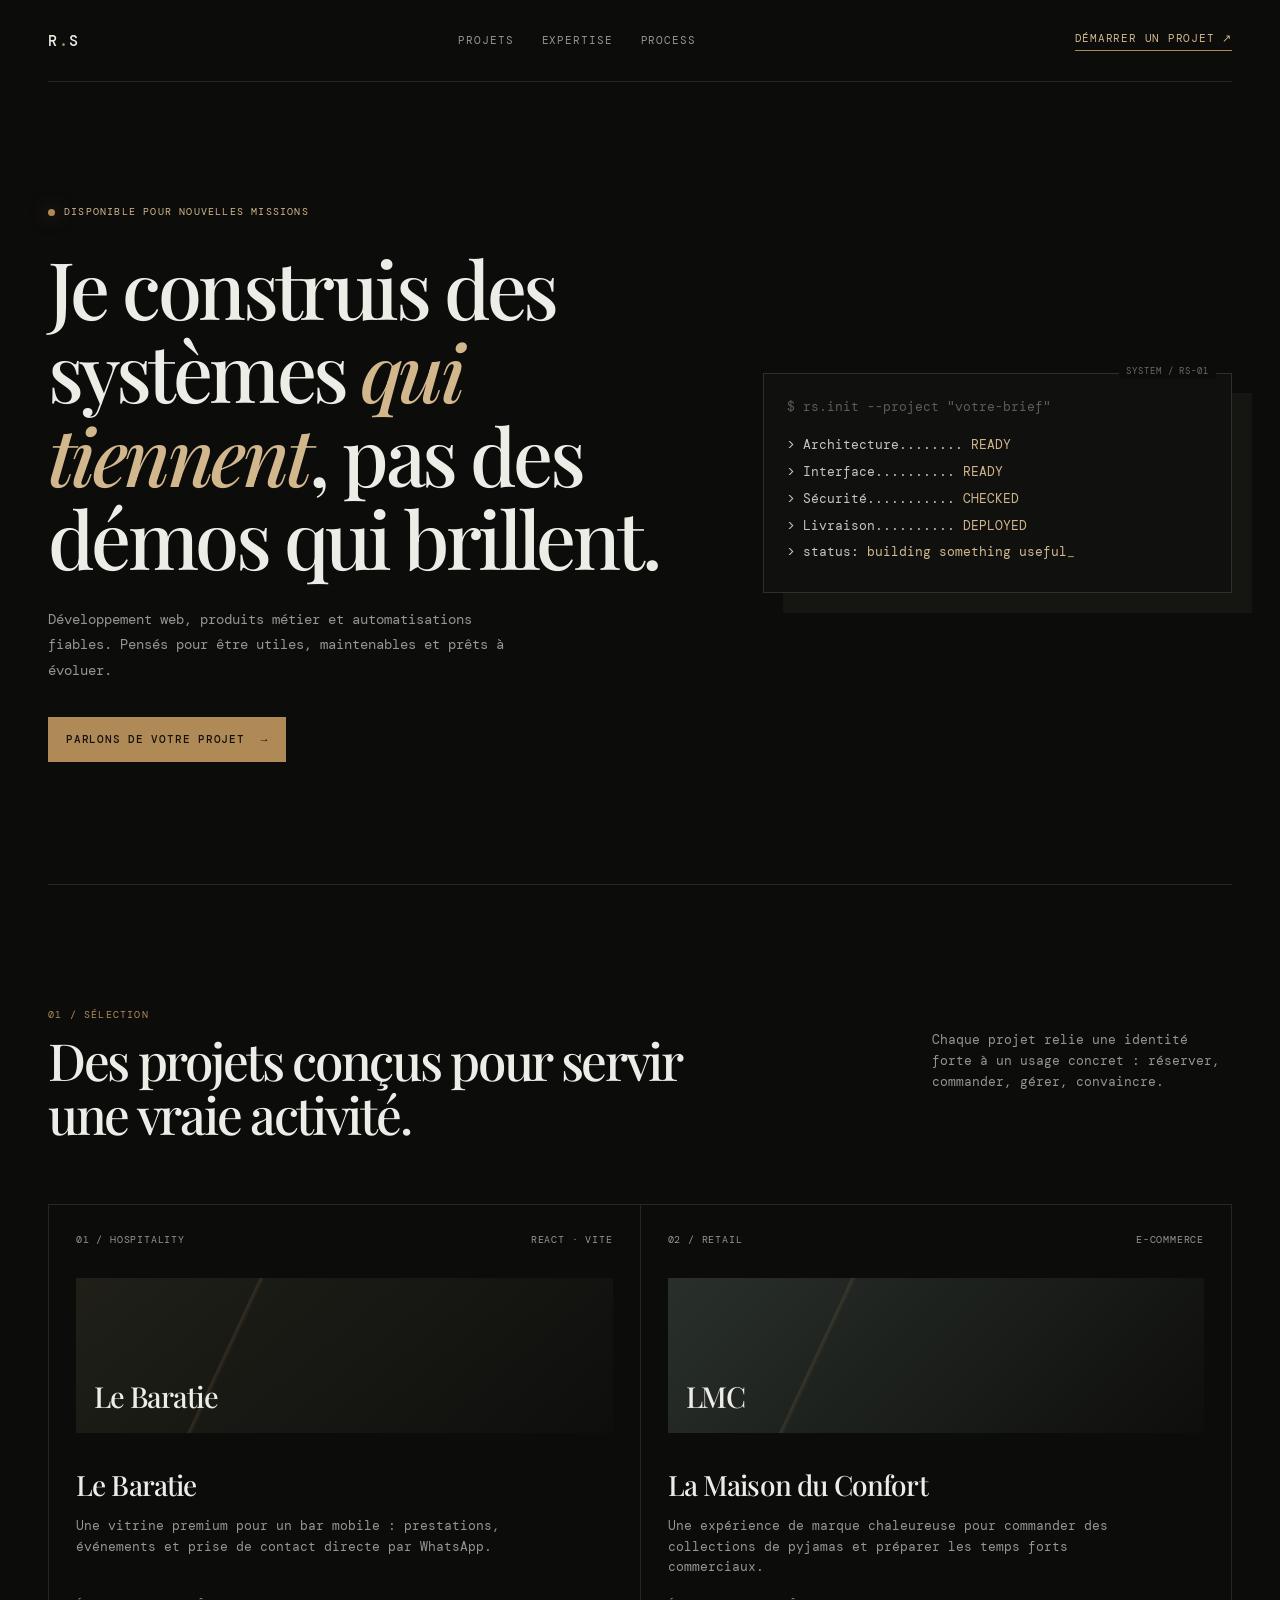
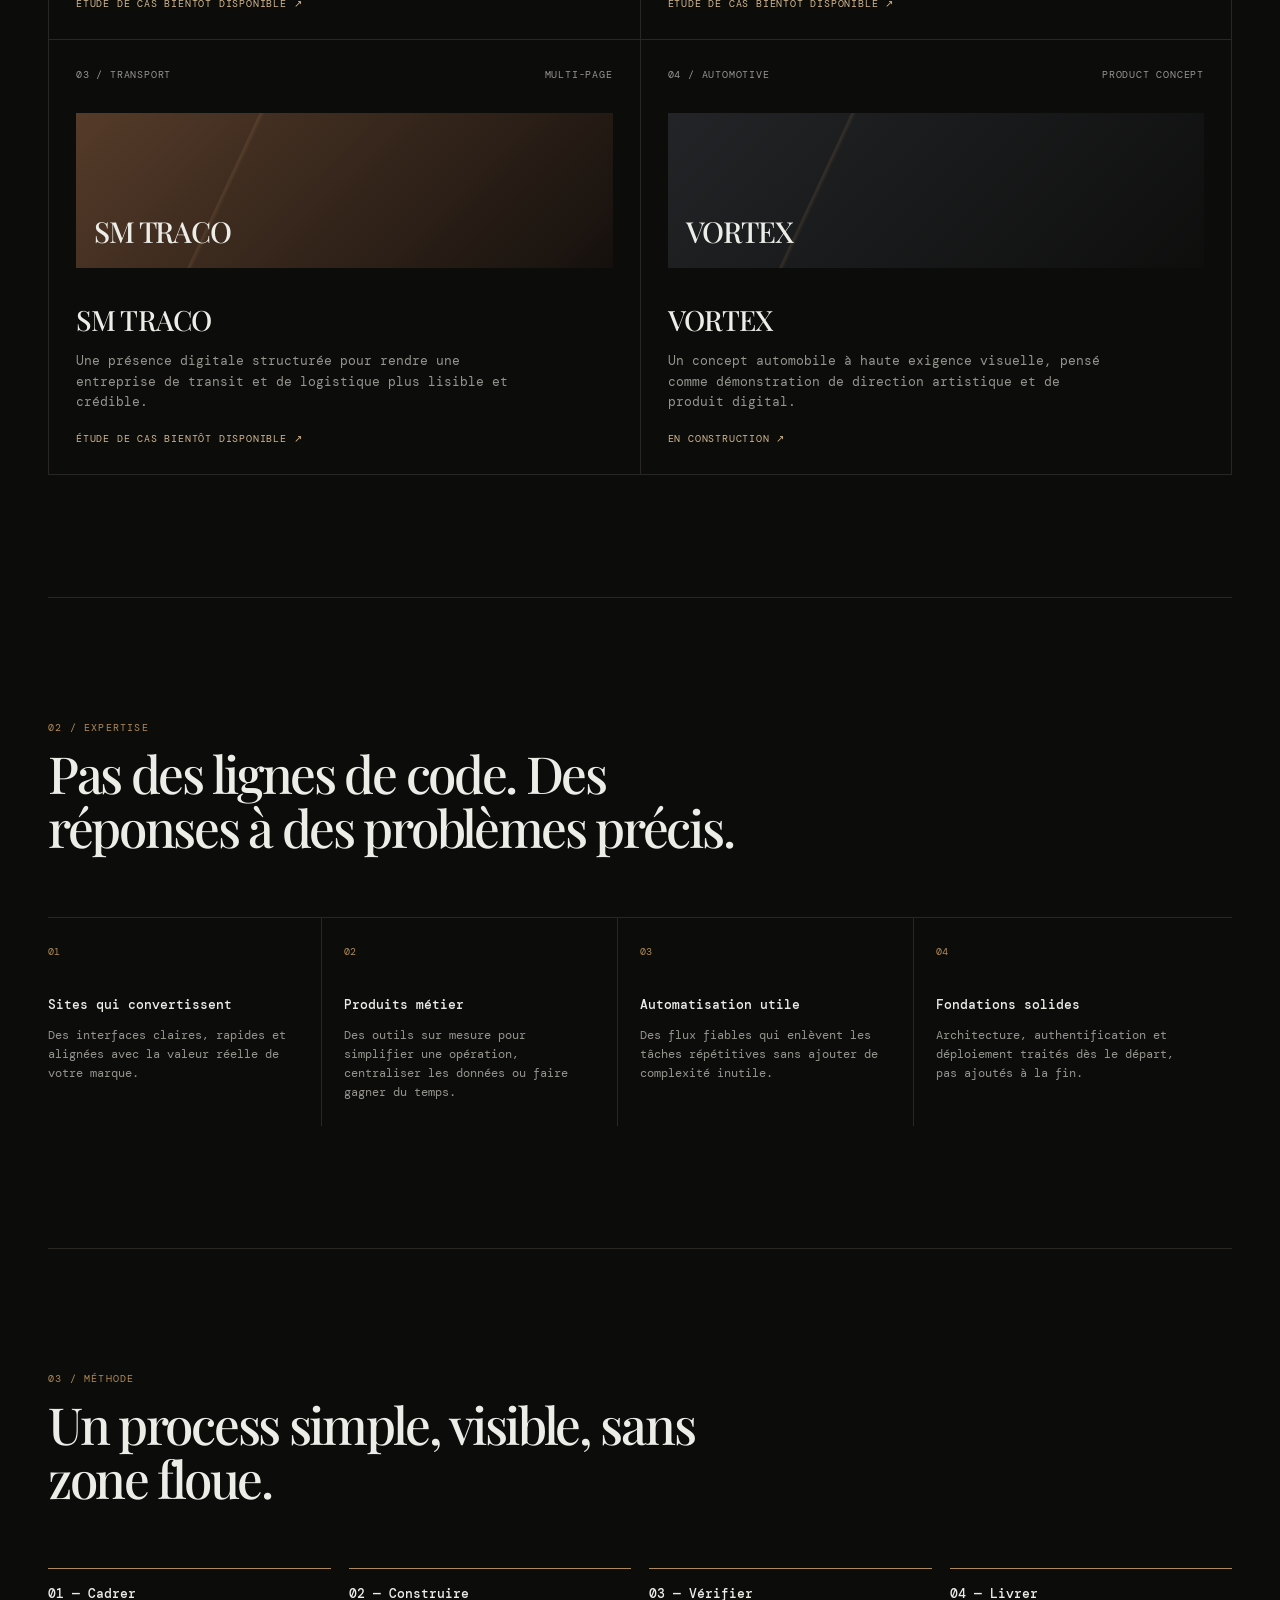
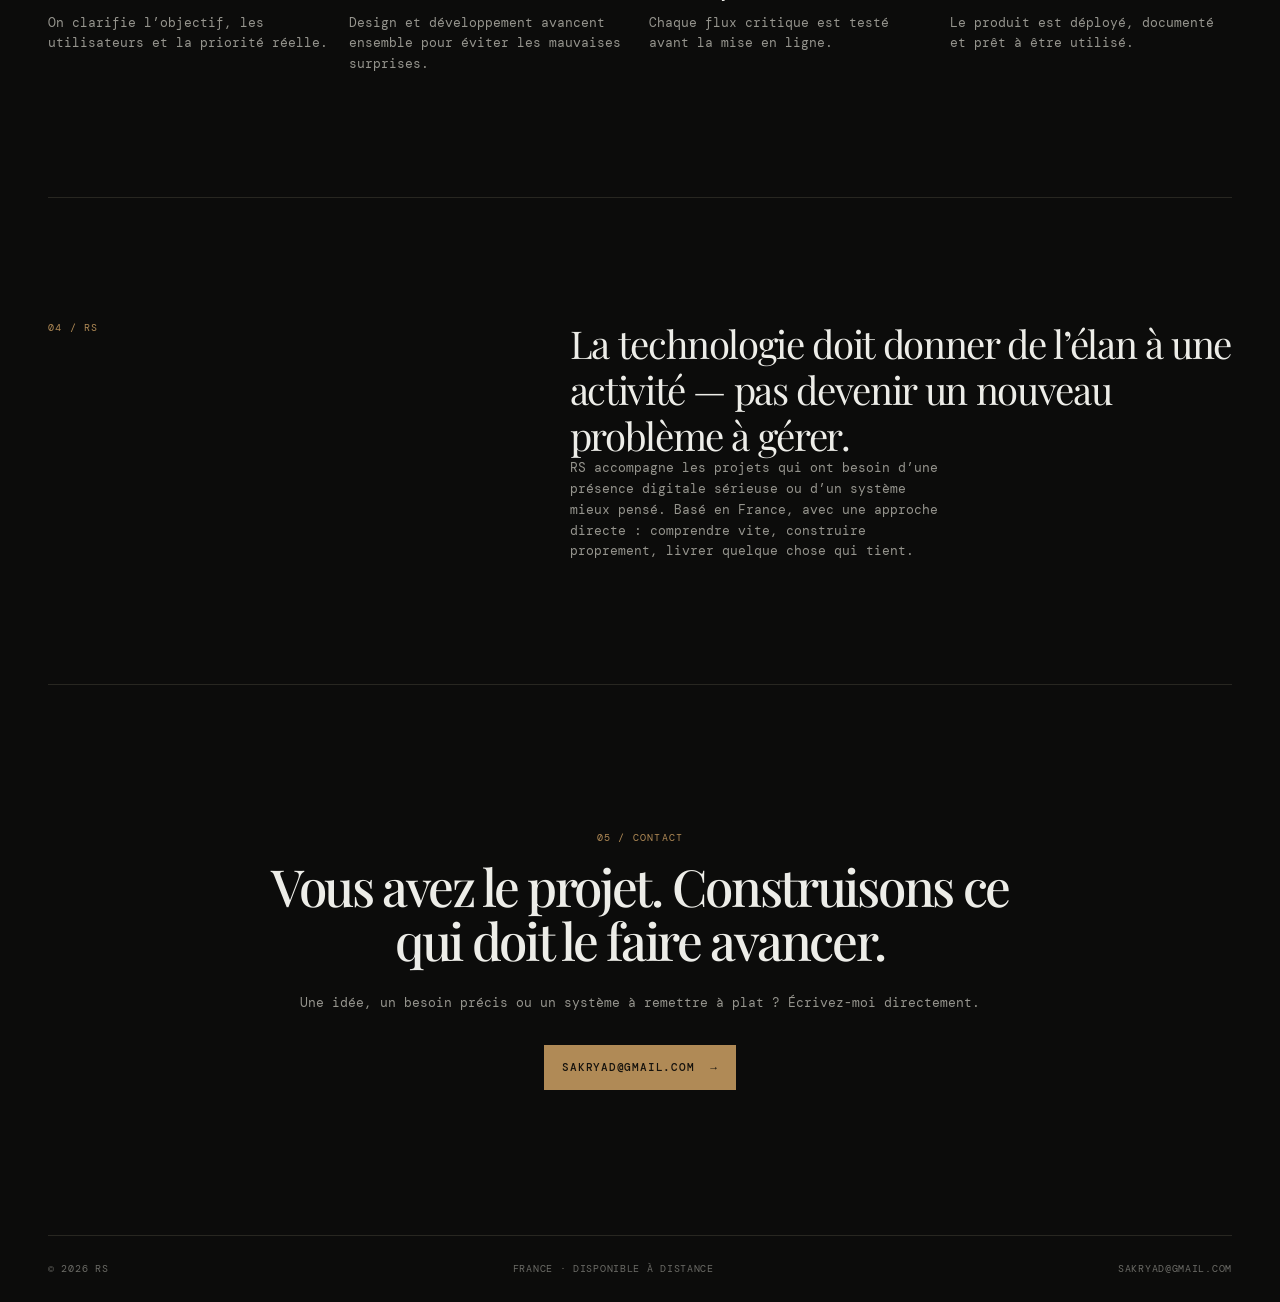
==== index.html @ 6ca7fba0 "feat: launch RS portfolio landing page" ====
<!doctype html>
<html lang="fr">
<head>
  <meta charset="UTF-8" />
  <meta name="viewport" content="width=device-width, initial-scale=1.0" />
  <meta name="description" content="RS — développement web, systèmes et automatisation." />
  <title>RS — Digital systems, built to hold</title>
  <link rel="preconnect" href="https://fonts.googleapis.com" />
  <link rel="preconnect" href="https://fonts.gstatic.com" crossorigin />
  <link href="https://fonts.googleapis.com/css2?family=DM+Mono:wght@400;500&family=Playfair+Display:ital,wght@0,500;0,600;1,500;1,600&display=swap" rel="stylesheet" />
  <style>
    :root { --bg:#0c0c0b; --surface:#121210; --line:#282721; --ink:#edede8; --muted:#96958e; --soft:#6b6b66; --accent:#b08a56; --accent-light:#d2b78d; }
    * { box-sizing:border-box; margin:0; }
    html { scroll-behavior:smooth; }
    body { background:var(--bg); color:var(--ink); font-family:"DM Mono",monospace; font-size:13px; line-height:1.6; }
    a { color:inherit; text-decoration:none; }
    .shell { max-width:1260px; margin:auto; padding:0 38px; }
    .nav { height:82px; display:flex; align-items:center; justify-content:space-between; border-bottom:1px solid var(--line); }
    .brand { letter-spacing:.1em; font-size:15px; font-weight:500; } .brand span { color:var(--accent); }
    .nav-links { display:flex; gap:28px; color:var(--muted); font-size:11px; text-transform:uppercase; letter-spacing:.08em; }
    .nav-links a:hover { color:var(--ink); }
    .small-cta { color:var(--accent-light); border-bottom:1px solid var(--accent); padding-bottom:2px; font-size:11px; text-transform:uppercase; letter-spacing:.07em; }
    .hero { min-height:650px; display:grid; grid-template-columns:1.15fr .85fr; align-items:center; gap:80px; border-bottom:1px solid var(--line); }
    .eyebrow { color:var(--accent-light); text-transform:uppercase; letter-spacing:.12em; font-size:10px; display:flex; gap:9px; align-items:center; margin-bottom:26px; }
    .dot { width:7px; height:7px; background:var(--accent); border-radius:50%; box-shadow:0 0 18px #b08a5688; }
    h1,h2 { font-family:"Playfair Display",serif; font-weight:500; letter-spacing:-.045em; line-height:1.05; }
    h1 { font-size:clamp(48px,6.2vw,86px); max-width:800px; }
    h1 em { color:var(--accent-light); }
    .lead { color:var(--muted); max-width:490px; margin:28px 0 34px; font-size:14px; line-height:1.8; }
    .button { display:inline-flex; align-items:center; gap:16px; padding:14px 18px; background:var(--accent); color:#15120d; font-size:11px; text-transform:uppercase; letter-spacing:.07em; font-weight:500; transition:.2s; }
    .button:hover { background:var(--accent-light); transform:translateY(-2px); }
    .terminal { background:#10100f; border:1px solid #302f29; padding:23px; position:relative; box-shadow:20px 20px 0 #151512; }
    .terminal:before { content:"SYSTEM / RS-01"; position:absolute; top:-10px; right:15px; color:var(--soft); background:var(--bg); padding:0 7px; font-size:9px; letter-spacing:.1em; }
    .terminal-head { color:#5d5c55; margin-bottom:17px; } .terminal p { margin:6px 0; color:#c7c6be; } .terminal .ok { color:var(--accent-light); } .cursor { animation:blink 1s steps(2) infinite; color:var(--accent); } @keyframes blink { 50%{opacity:0} }
    section { padding:122px 0; border-bottom:1px solid var(--line); }
    .section-top { display:flex; justify-content:space-between; gap:30px; margin-bottom:62px; }
    .kicker { color:var(--accent); text-transform:uppercase; letter-spacing:.12em; font-size:10px; }
    h2 { font-size:clamp(38px,4vw,58px); max-width:700px; margin-top:11px; }
    .section-note { color:var(--muted); max-width:300px; margin-top:23px; }
    .projects { display:grid; grid-template-columns:repeat(2,1fr); border-top:1px solid var(--line); border-left:1px solid var(--line); }
    .project { min-height:420px; padding:27px; border-right:1px solid var(--line); border-bottom:1px solid var(--line); display:flex; flex-direction:column; justify-content:space-between; transition:background .25s; }
    .project:hover { background:#11110f; }
    .project-meta { display:flex; justify-content:space-between; font-size:10px; color:var(--muted); text-transform:uppercase; letter-spacing:.08em; }
    .visual { height:155px; margin:30px 0; position:relative; overflow:hidden; background:linear-gradient(140deg,#202019,#0e0e0d); }
    .visual:after { content:""; position:absolute; inset:0; background:linear-gradient(115deg,transparent 30%,#b08a562b 30.3%,transparent 31%); }
    .visual b { position:absolute; left:18px; bottom:14px; z-index:1; font-family:"Playfair Display",serif; font-size:29px; font-weight:500; letter-spacing:-.04em; }
    .visual.v2 { background:linear-gradient(135deg,#29302b,#0e0e0d); } .visual.v3 { background:linear-gradient(135deg,#553b29,#15100d); } .visual.v4 { background:linear-gradient(135deg,#222427,#0e0e0d); }
    .project h3 { font-family:"Playfair Display",serif; font-size:28px; font-weight:500; letter-spacing:-.03em; } .project p { color:var(--muted); max-width:440px; margin:8px 0 18px; }
    .link { font-size:10px; color:var(--accent-light); letter-spacing:.08em; text-transform:uppercase; }
    .capabilities { display:grid; grid-template-columns:repeat(4,1fr); border-top:1px solid var(--line); }
    .cap { padding:26px 22px 24px 0; margin-right:22px; border-right:1px solid var(--line); } .cap:last-child { border:0; }
    .cap-num { color:var(--accent); font-size:10px; } .cap h3 { font-size:13px; font-weight:500; margin:35px 0 10px; } .cap p { color:var(--muted); font-size:12px; }
    .process { display:grid; grid-template-columns:repeat(4,1fr); gap:18px; margin-top:25px; } .step { padding-top:15px; border-top:1px solid var(--accent); color:var(--muted); } .step b { display:block; color:var(--ink); margin-bottom:8px; font-weight:500; }
    .about { display:grid; grid-template-columns:.8fr 1.2fr; gap:80px; } .about p { font-family:"Playfair Display",serif; font-size:clamp(26px,3vw,42px); line-height:1.2; letter-spacing:-.035em; }
    .about aside { color:var(--muted); align-self:end; max-width:370px; }
    .contact { text-align:center; padding:145px 20px; } .contact h2 { margin:14px auto 25px; max-width:800px; } .contact p { color:var(--muted); margin-bottom:31px; }
    footer { display:flex; justify-content:space-between; padding:25px 0; color:var(--soft); font-size:10px; text-transform:uppercase; letter-spacing:.07em; }
    @media (max-width:760px) { .shell { padding:0 20px; } .nav-links { display:none; } .hero,.about { grid-template-columns:1fr; gap:45px; padding:85px 0; min-height:auto; } section { padding:78px 0; } .section-top { display:block; margin-bottom:40px; } .projects,.capabilities,.process { grid-template-columns:1fr; } .project { min-height:360px; } .cap { border-right:0; border-bottom:1px solid var(--line); margin:0; padding:25px 0; } footer { gap:12px; flex-wrap:wrap; } }
  </style>
</head>
<body>
  <div class="shell">
    <nav class="nav"><a class="brand" href="#top">R<span>.</span>S</a><div class="nav-links"><a href="#work">Projets</a><a href="#services">Expertise</a><a href="#process">Process</a></div><a class="small-cta" href="mailto:sakryad@gmail.com">Démarrer un projet ↗</a></nav>
    <main id="top">
      <section class="hero">
        <div><div class="eyebrow"><i class="dot"></i> Disponible pour nouvelles missions</div><h1>Je construis des systèmes <em>qui tiennent</em>, pas des démos qui brillent.</h1><p class="lead">Développement web, produits métier et automatisations fiables. Pensés pour être utiles, maintenables et prêts à évoluer.</p><a class="button" href="mailto:sakryad@gmail.com">Parlons de votre projet <span>→</span></a></div>
        <div class="terminal"><div class="terminal-head">$ rs.init --project "votre-brief"</div><p>&gt; Architecture........ <span class="ok">READY</span></p><p>&gt; Interface.......... <span class="ok">READY</span></p><p>&gt; Sécurité........... <span class="ok">CHECKED</span></p><p>&gt; Livraison.......... <span class="ok">DEPLOYED</span></p><p>&gt; status: <span class="ok">building something useful</span><span class="cursor">_</span></p></div>
      </section>
      <section id="work"><div class="section-top"><div><div class="kicker">01 / Sélection</div><h2>Des projets conçus pour servir une vraie activité.</h2></div><p class="section-note">Chaque projet relie une identité forte à un usage concret : réserver, commander, gérer, convaincre.</p></div>
        <div class="projects">
          <article class="project"><div><div class="project-meta"><span>01 / Hospitality</span><span>React · Vite</span></div><div class="visual"><b>Le Baratie</b></div><h3>Le Baratie</h3><p>Une vitrine premium pour un bar mobile : prestations, événements et prise de contact directe par WhatsApp.</p></div><span class="link">Étude de cas bientôt disponible ↗</span></article>
          <article class="project"><div><div class="project-meta"><span>02 / Retail</span><span>E-commerce</span></div><div class="visual v2"><b>LMC</b></div><h3>La Maison du Confort</h3><p>Une expérience de marque chaleureuse pour commander des collections de pyjamas et préparer les temps forts commerciaux.</p></div><span class="link">Étude de cas bientôt disponible ↗</span></article>
          <article class="project"><div><div class="project-meta"><span>03 / Transport</span><span>Multi-page</span></div><div class="visual v3"><b>SM TRACO</b></div><h3>SM TRACO</h3><p>Une présence digitale structurée pour rendre une entreprise de transit et de logistique plus lisible et crédible.</p></div><span class="link">Étude de cas bientôt disponible ↗</span></article>
          <article class="project"><div><div class="project-meta"><span>04 / Automotive</span><span>Product concept</span></div><div class="visual v4"><b>VORTEX</b></div><h3>VORTEX</h3><p>Un concept automobile à haute exigence visuelle, pensé comme démonstration de direction artistique et de produit digital.</p></div><span class="link">En construction ↗</span></article>
        </div>
      </section>
      <section id="services"><div class="section-top"><div><div class="kicker">02 / Expertise</div><h2>Pas des lignes de code. Des réponses à des problèmes précis.</h2></div></div><div class="capabilities"><div class="cap"><div class="cap-num">01</div><h3>Sites qui convertissent</h3><p>Des interfaces claires, rapides et alignées avec la valeur réelle de votre marque.</p></div><div class="cap"><div class="cap-num">02</div><h3>Produits métier</h3><p>Des outils sur mesure pour simplifier une opération, centraliser les données ou faire gagner du temps.</p></div><div class="cap"><div class="cap-num">03</div><h3>Automatisation utile</h3><p>Des flux fiables qui enlèvent les tâches répétitives sans ajouter de complexité inutile.</p></div><div class="cap"><div class="cap-num">04</div><h3>Fondations solides</h3><p>Architecture, authentification et déploiement traités dès le départ, pas ajoutés à la fin.</p></div></div></section>
      <section id="process"><div class="section-top"><div><div class="kicker">03 / Méthode</div><h2>Un process simple, visible, sans zone floue.</h2></div></div><div class="process"><div class="step"><b>01 — Cadrer</b>On clarifie l’objectif, les utilisateurs et la priorité réelle.</div><div class="step"><b>02 — Construire</b>Design et développement avancent ensemble pour éviter les mauvaises surprises.</div><div class="step"><b>03 — Vérifier</b>Chaque flux critique est testé avant la mise en ligne.</div><div class="step"><b>04 — Livrer</b>Le produit est déployé, documenté et prêt à être utilisé.</div></div></section>
      <section class="about"><div><div class="kicker">04 / RS</div></div><div><p>La technologie doit donner de l’élan à une activité — pas devenir un nouveau problème à gérer.</p><aside>RS accompagne les projets qui ont besoin d’une présence digitale sérieuse ou d’un système mieux pensé. Basé en France, avec une approche directe : comprendre vite, construire proprement, livrer quelque chose qui tient.</aside></div></section>
      <section class="contact" id="contact"><div class="kicker">05 / Contact</div><h2>Vous avez le projet. Construisons ce qui doit le faire avancer.</h2><p>Une idée, un besoin précis ou un système à remettre à plat ? Écrivez-moi directement.</p><a class="button" href="mailto:sakryad@gmail.com?subject=Projet%20RS">sakryad@gmail.com <span>→</span></a></section>
    </main>
    <footer><span>© 2026 RS</span><span>France · Disponible à distance</span><a href="mailto:sakryad@gmail.com">sakryad@gmail.com</a></footer>
  </div>
</body>
</html>
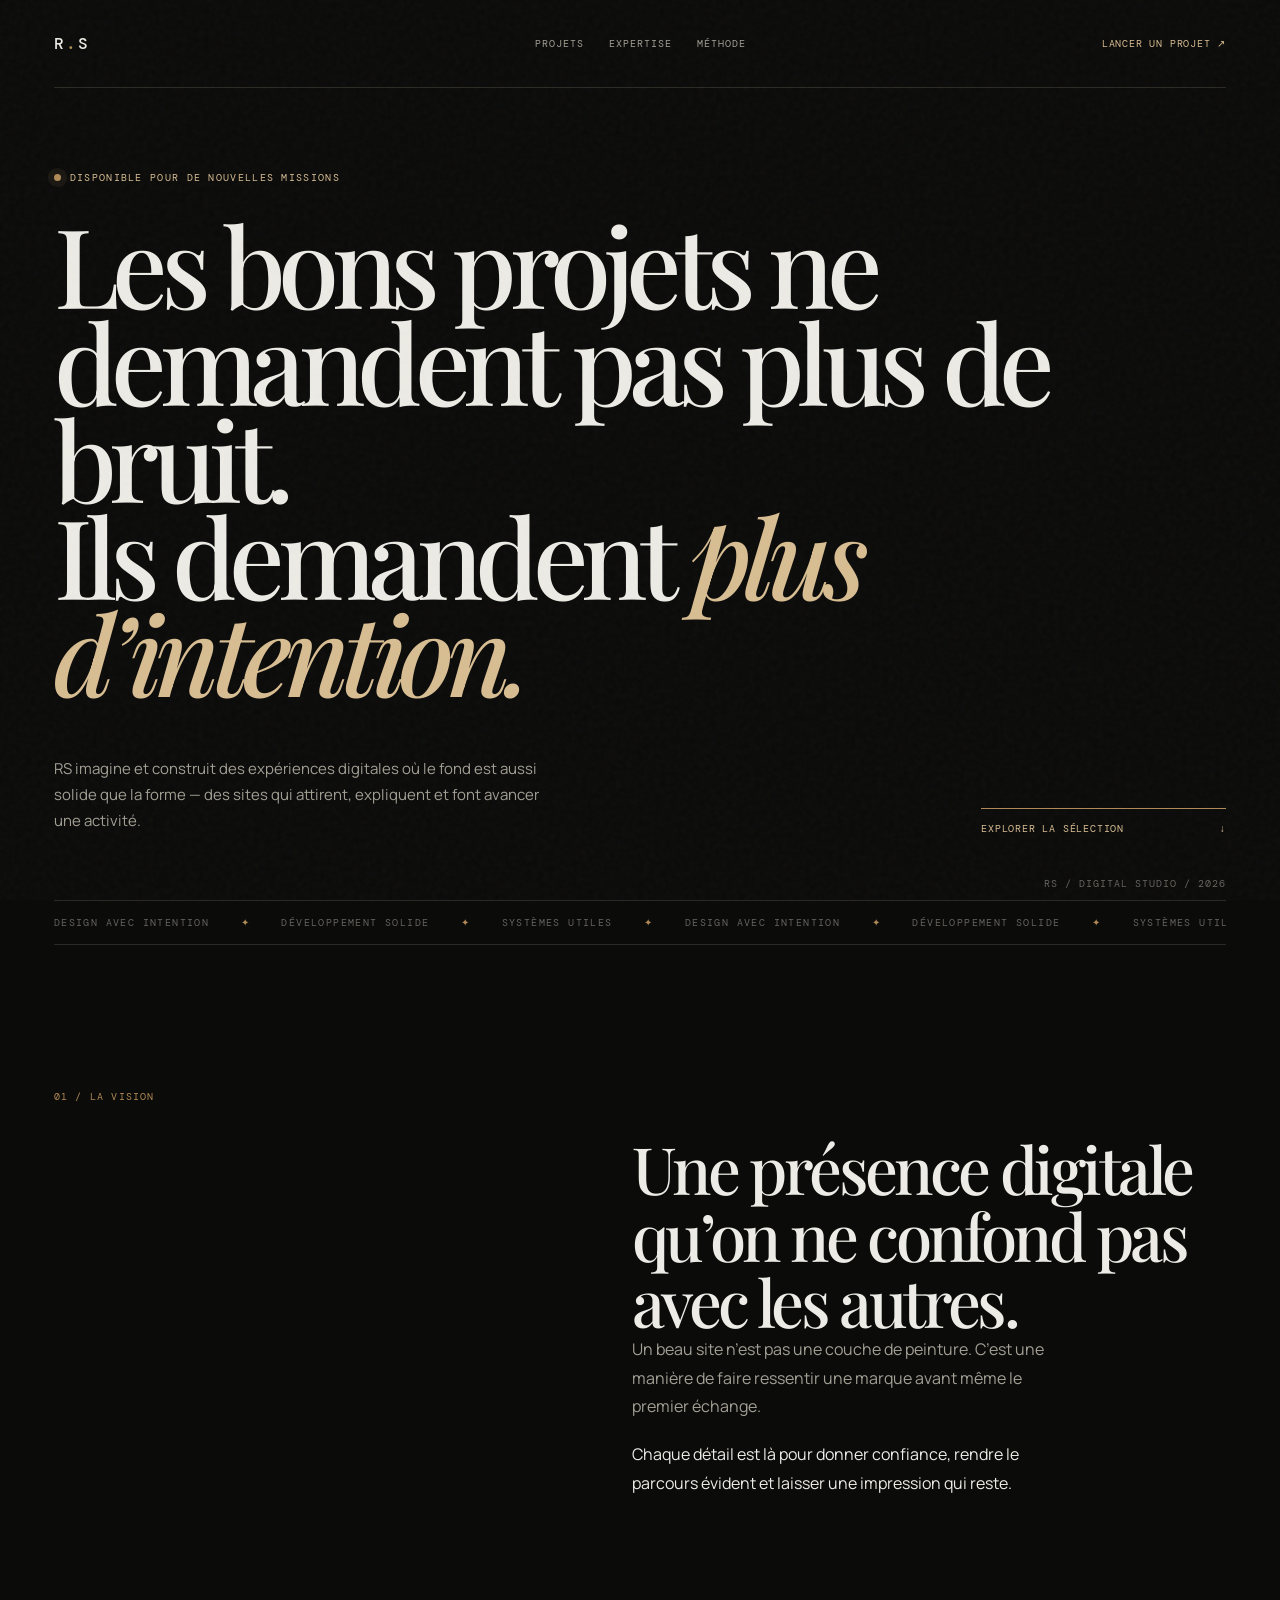
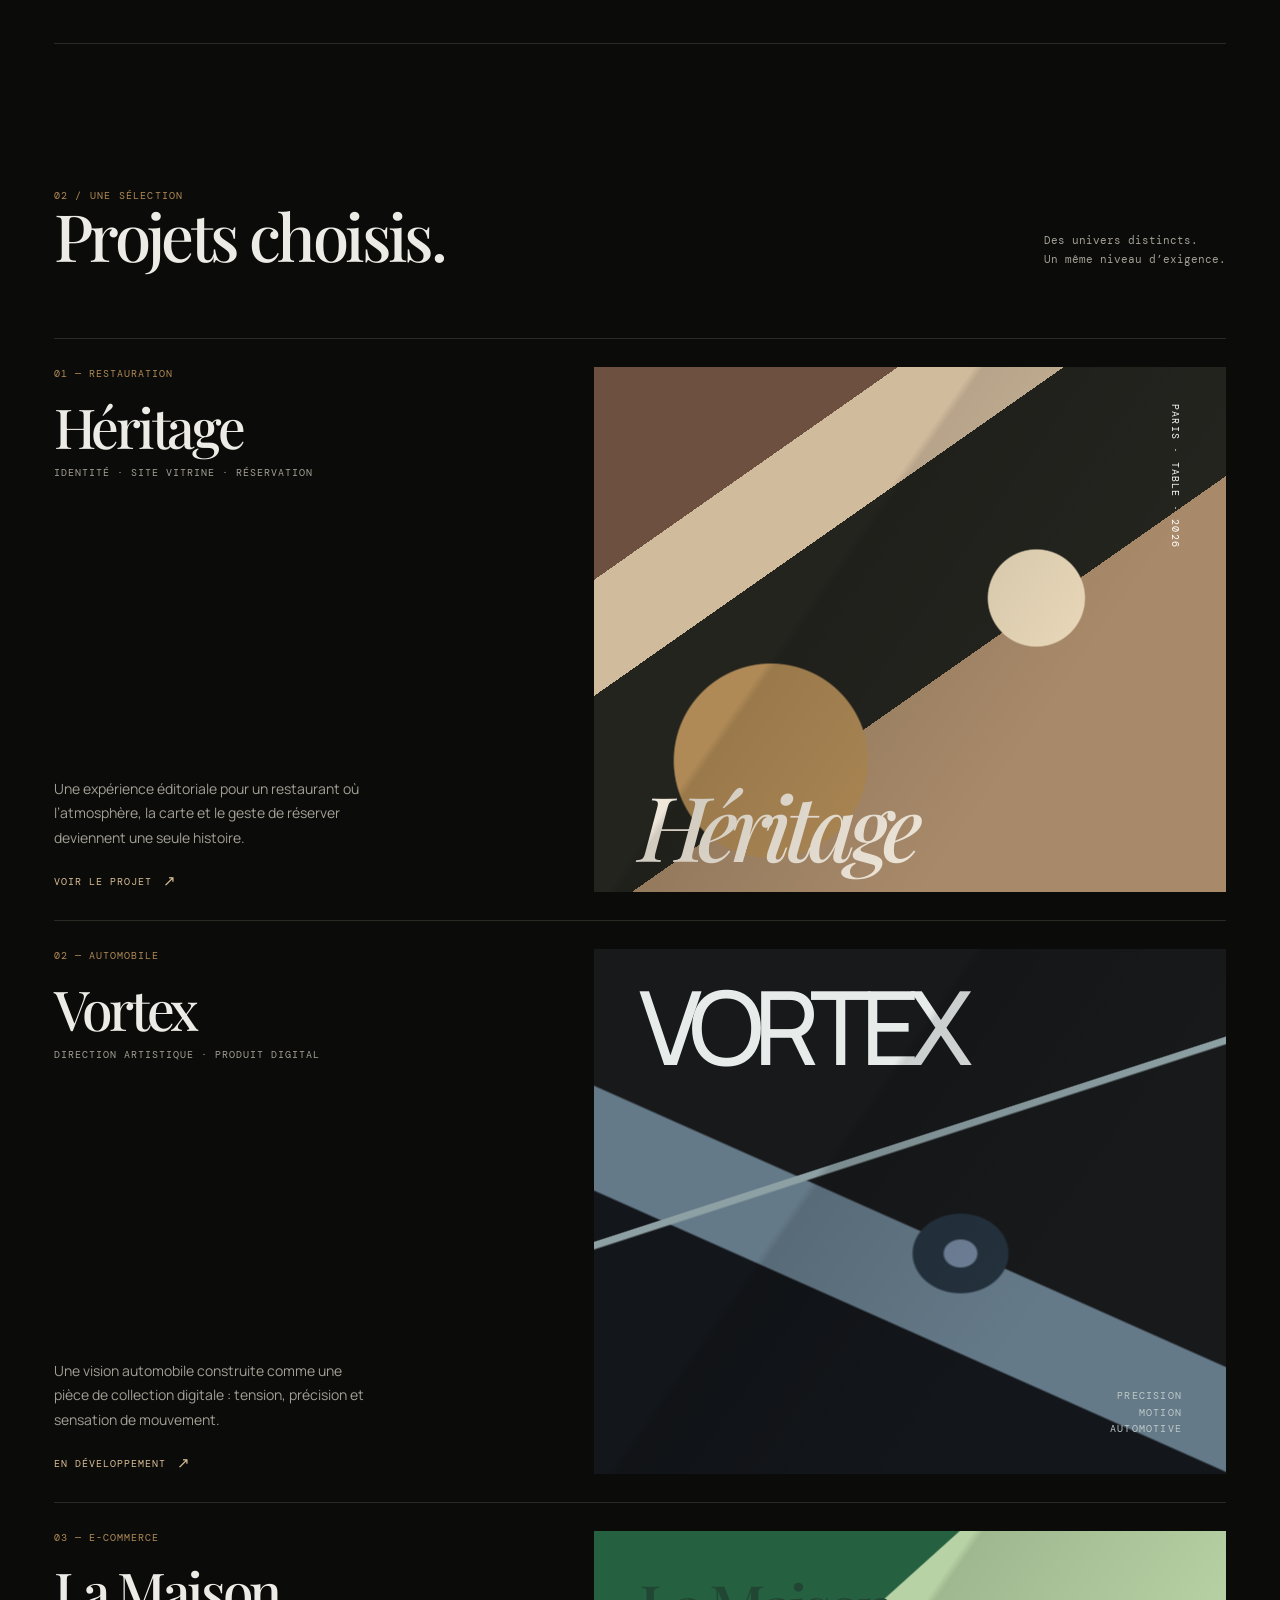
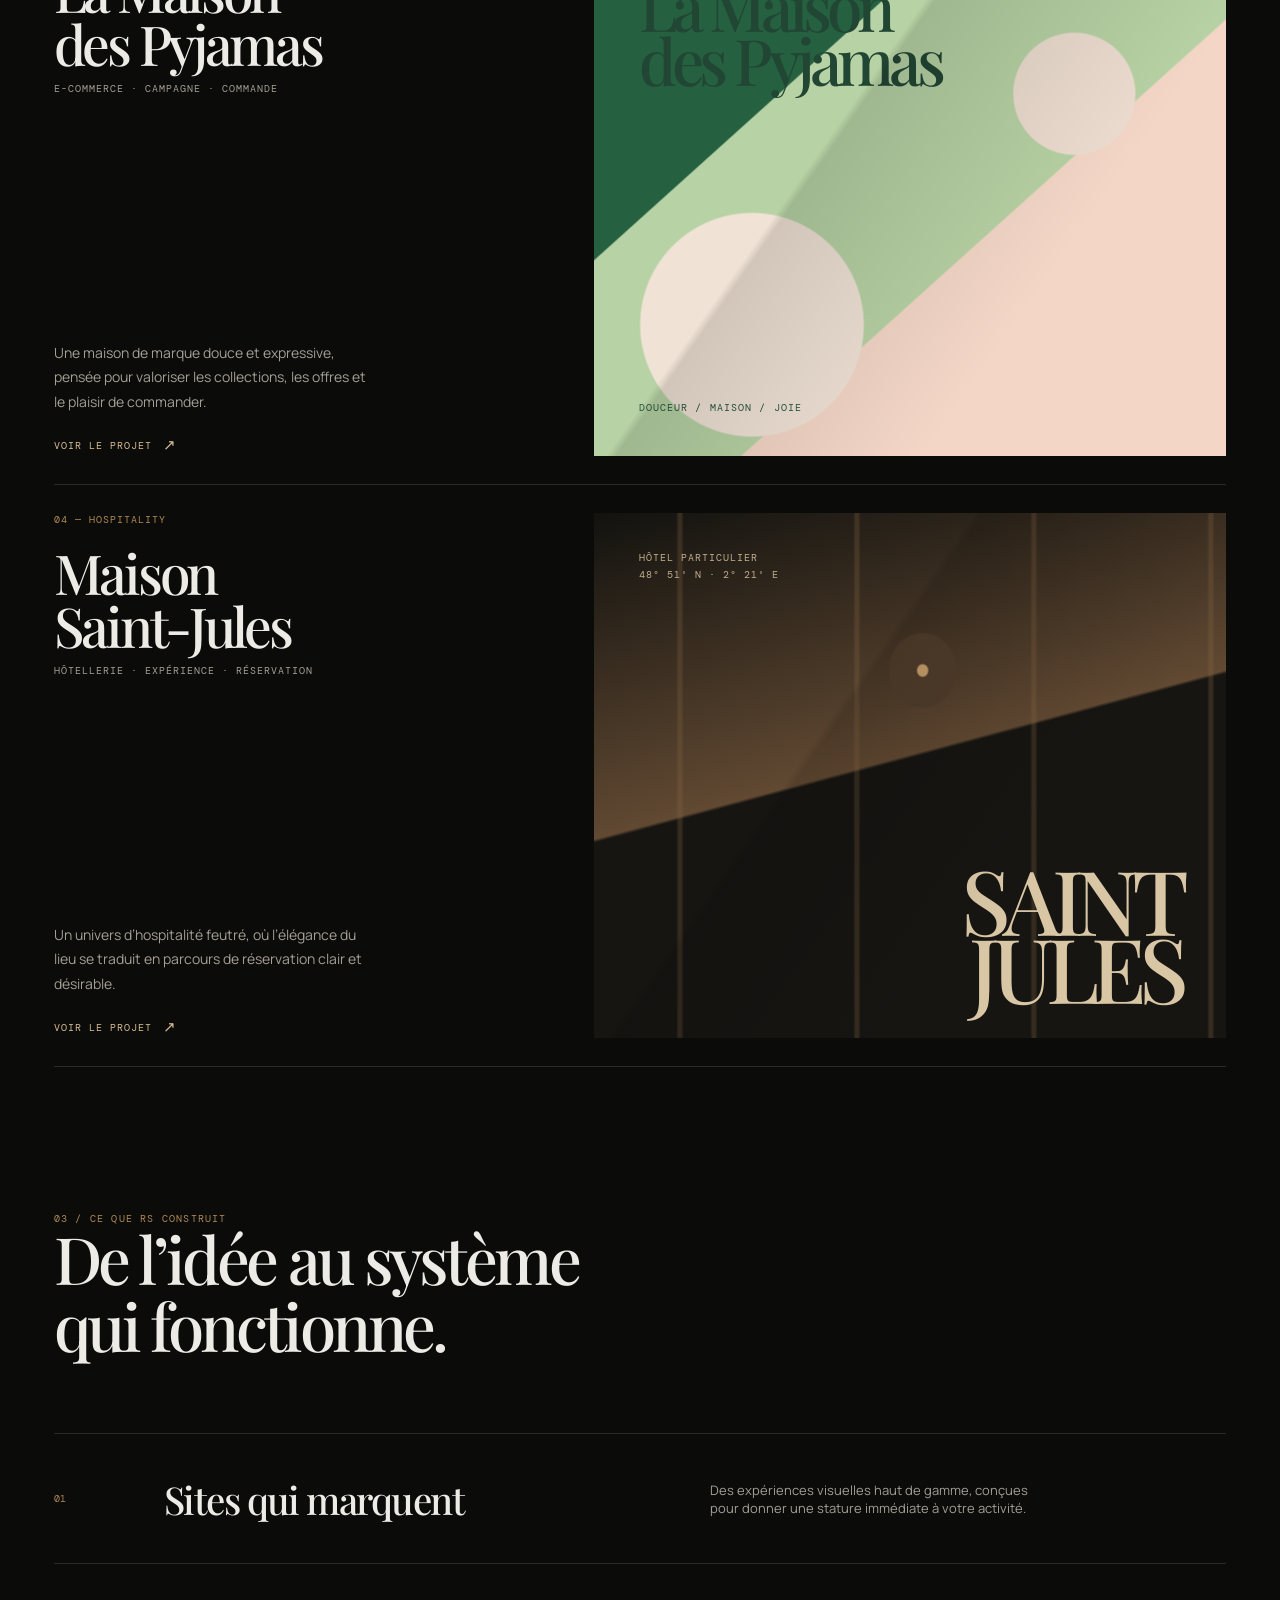
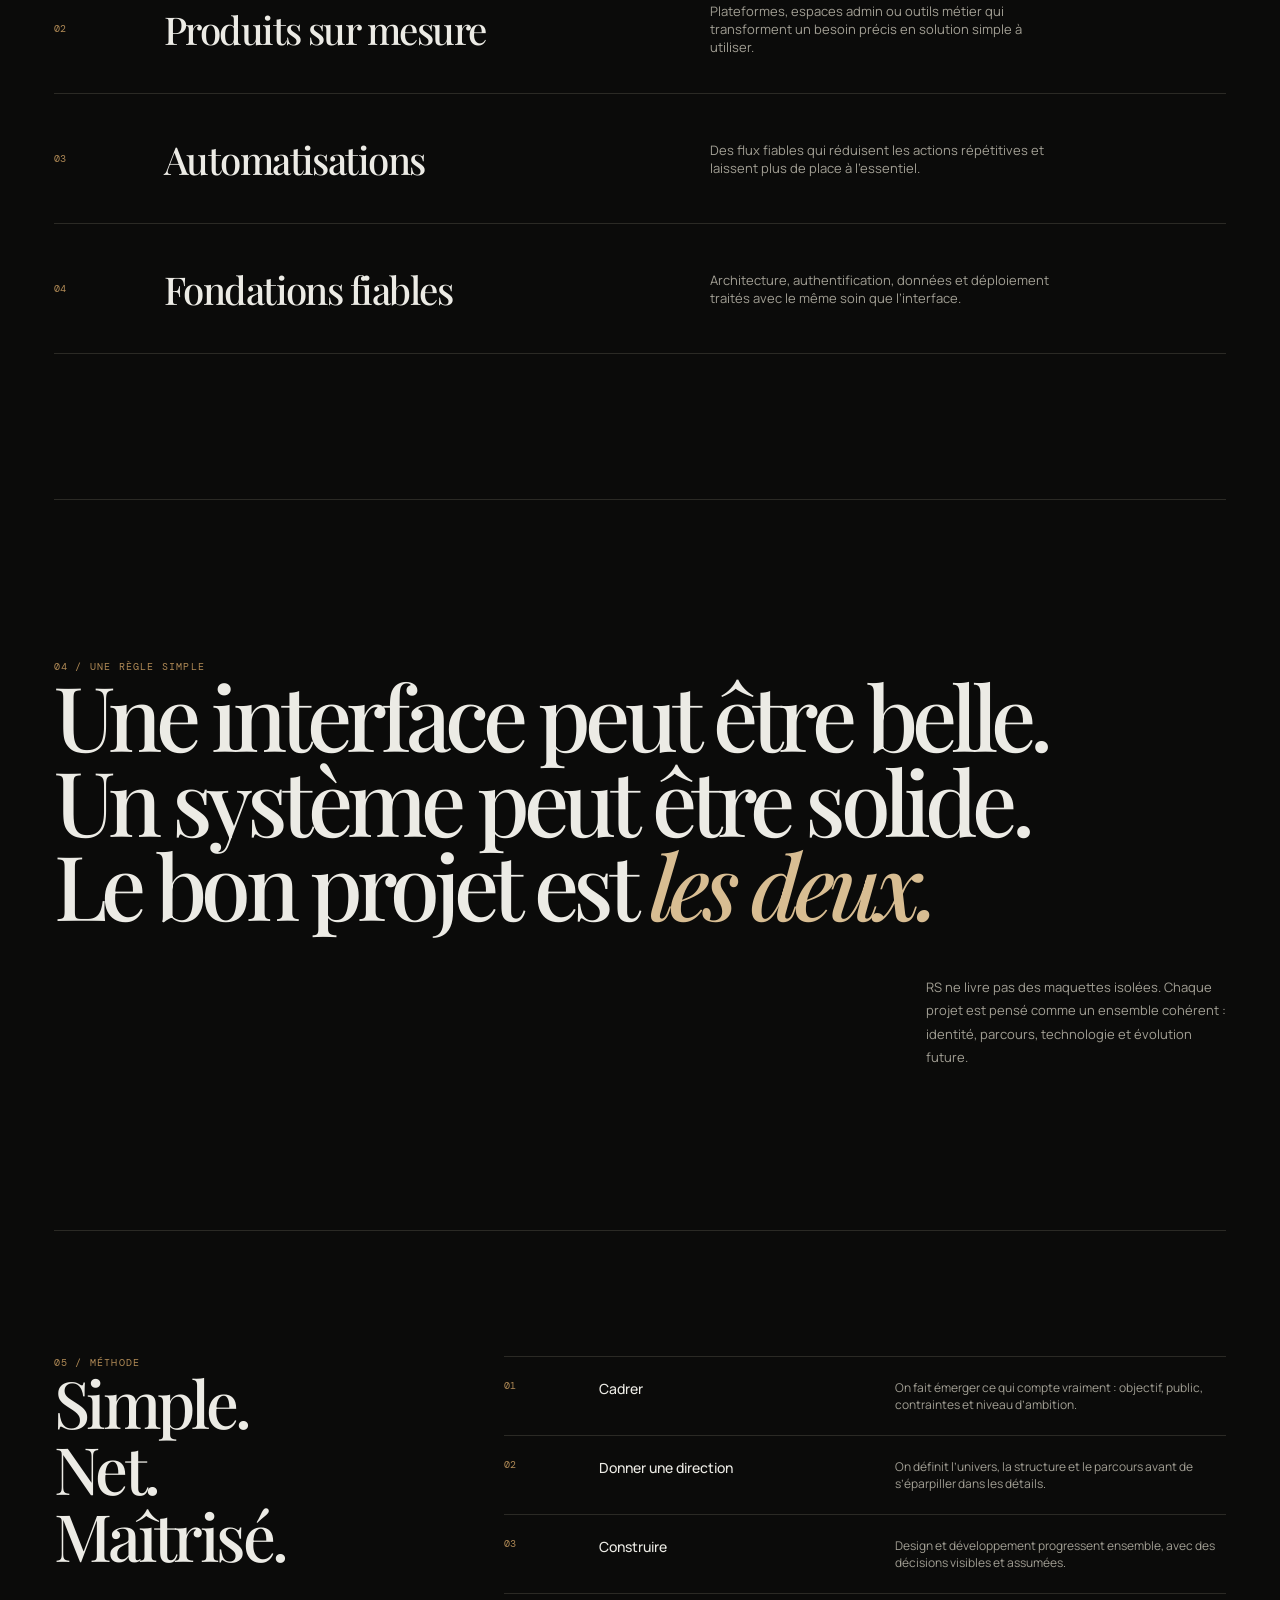
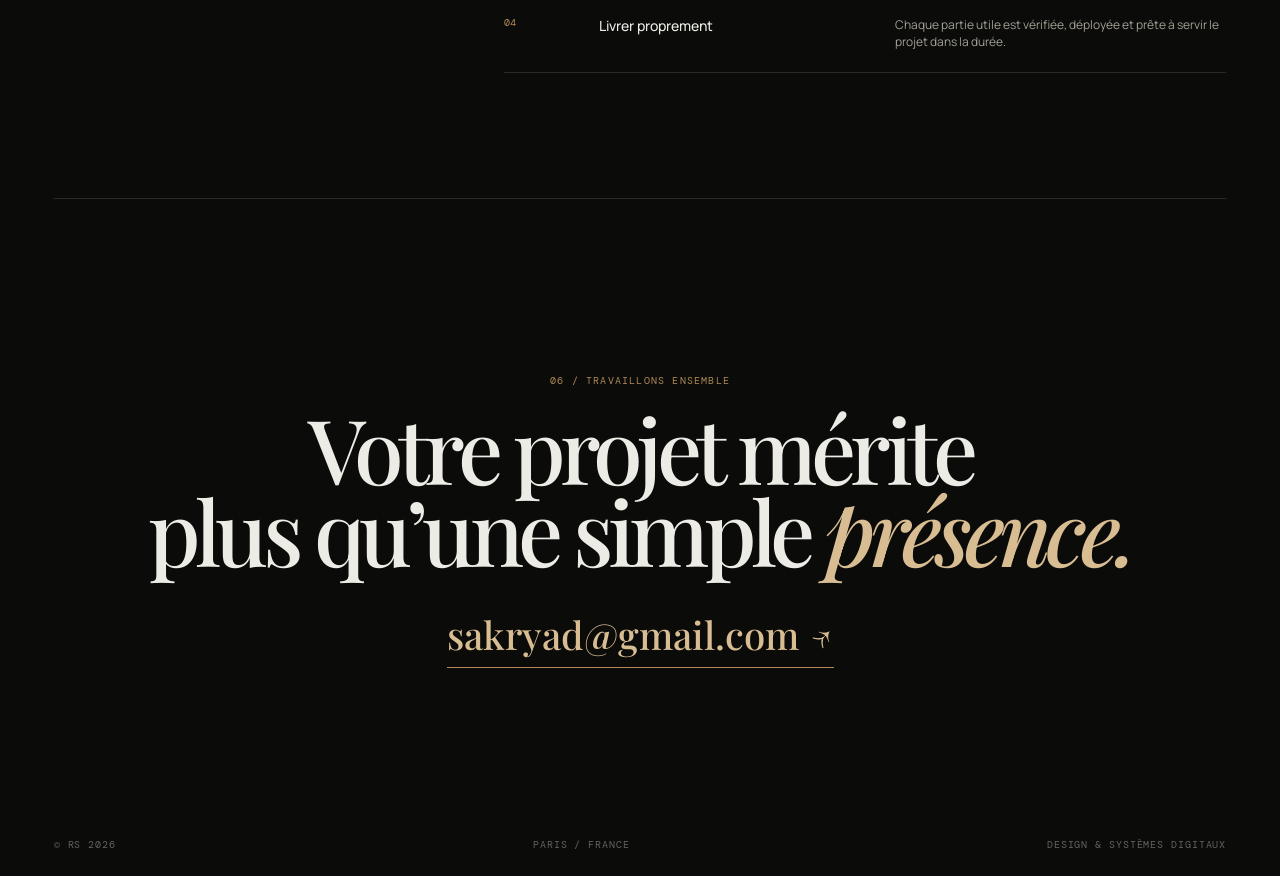
==== commit 9377b8fd: "feat: elevate RS portfolio art direction and project showcase" ====
--- a/index.html
+++ b/index.html
@@ -3,83 +3,46 @@
 <head>
   <meta charset="UTF-8" />
   <meta name="viewport" content="width=device-width, initial-scale=1.0" />
-  <meta name="description" content="RS — développement web, systèmes et automatisation." />
-  <title>RS — Digital systems, built to hold</title>
+  <meta name="description" content="RS — Digital systems, designed to be remembered." />
+  <title>RS — Digital systems, built with intent</title>
   <link rel="preconnect" href="https://fonts.googleapis.com" />
   <link rel="preconnect" href="https://fonts.gstatic.com" crossorigin />
-  <link href="https://fonts.googleapis.com/css2?family=DM+Mono:wght@400;500&family=Playfair+Display:ital,wght@0,500;0,600;1,500;1,600&display=swap" rel="stylesheet" />
+  <link href="https://fonts.googleapis.com/css2?family=DM+Mono:wght@400;500&family=Manrope:wght@400;500;600&family=Playfair+Display:ital,wght@0,500;0,600;1,500;1,600&display=swap" rel="stylesheet" />
   <style>
-    :root { --bg:#0c0c0b; --surface:#121210; --line:#282721; --ink:#edede8; --muted:#96958e; --soft:#6b6b66; --accent:#b08a56; --accent-light:#d2b78d; }
-    * { box-sizing:border-box; margin:0; }
-    html { scroll-behavior:smooth; }
-    body { background:var(--bg); color:var(--ink); font-family:"DM Mono",monospace; font-size:13px; line-height:1.6; }
-    a { color:inherit; text-decoration:none; }
-    .shell { max-width:1260px; margin:auto; padding:0 38px; }
-    .nav { height:82px; display:flex; align-items:center; justify-content:space-between; border-bottom:1px solid var(--line); }
-    .brand { letter-spacing:.1em; font-size:15px; font-weight:500; } .brand span { color:var(--accent); }
-    .nav-links { display:flex; gap:28px; color:var(--muted); font-size:11px; text-transform:uppercase; letter-spacing:.08em; }
-    .nav-links a:hover { color:var(--ink); }
-    .small-cta { color:var(--accent-light); border-bottom:1px solid var(--accent); padding-bottom:2px; font-size:11px; text-transform:uppercase; letter-spacing:.07em; }
-    .hero { min-height:650px; display:grid; grid-template-columns:1.15fr .85fr; align-items:center; gap:80px; border-bottom:1px solid var(--line); }
-    .eyebrow { color:var(--accent-light); text-transform:uppercase; letter-spacing:.12em; font-size:10px; display:flex; gap:9px; align-items:center; margin-bottom:26px; }
-    .dot { width:7px; height:7px; background:var(--accent); border-radius:50%; box-shadow:0 0 18px #b08a5688; }
-    h1,h2 { font-family:"Playfair Display",serif; font-weight:500; letter-spacing:-.045em; line-height:1.05; }
-    h1 { font-size:clamp(48px,6.2vw,86px); max-width:800px; }
-    h1 em { color:var(--accent-light); }
-    .lead { color:var(--muted); max-width:490px; margin:28px 0 34px; font-size:14px; line-height:1.8; }
-    .button { display:inline-flex; align-items:center; gap:16px; padding:14px 18px; background:var(--accent); color:#15120d; font-size:11px; text-transform:uppercase; letter-spacing:.07em; font-weight:500; transition:.2s; }
-    .button:hover { background:var(--accent-light); transform:translateY(-2px); }
-    .terminal { background:#10100f; border:1px solid #302f29; padding:23px; position:relative; box-shadow:20px 20px 0 #151512; }
-    .terminal:before { content:"SYSTEM / RS-01"; position:absolute; top:-10px; right:15px; color:var(--soft); background:var(--bg); padding:0 7px; font-size:9px; letter-spacing:.1em; }
-    .terminal-head { color:#5d5c55; margin-bottom:17px; } .terminal p { margin:6px 0; color:#c7c6be; } .terminal .ok { color:var(--accent-light); } .cursor { animation:blink 1s steps(2) infinite; color:var(--accent); } @keyframes blink { 50%{opacity:0} }
-    section { padding:122px 0; border-bottom:1px solid var(--line); }
-    .section-top { display:flex; justify-content:space-between; gap:30px; margin-bottom:62px; }
-    .kicker { color:var(--accent); text-transform:uppercase; letter-spacing:.12em; font-size:10px; }
-    h2 { font-size:clamp(38px,4vw,58px); max-width:700px; margin-top:11px; }
-    .section-note { color:var(--muted); max-width:300px; margin-top:23px; }
-    .projects { display:grid; grid-template-columns:repeat(2,1fr); border-top:1px solid var(--line); border-left:1px solid var(--line); }
-    .project { min-height:420px; padding:27px; border-right:1px solid var(--line); border-bottom:1px solid var(--line); display:flex; flex-direction:column; justify-content:space-between; transition:background .25s; }
-    .project:hover { background:#11110f; }
-    .project-meta { display:flex; justify-content:space-between; font-size:10px; color:var(--muted); text-transform:uppercase; letter-spacing:.08em; }
-    .visual { height:155px; margin:30px 0; position:relative; overflow:hidden; background:linear-gradient(140deg,#202019,#0e0e0d); }
-    .visual:after { content:""; position:absolute; inset:0; background:linear-gradient(115deg,transparent 30%,#b08a562b 30.3%,transparent 31%); }
-    .visual b { position:absolute; left:18px; bottom:14px; z-index:1; font-family:"Playfair Display",serif; font-size:29px; font-weight:500; letter-spacing:-.04em; }
-    .visual.v2 { background:linear-gradient(135deg,#29302b,#0e0e0d); } .visual.v3 { background:linear-gradient(135deg,#553b29,#15100d); } .visual.v4 { background:linear-gradient(135deg,#222427,#0e0e0d); }
-    .project h3 { font-family:"Playfair Display",serif; font-size:28px; font-weight:500; letter-spacing:-.03em; } .project p { color:var(--muted); max-width:440px; margin:8px 0 18px; }
-    .link { font-size:10px; color:var(--accent-light); letter-spacing:.08em; text-transform:uppercase; }
-    .capabilities { display:grid; grid-template-columns:repeat(4,1fr); border-top:1px solid var(--line); }
-    .cap { padding:26px 22px 24px 0; margin-right:22px; border-right:1px solid var(--line); } .cap:last-child { border:0; }
-    .cap-num { color:var(--accent); font-size:10px; } .cap h3 { font-size:13px; font-weight:500; margin:35px 0 10px; } .cap p { color:var(--muted); font-size:12px; }
-    .process { display:grid; grid-template-columns:repeat(4,1fr); gap:18px; margin-top:25px; } .step { padding-top:15px; border-top:1px solid var(--accent); color:var(--muted); } .step b { display:block; color:var(--ink); margin-bottom:8px; font-weight:500; }
-    .about { display:grid; grid-template-columns:.8fr 1.2fr; gap:80px; } .about p { font-family:"Playfair Display",serif; font-size:clamp(26px,3vw,42px); line-height:1.2; letter-spacing:-.035em; }
-    .about aside { color:var(--muted); align-self:end; max-width:370px; }
-    .contact { text-align:center; padding:145px 20px; } .contact h2 { margin:14px auto 25px; max-width:800px; } .contact p { color:var(--muted); margin-bottom:31px; }
-    footer { display:flex; justify-content:space-between; padding:25px 0; color:var(--soft); font-size:10px; text-transform:uppercase; letter-spacing:.07em; }
-    @media (max-width:760px) { .shell { padding:0 20px; } .nav-links { display:none; } .hero,.about { grid-template-columns:1fr; gap:45px; padding:85px 0; min-height:auto; } section { padding:78px 0; } .section-top { display:block; margin-bottom:40px; } .projects,.capabilities,.process { grid-template-columns:1fr; } .project { min-height:360px; } .cap { border-right:0; border-bottom:1px solid var(--line); margin:0; padding:25px 0; } footer { gap:12px; flex-wrap:wrap; } }
+    :root{--ink:#ecebe5;--void:#0b0b0a;--coal:#131310;--line:#2b2a25;--muted:#a29f94;--quiet:#65635d;--copper:#b08a56;--copper-pale:#d8bd92;--serif:"Playfair Display",serif;--mono:"DM Mono",monospace;--sans:Manrope,sans-serif}
+    *{box-sizing:border-box;margin:0} html{scroll-behavior:smooth} body{background:var(--void);color:var(--ink);font-family:var(--sans);overflow-x:hidden} a{color:inherit;text-decoration:none}.frame{max-width:1440px;margin:auto;padding:0 4.2vw}.grain{position:fixed;inset:0;pointer-events:none;z-index:15;opacity:.045;background-image:url("data:image/svg+xml,%3Csvg viewBox='0 0 180 180' xmlns='http://www.w3.org/2000/svg'%3E%3Cfilter id='n'%3E%3CfeTurbulence type='fractalNoise' baseFrequency='.9' numOctaves='4' stitchTiles='stitch'/%3E%3C/filter%3E%3Crect width='100%25' height='100%25' filter='url(%23n)' opacity='.75'/%3E%3C/svg%3E")}
+    .nav{height:88px;display:grid;grid-template-columns:1fr auto 1fr;align-items:center;border-bottom:1px solid var(--line);position:relative;z-index:2}.brand{font:500 16px var(--mono);letter-spacing:.14em}.brand i{color:var(--copper);font-style:normal}.nav-links{display:flex;gap:25px;font:10px var(--mono);letter-spacing:.1em;text-transform:uppercase;color:var(--muted)}.nav-links a{transition:color .2s}.nav-links a:hover{color:var(--copper-pale)}.nav-contact{text-align:right;font:10px var(--mono);letter-spacing:.08em;text-transform:uppercase;color:var(--copper-pale)}
+    .hero{min-height:calc(100vh - 88px);display:flex;flex-direction:column;justify-content:center;position:relative;padding:9vh 0 7vh}.availability{font:10px var(--mono);letter-spacing:.13em;text-transform:uppercase;color:var(--copper-pale);display:flex;align-items:center;gap:9px;margin-bottom:32px}.availability:before{content:"";width:7px;height:7px;border-radius:100%;background:var(--copper);box-shadow:0 0 0 6px #b08a5617}.hero h1{max-width:1190px;font:500 clamp(57px,8.6vw,132px)/.88 var(--serif);letter-spacing:-.068em}.hero h1 em{font-style:italic;color:var(--copper-pale)}.hero-bottom{display:grid;grid-template-columns:1.2fr .8fr;gap:8vw;align-items:end;margin-top:55px}.hero-bottom p{max-width:490px;color:var(--muted);font-size:15px;line-height:1.75}.launch{justify-self:end;align-self:end;width:245px;border-top:1px solid var(--copper);padding-top:13px;font:10px var(--mono);letter-spacing:.08em;text-transform:uppercase;color:var(--copper-pale);display:flex;justify-content:space-between;transition:transform .25s}.launch:hover{transform:translateX(7px)}.hero-index{font:10px var(--mono);color:var(--quiet);position:absolute;right:0;bottom:10px;letter-spacing:.1em}
+    .ticker{border-top:1px solid var(--line);border-bottom:1px solid var(--line);overflow:hidden;white-space:nowrap;padding:15px 0;color:var(--quiet);font:10px var(--mono);text-transform:uppercase;letter-spacing:.14em}.ticker span{display:inline-block;animation:scroll 24s linear infinite}.ticker b{color:var(--copper);margin:0 24px;font-weight:400}@keyframes scroll{to{transform:translateX(-50%)}}
+    .intro{display:grid;grid-template-columns:1fr 1.25fr;gap:8vw;padding:145px 0;border-bottom:1px solid var(--line)}.number,.overline{font:10px var(--mono);letter-spacing:.12em;text-transform:uppercase;color:var(--copper)}.intro h2,.section-title{font:500 clamp(38px,5.1vw,75px)/1.02 var(--serif);letter-spacing:-.055em}.intro h2{max-width:650px}.intro-right{padding-top:45px}.intro-right p{color:var(--muted);max-width:430px;font-size:16px;line-height:1.8}.intro-right p+p{margin-top:19px;color:var(--ink)}
+    .work{padding:145px 0 0}.work-head{display:flex;justify-content:space-between;align-items:end;margin-bottom:70px}.work-head p{color:var(--muted);font:11px/1.7 var(--mono);max-width:240px}.project{position:relative;display:grid;grid-template-columns:.43fr .57fr;min-height:580px;border-top:1px solid var(--line);padding:28px 0;gap:5vw}.project:last-child{border-bottom:1px solid var(--line)}.project-info{display:flex;flex-direction:column;justify-content:space-between}.project-no{font:10px var(--mono);letter-spacing:.1em;color:var(--copper)}.project-info h3{font:500 clamp(43px,4.3vw,67px)/.95 var(--serif);letter-spacing:-.06em;margin-top:20px}.project-info .type{font:10px var(--mono);letter-spacing:.1em;text-transform:uppercase;color:var(--muted);margin-top:13px}.project-copy{max-width:320px;color:var(--muted);font-size:14px;line-height:1.75}.project-link{font:10px var(--mono);letter-spacing:.1em;text-transform:uppercase;color:var(--copper-pale);display:inline-flex;gap:11px;align-items:center;margin-top:21px}.project-link:after{content:"↗";font-size:15px}.art{height:100%;min-height:525px;overflow:hidden;position:relative;isolation:isolate;background:#171713}.art:after{content:"";position:absolute;inset:0;background:linear-gradient(125deg,transparent 38%,#00000020 39%,transparent 70%);pointer-events:none}.art:hover .art-inner{transform:scale(1.035)}.art-inner{position:absolute;inset:0;transition:transform .8s cubic-bezier(.2,.6,.2,1)}
+    .heritage .art{background:#d7d1c5}.heritage .art-inner{background:radial-gradient(circle at 70% 44%,#e9d8b9 0 9%,transparent 9.3%),radial-gradient(circle at 28% 75%,#b08a56 0 16%,transparent 16.3%),linear-gradient(145deg,#6e5040 0 22%,#d1bb9d 22% 34%,#24241f 34% 57%,#a88a6a 57% 100%)}.heritage .art-inner:before{content:"Héritage";position:absolute;left:7%;bottom:6%;font:italic 500 clamp(50px,7vw,100px)/.8 var(--serif);color:#efe7da;letter-spacing:-.08em}.heritage .art-inner:after{content:"PARIS · TABLE · 2026";position:absolute;top:7%;right:7%;font:10px var(--mono);color:#fff;letter-spacing:.12em;writing-mode:vertical-rl}.vortex .art{background:#121418}.vortex .art-inner{background:radial-gradient(ellipse at 58% 58%,#708299 0 3%,#24323e 3.5% 9%,transparent 9.5%),linear-gradient(162deg,transparent 0 40%,#8da0a4 40.2% 41%,transparent 41.3%),linear-gradient(24deg,#13161a 0 35%,#657a89 35.3% 48%,#17191b 48.3% 100%)}.vortex .art-inner:before{content:"VORTEX";position:absolute;top:7%;left:7%;font:500 clamp(60px,8vw,110px)/.8 var(--sans);letter-spacing:-.1em;color:#e7eceb}.vortex .art-inner:after{content:"PRECISION\A MOTION\A AUTOMOTIVE";white-space:pre;position:absolute;bottom:7%;right:7%;font:10px/1.65 var(--mono);letter-spacing:.12em;color:#bdc9c6;text-align:right}.pyjamas .art{background:#a7bd9a}.pyjamas .art-inner{background:radial-gradient(circle at 76% 31%,#edddd0 0 10%,transparent 10.3%),radial-gradient(circle at 25% 75%,#f0e2d5 0 18%,transparent 18.3%),linear-gradient(138deg,#256040 0 30%,#b7d2a4 30.2% 60%,#f3d6c6 60.2% 100%)}.pyjamas .art-inner:before{content:"La Maison\A des Pyjamas";white-space:pre;position:absolute;left:7%;top:9%;font:500 clamp(35px,5vw,69px)/.85 var(--serif);letter-spacing:-.075em;color:#224634}.pyjamas .art-inner:after{content:"DOUCEUR / MAISON / JOIE";position:absolute;left:7%;bottom:8%;font:10px var(--mono);letter-spacing:.11em;color:#27553c}.saintjules .art{background:#1a1a17}.saintjules .art-inner{background:radial-gradient(ellipse at 52% 30%,#c9a16c 0 1%,#513d2b 1.4% 7%,transparent 7.4%),repeating-linear-gradient(90deg,transparent 0 13%,#8d6a4544 13.4% 13.8%,transparent 14.2% 28%),linear-gradient(165deg,#12120f,#614932 47%,#161512 47.5%)}.saintjules .art-inner:before{content:"SAINT\A JULES";white-space:pre;position:absolute;right:7%;bottom:7%;font:500 clamp(54px,7vw,95px)/.76 var(--serif);letter-spacing:-.08em;color:#d8c6a5;text-align:right}.saintjules .art-inner:after{content:"HÔTEL PARTICULIER\A 48° 51' N · 2° 21' E";white-space:pre;position:absolute;top:7%;left:7%;font:10px/1.65 var(--mono);letter-spacing:.1em;color:#c3ae8d}
+    .services{padding:145px 0;border-bottom:1px solid var(--line)}.service-list{margin-top:75px;border-top:1px solid var(--line)}.service{display:grid;grid-template-columns:80px 1fr 1fr;gap:30px;align-items:center;min-height:130px;border-bottom:1px solid var(--line);transition:.3s}.service:hover{padding-left:18px;background:#11110f}.service span{font:10px var(--mono);color:var(--copper)}.service h3{font:500 clamp(25px,3vw,42px) var(--serif);letter-spacing:-.04em}.service p{color:var(--muted);font-size:13px;max-width:340px}
+    .manifesto{padding:160px 0;border-bottom:1px solid var(--line);position:relative}.manifesto h2{max-width:1120px;font:500 clamp(49px,7vw,105px)/.94 var(--serif);letter-spacing:-.065em}.manifesto h2 em{color:var(--copper-pale)}.manifesto aside{margin-top:50px;margin-left:auto;max-width:300px;color:var(--muted);font-size:13px;line-height:1.8}.method{padding:125px 0;display:grid;grid-template-columns:.65fr 1.35fr;gap:8vw;border-bottom:1px solid var(--line)}.method-list{border-top:1px solid var(--line)}.method-item{display:grid;grid-template-columns:75px 1fr 1.2fr;gap:20px;padding:22px 0;border-bottom:1px solid var(--line)}.method-item span{font:10px var(--mono);color:var(--copper)}.method-item b{font:500 14px var(--sans)}.method-item p{font-size:12px;color:var(--muted)}
+    .contact{text-align:center;padding:175px 0 145px}.contact h2{font:500 clamp(49px,7vw,104px)/.92 var(--serif);letter-spacing:-.065em;max-width:1000px;margin:20px auto 37px}.contact h2 em{font-style:italic;color:var(--copper-pale)}.contact-link{font:500 clamp(21px,3vw,39px) var(--serif);border-bottom:1px solid var(--copper);padding-bottom:7px;color:var(--copper-pale);display:inline-block;transition:.25s}.contact-link:hover{transform:translateY(-5px)}footer{display:flex;justify-content:space-between;padding:25px 0;color:var(--quiet);font:10px var(--mono);text-transform:uppercase;letter-spacing:.09em}
+    @media(max-width:750px){.frame{padding:0 22px}.nav{grid-template-columns:1fr auto}.nav-links{display:none}.hero{min-height:640px}.hero-bottom,.intro,.project,.method{grid-template-columns:1fr;gap:32px}.launch{justify-self:start}.hero-index{display:none}.intro{padding:90px 0}.intro-right{padding:0}.work{padding-top:90px}.work-head{display:block;margin-bottom:38px}.work-head p{margin-top:20px}.project{padding:22px 0 35px;min-height:auto}.project-info{gap:28px}.art{min-height:330px;grid-row:1}.services,.manifesto{padding:95px 0}.service{grid-template-columns:36px 1fr;gap:12px;padding:22px 0}.service p{grid-column:2}.method{padding:90px 0}.method-item{grid-template-columns:40px 1fr}.method-item p{grid-column:2}.contact{padding:110px 0}footer{gap:12px;flex-wrap:wrap}}
   </style>
 </head>
 <body>
-  <div class="shell">
-    <nav class="nav"><a class="brand" href="#top">R<span>.</span>S</a><div class="nav-links"><a href="#work">Projets</a><a href="#services">Expertise</a><a href="#process">Process</a></div><a class="small-cta" href="mailto:sakryad@gmail.com">Démarrer un projet ↗</a></nav>
+  <div class="grain"></div>
+  <div class="frame">
+    <nav class="nav"><a class="brand" href="#top">R<i>.</i>S</a><div class="nav-links"><a href="#work">Projets</a><a href="#services">Expertise</a><a href="#method">Méthode</a></div><a class="nav-contact" href="mailto:sakryad@gmail.com">Lancer un projet ↗</a></nav>
     <main id="top">
-      <section class="hero">
-        <div><div class="eyebrow"><i class="dot"></i> Disponible pour nouvelles missions</div><h1>Je construis des systèmes <em>qui tiennent</em>, pas des démos qui brillent.</h1><p class="lead">Développement web, produits métier et automatisations fiables. Pensés pour être utiles, maintenables et prêts à évoluer.</p><a class="button" href="mailto:sakryad@gmail.com">Parlons de votre projet <span>→</span></a></div>
-        <div class="terminal"><div class="terminal-head">$ rs.init --project "votre-brief"</div><p>&gt; Architecture........ <span class="ok">READY</span></p><p>&gt; Interface.......... <span class="ok">READY</span></p><p>&gt; Sécurité........... <span class="ok">CHECKED</span></p><p>&gt; Livraison.......... <span class="ok">DEPLOYED</span></p><p>&gt; status: <span class="ok">building something useful</span><span class="cursor">_</span></p></div>
+      <section class="hero"><div class="availability">Disponible pour de nouvelles missions</div><h1>Les bons projets ne demandent pas plus de bruit.<br>Ils demandent <em>plus d’intention.</em></h1><div class="hero-bottom"><p>RS imagine et construit des expériences digitales où le fond est aussi solide que la forme — des sites qui attirent, expliquent et font avancer une activité.</p><a class="launch" href="#work"><span>Explorer la sélection</span><span>↓</span></a></div><div class="hero-index">RS / DIGITAL STUDIO / 2026</div></section>
+      <div class="ticker"><span>Design avec intention <b>✦</b> Développement solide <b>✦</b> Systèmes utiles <b>✦</b> Design avec intention <b>✦</b> Développement solide <b>✦</b> Systèmes utiles <b>✦</b></span></div>
+      <section class="intro"><div><div class="number">01 / La vision</div></div><div class="intro-right"><h2>Une présence digitale qu’on ne confond pas avec les autres.</h2><p>Un beau site n’est pas une couche de peinture. C’est une manière de faire ressentir une marque avant même le premier échange.</p><p>Chaque détail est là pour donner confiance, rendre le parcours évident et laisser une impression qui reste.</p></div></section>
+      <section class="work" id="work"><div class="work-head"><div><div class="overline">02 / Une sélection</div><h2 class="section-title">Projets choisis.</h2></div><p>Des univers distincts.<br>Un même niveau d’exigence.</p></div>
+        <article class="project heritage"><div class="project-info"><div><div class="project-no">01 — RESTAURATION</div><h3>Héritage</h3><div class="type">Identité · Site vitrine · Réservation</div></div><div class="project-copy">Une expérience éditoriale pour un restaurant où l’atmosphère, la carte et le geste de réserver deviennent une seule histoire.<br><span class="project-link">Voir le projet</span></div></div><div class="art"><div class="art-inner"></div></div></article>
+        <article class="project vortex"><div class="project-info"><div><div class="project-no">02 — AUTOMOBILE</div><h3>Vortex</h3><div class="type">Direction artistique · Produit digital</div></div><div class="project-copy">Une vision automobile construite comme une pièce de collection digitale : tension, précision et sensation de mouvement.<br><span class="project-link">En développement</span></div></div><div class="art"><div class="art-inner"></div></div></article>
+        <article class="project pyjamas"><div class="project-info"><div><div class="project-no">03 — E-COMMERCE</div><h3>La Maison<br>des Pyjamas</h3><div class="type">E-commerce · Campagne · Commande</div></div><div class="project-copy">Une maison de marque douce et expressive, pensée pour valoriser les collections, les offres et le plaisir de commander.<br><span class="project-link">Voir le projet</span></div></div><div class="art"><div class="art-inner"></div></div></article>
+        <article class="project saintjules"><div class="project-info"><div><div class="project-no">04 — HOSPITALITY</div><h3>Maison<br>Saint-Jules</h3><div class="type">Hôtellerie · Expérience · Réservation</div></div><div class="project-copy">Un univers d’hospitalité feutré, où l’élégance du lieu se traduit en parcours de réservation clair et désirable.<br><span class="project-link">Voir le projet</span></div></div><div class="art"><div class="art-inner"></div></div></article>
       </section>
-      <section id="work"><div class="section-top"><div><div class="kicker">01 / Sélection</div><h2>Des projets conçus pour servir une vraie activité.</h2></div><p class="section-note">Chaque projet relie une identité forte à un usage concret : réserver, commander, gérer, convaincre.</p></div>
-        <div class="projects">
-          <article class="project"><div><div class="project-meta"><span>01 / Hospitality</span><span>React · Vite</span></div><div class="visual"><b>Le Baratie</b></div><h3>Le Baratie</h3><p>Une vitrine premium pour un bar mobile : prestations, événements et prise de contact directe par WhatsApp.</p></div><span class="link">Étude de cas bientôt disponible ↗</span></article>
-          <article class="project"><div><div class="project-meta"><span>02 / Retail</span><span>E-commerce</span></div><div class="visual v2"><b>LMC</b></div><h3>La Maison du Confort</h3><p>Une expérience de marque chaleureuse pour commander des collections de pyjamas et préparer les temps forts commerciaux.</p></div><span class="link">Étude de cas bientôt disponible ↗</span></article>
-          <article class="project"><div><div class="project-meta"><span>03 / Transport</span><span>Multi-page</span></div><div class="visual v3"><b>SM TRACO</b></div><h3>SM TRACO</h3><p>Une présence digitale structurée pour rendre une entreprise de transit et de logistique plus lisible et crédible.</p></div><span class="link">Étude de cas bientôt disponible ↗</span></article>
-          <article class="project"><div><div class="project-meta"><span>04 / Automotive</span><span>Product concept</span></div><div class="visual v4"><b>VORTEX</b></div><h3>VORTEX</h3><p>Un concept automobile à haute exigence visuelle, pensé comme démonstration de direction artistique et de produit digital.</p></div><span class="link">En construction ↗</span></article>
-        </div>
-      </section>
-      <section id="services"><div class="section-top"><div><div class="kicker">02 / Expertise</div><h2>Pas des lignes de code. Des réponses à des problèmes précis.</h2></div></div><div class="capabilities"><div class="cap"><div class="cap-num">01</div><h3>Sites qui convertissent</h3><p>Des interfaces claires, rapides et alignées avec la valeur réelle de votre marque.</p></div><div class="cap"><div class="cap-num">02</div><h3>Produits métier</h3><p>Des outils sur mesure pour simplifier une opération, centraliser les données ou faire gagner du temps.</p></div><div class="cap"><div class="cap-num">03</div><h3>Automatisation utile</h3><p>Des flux fiables qui enlèvent les tâches répétitives sans ajouter de complexité inutile.</p></div><div class="cap"><div class="cap-num">04</div><h3>Fondations solides</h3><p>Architecture, authentification et déploiement traités dès le départ, pas ajoutés à la fin.</p></div></div></section>
-      <section id="process"><div class="section-top"><div><div class="kicker">03 / Méthode</div><h2>Un process simple, visible, sans zone floue.</h2></div></div><div class="process"><div class="step"><b>01 — Cadrer</b>On clarifie l’objectif, les utilisateurs et la priorité réelle.</div><div class="step"><b>02 — Construire</b>Design et développement avancent ensemble pour éviter les mauvaises surprises.</div><div class="step"><b>03 — Vérifier</b>Chaque flux critique est testé avant la mise en ligne.</div><div class="step"><b>04 — Livrer</b>Le produit est déployé, documenté et prêt à être utilisé.</div></div></section>
-      <section class="about"><div><div class="kicker">04 / RS</div></div><div><p>La technologie doit donner de l’élan à une activité — pas devenir un nouveau problème à gérer.</p><aside>RS accompagne les projets qui ont besoin d’une présence digitale sérieuse ou d’un système mieux pensé. Basé en France, avec une approche directe : comprendre vite, construire proprement, livrer quelque chose qui tient.</aside></div></section>
-      <section class="contact" id="contact"><div class="kicker">05 / Contact</div><h2>Vous avez le projet. Construisons ce qui doit le faire avancer.</h2><p>Une idée, un besoin précis ou un système à remettre à plat ? Écrivez-moi directement.</p><a class="button" href="mailto:sakryad@gmail.com?subject=Projet%20RS">sakryad@gmail.com <span>→</span></a></section>
+      <section class="services" id="services"><div class="overline">03 / Ce que RS construit</div><h2 class="section-title">De l’idée au système<br>qui fonctionne.</h2><div class="service-list"><div class="service"><span>01</span><h3>Sites qui marquent</h3><p>Des expériences visuelles haut de gamme, conçues pour donner une stature immédiate à votre activité.</p></div><div class="service"><span>02</span><h3>Produits sur mesure</h3><p>Plateformes, espaces admin ou outils métier qui transforment un besoin précis en solution simple à utiliser.</p></div><div class="service"><span>03</span><h3>Automatisations</h3><p>Des flux fiables qui réduisent les actions répétitives et laissent plus de place à l’essentiel.</p></div><div class="service"><span>04</span><h3>Fondations fiables</h3><p>Architecture, authentification, données et déploiement traités avec le même soin que l’interface.</p></div></div></section>
+      <section class="manifesto"><div class="overline">04 / Une règle simple</div><h2>Une interface peut être belle.<br>Un système peut être solide.<br>Le bon projet est <em>les deux.</em></h2><aside>RS ne livre pas des maquettes isolées. Chaque projet est pensé comme un ensemble cohérent : identité, parcours, technologie et évolution future.</aside></section>
+      <section class="method" id="method"><div><div class="overline">05 / Méthode</div><h2 class="section-title">Simple.<br>Net.<br>Maîtrisé.</h2></div><div class="method-list"><div class="method-item"><span>01</span><b>Cadrer</b><p>On fait émerger ce qui compte vraiment : objectif, public, contraintes et niveau d’ambition.</p></div><div class="method-item"><span>02</span><b>Donner une direction</b><p>On définit l’univers, la structure et le parcours avant de s’éparpiller dans les détails.</p></div><div class="method-item"><span>03</span><b>Construire</b><p>Design et développement progressent ensemble, avec des décisions visibles et assumées.</p></div><div class="method-item"><span>04</span><b>Livrer proprement</b><p>Chaque partie utile est vérifiée, déployée et prête à servir le projet dans la durée.</p></div></div></section>
+      <section class="contact"><div class="overline">06 / Travaillons ensemble</div><h2>Votre projet mérite<br>plus qu’une simple <em>présence.</em></h2><a class="contact-link" href="mailto:sakryad@gmail.com?subject=Projet%20RS">sakryad@gmail.com ↗</a></section>
     </main>
-    <footer><span>© 2026 RS</span><span>France · Disponible à distance</span><a href="mailto:sakryad@gmail.com">sakryad@gmail.com</a></footer>
+    <footer><span>© RS 2026</span><span>Paris / France</span><span>Design & systèmes digitaux</span></footer>
   </div>
 </body>
 </html>
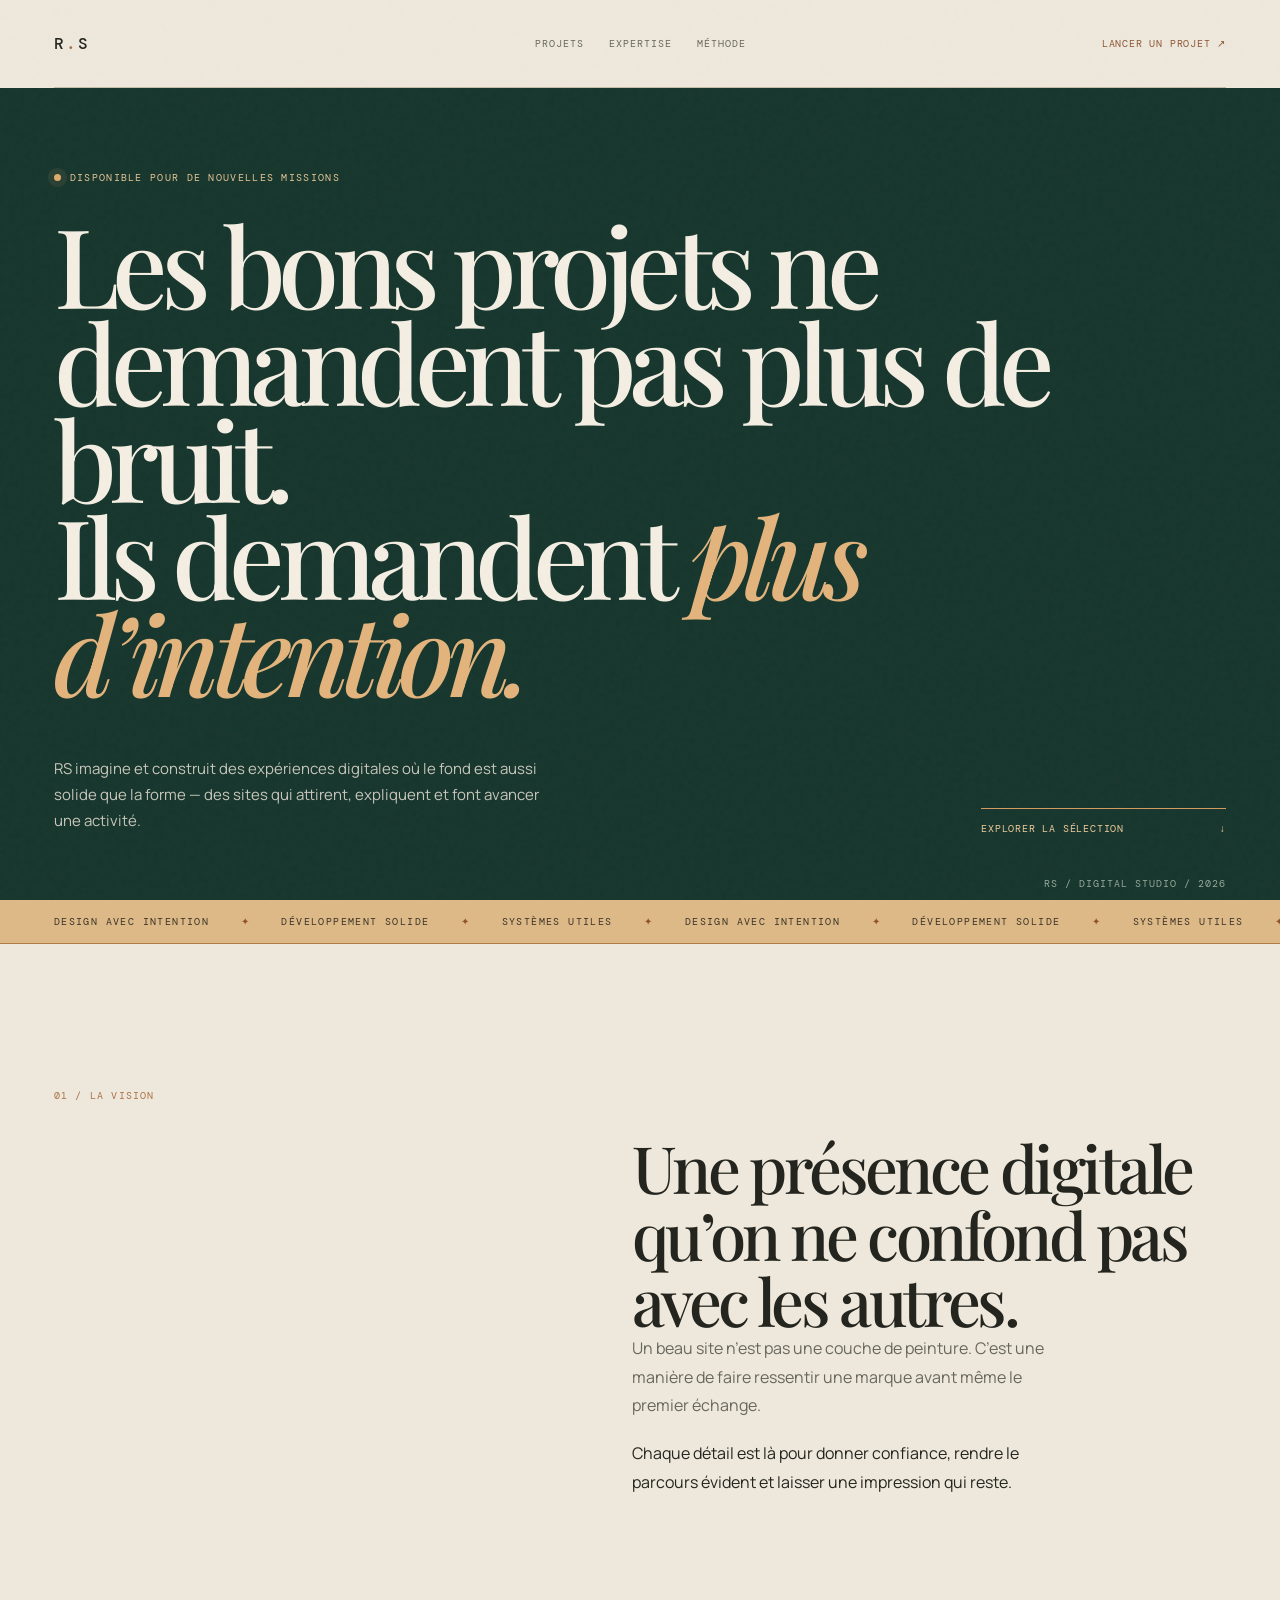
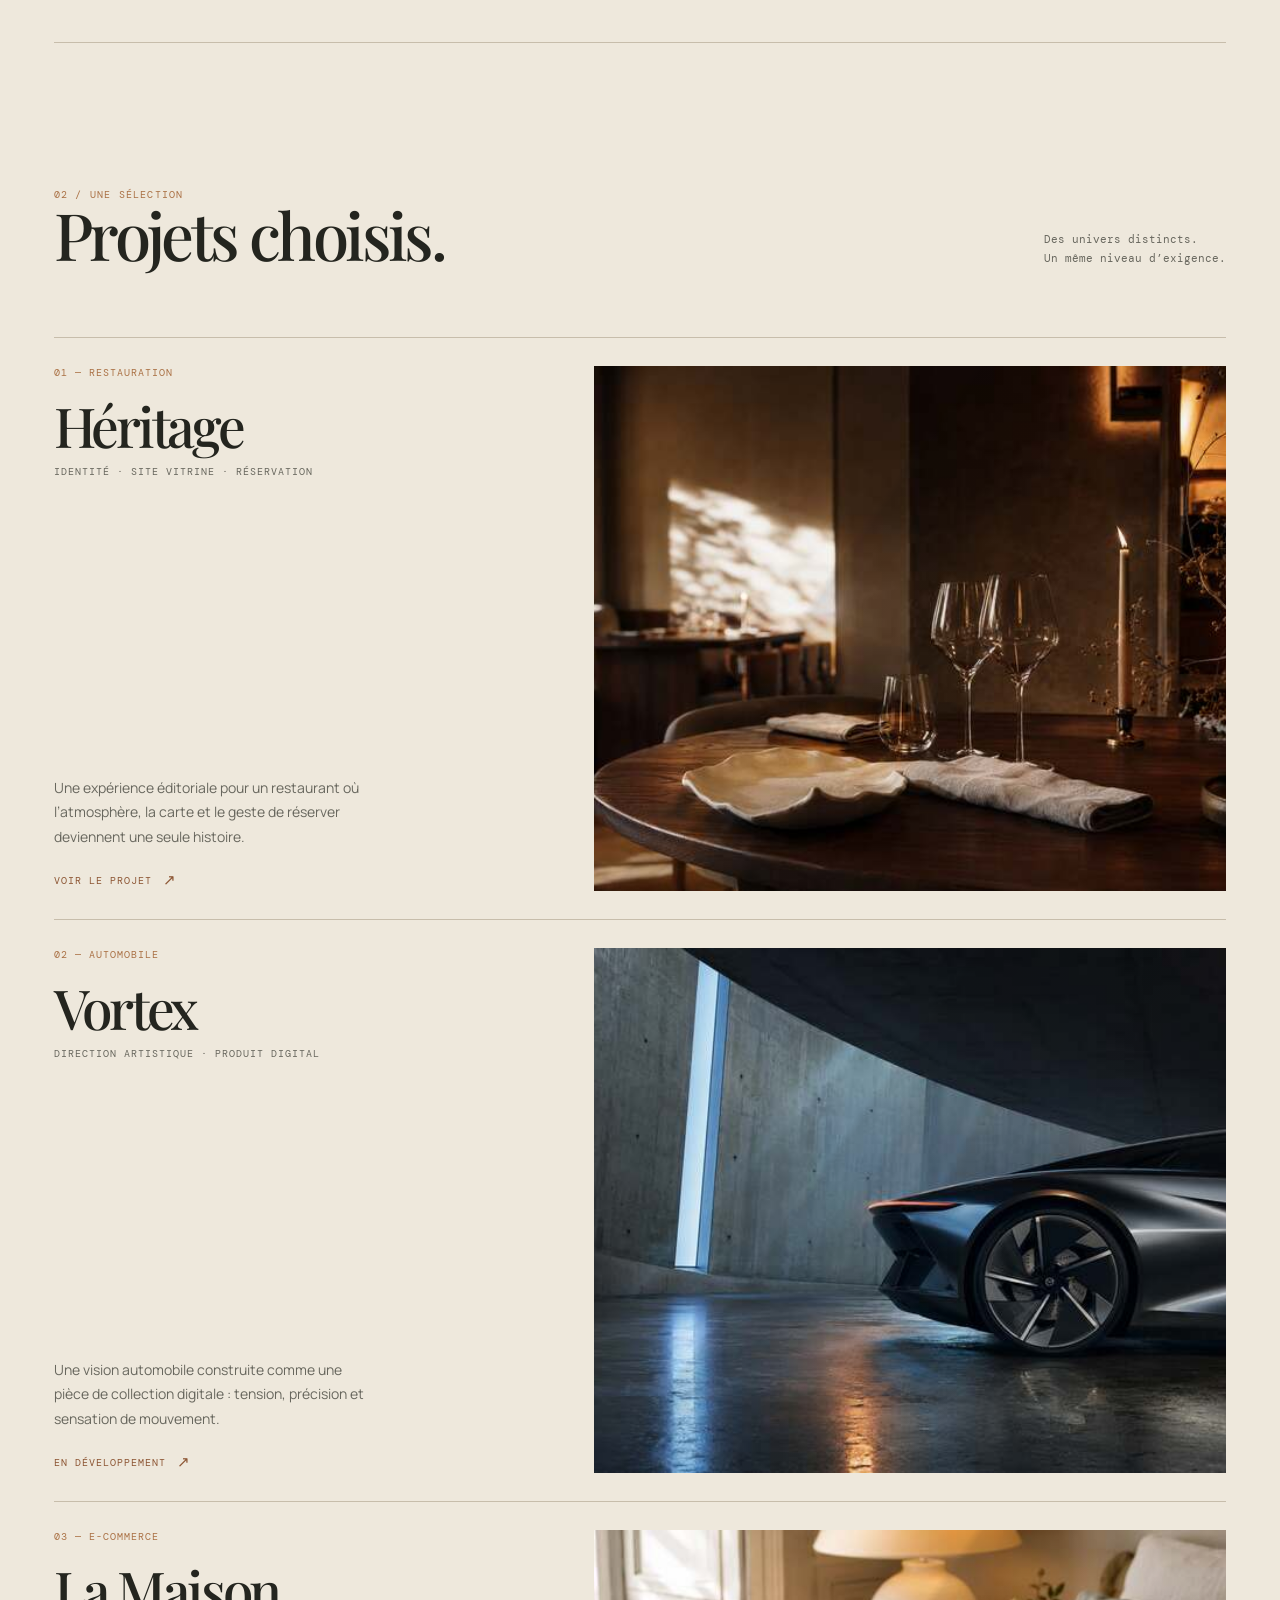
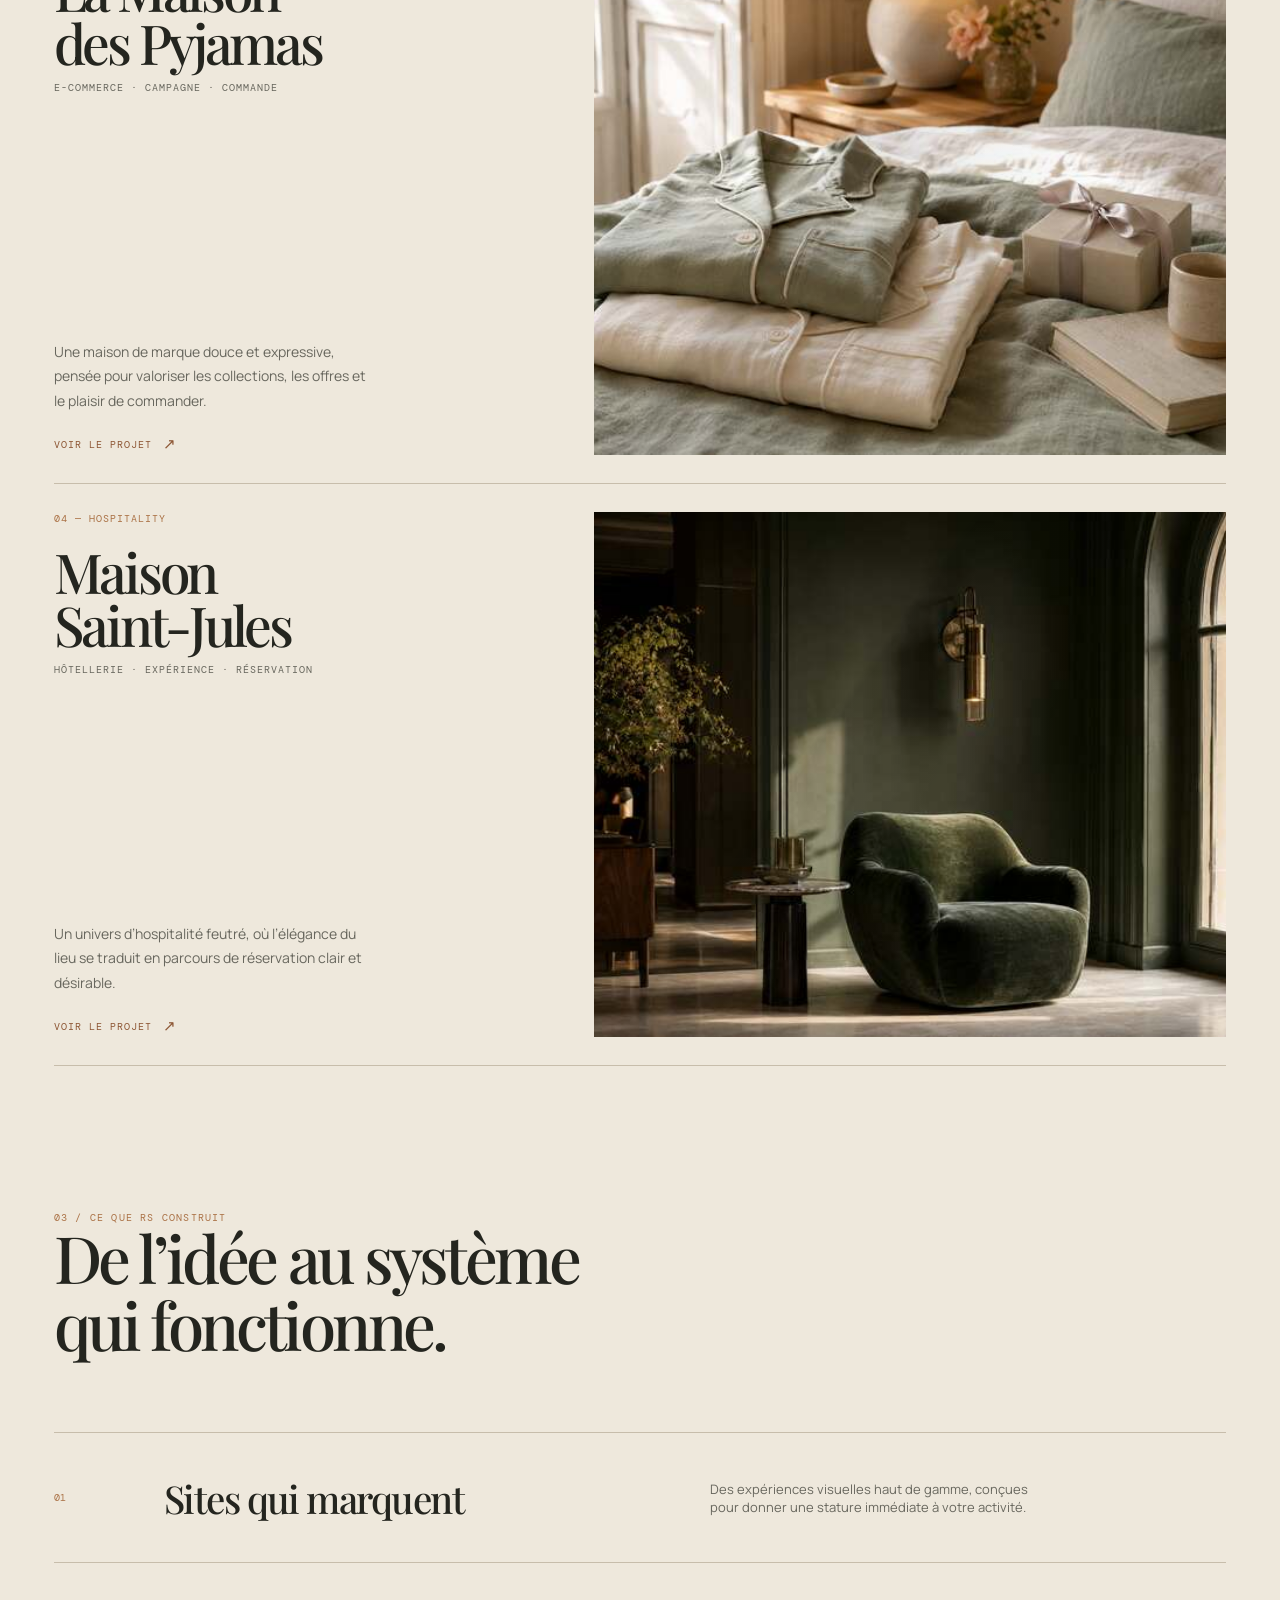
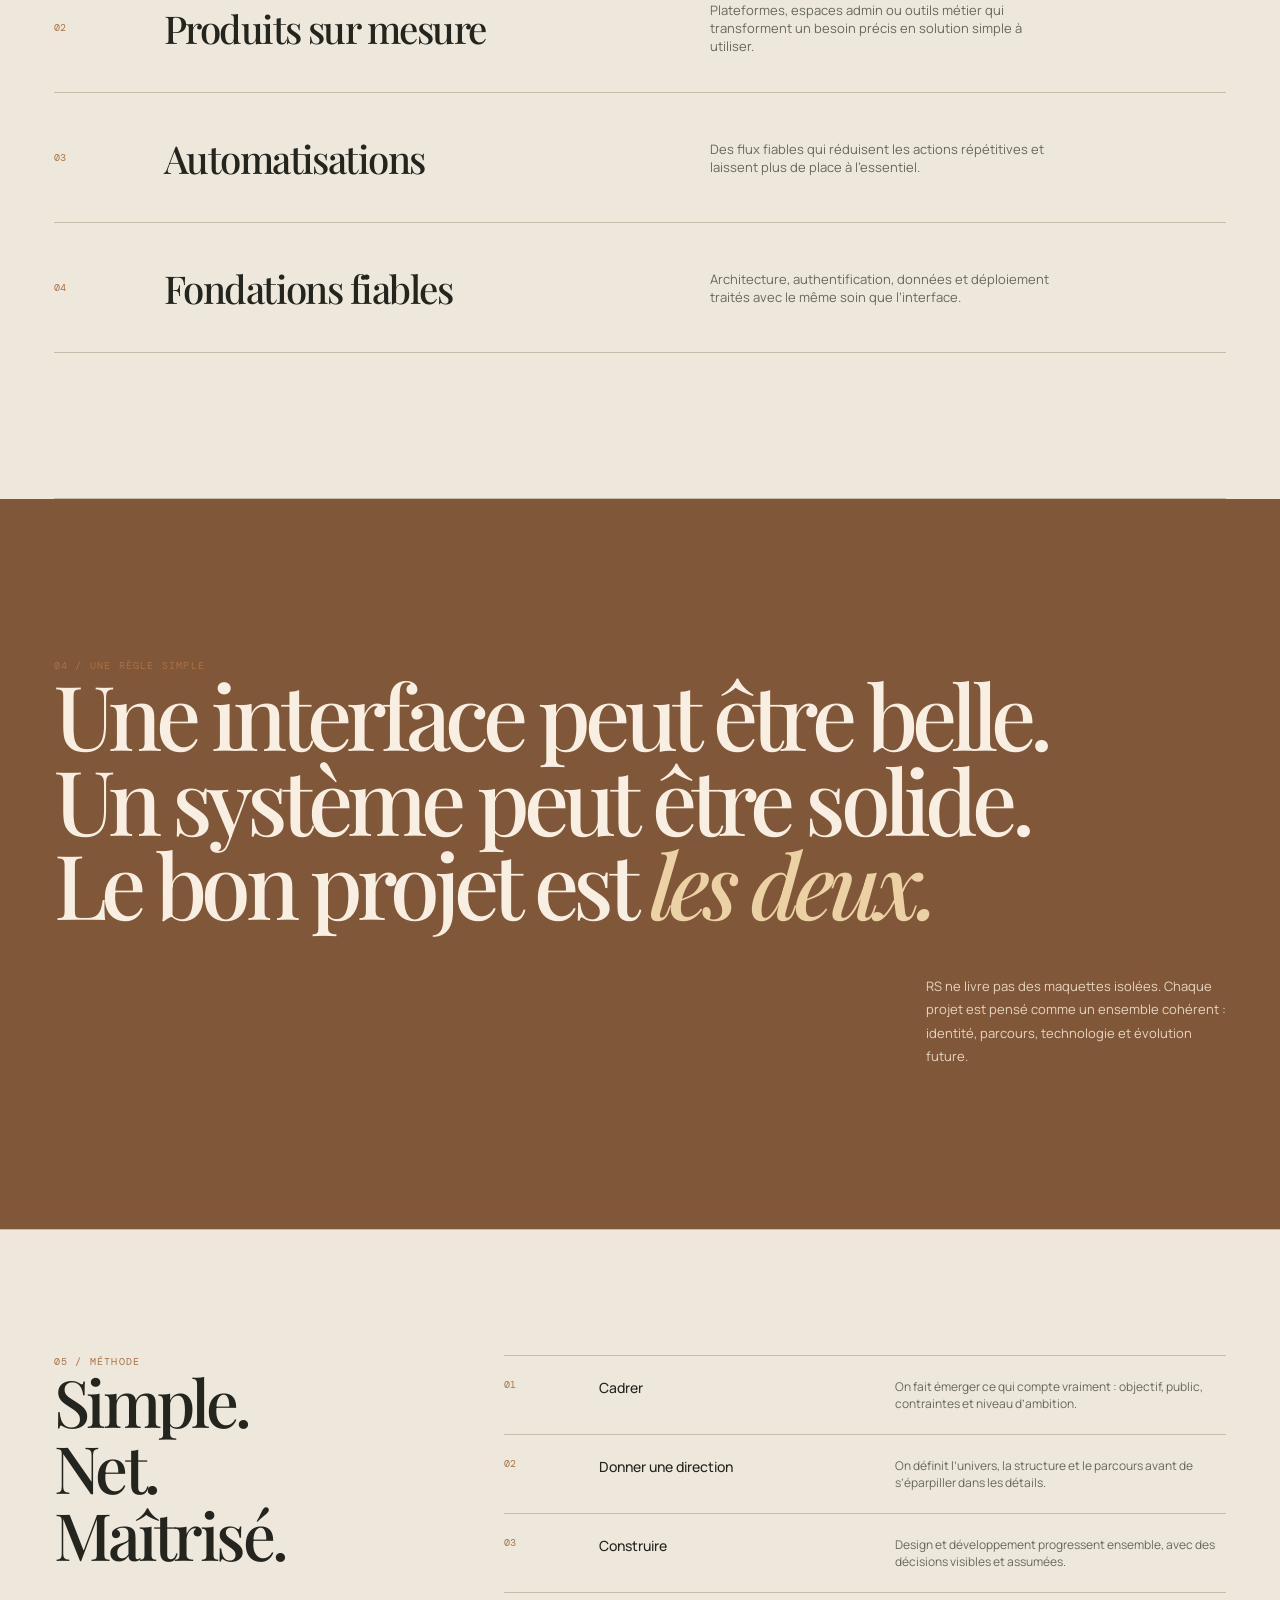
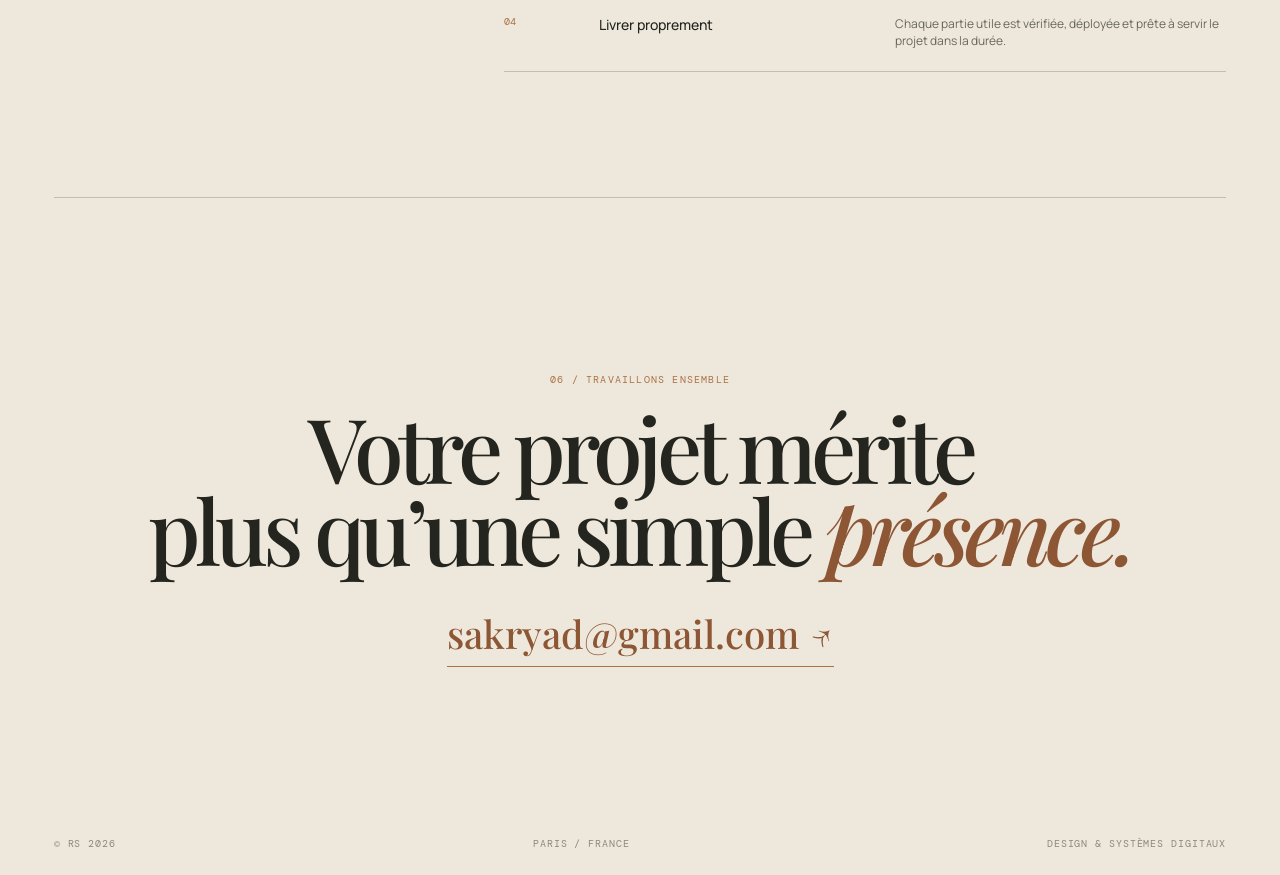
==== commit c7b919f7: "feat: bring RS portfolio to life with editorial imagery" ====
--- a/index.html
+++ b/index.html
@@ -9,16 +9,16 @@
   <link rel="preconnect" href="https://fonts.gstatic.com" crossorigin />
   <link href="https://fonts.googleapis.com/css2?family=DM+Mono:wght@400;500&family=Manrope:wght@400;500;600&family=Playfair+Display:ital,wght@0,500;0,600;1,500;1,600&display=swap" rel="stylesheet" />
   <style>
-    :root{--ink:#ecebe5;--void:#0b0b0a;--coal:#131310;--line:#2b2a25;--muted:#a29f94;--quiet:#65635d;--copper:#b08a56;--copper-pale:#d8bd92;--serif:"Playfair Display",serif;--mono:"DM Mono",monospace;--sans:Manrope,sans-serif}
-    *{box-sizing:border-box;margin:0} html{scroll-behavior:smooth} body{background:var(--void);color:var(--ink);font-family:var(--sans);overflow-x:hidden} a{color:inherit;text-decoration:none}.frame{max-width:1440px;margin:auto;padding:0 4.2vw}.grain{position:fixed;inset:0;pointer-events:none;z-index:15;opacity:.045;background-image:url("data:image/svg+xml,%3Csvg viewBox='0 0 180 180' xmlns='http://www.w3.org/2000/svg'%3E%3Cfilter id='n'%3E%3CfeTurbulence type='fractalNoise' baseFrequency='.9' numOctaves='4' stitchTiles='stitch'/%3E%3C/filter%3E%3Crect width='100%25' height='100%25' filter='url(%23n)' opacity='.75'/%3E%3C/svg%3E")}
+    :root{--ink:#24251f;--void:#eee8dc;--coal:#17362d;--line:#c7bdab;--muted:#68675e;--quiet:#8c887c;--copper:#aa7145;--copper-pale:#8d5634;--serif:"Playfair Display",serif;--mono:"DM Mono",monospace;--sans:Manrope,sans-serif}
+    *{box-sizing:border-box;margin:0} html{scroll-behavior:smooth} body{background:var(--void);color:var(--ink);font-family:var(--sans);overflow-x:hidden} a{color:inherit;text-decoration:none}.frame{max-width:1440px;margin:auto;padding:0 4.2vw}.grain{position:fixed;inset:0;pointer-events:none;z-index:15;opacity:.035;background-image:url("data:image/svg+xml,%3Csvg viewBox='0 0 180 180' xmlns='http://www.w3.org/2000/svg'%3E%3Cfilter id='n'%3E%3CfeTurbulence type='fractalNoise' baseFrequency='.9' numOctaves='4' stitchTiles='stitch'/%3E%3C/filter%3E%3Crect width='100%25' height='100%25' filter='url(%23n)' opacity='.75'/%3E%3C/svg%3E")}
     .nav{height:88px;display:grid;grid-template-columns:1fr auto 1fr;align-items:center;border-bottom:1px solid var(--line);position:relative;z-index:2}.brand{font:500 16px var(--mono);letter-spacing:.14em}.brand i{color:var(--copper);font-style:normal}.nav-links{display:flex;gap:25px;font:10px var(--mono);letter-spacing:.1em;text-transform:uppercase;color:var(--muted)}.nav-links a{transition:color .2s}.nav-links a:hover{color:var(--copper-pale)}.nav-contact{text-align:right;font:10px var(--mono);letter-spacing:.08em;text-transform:uppercase;color:var(--copper-pale)}
-    .hero{min-height:calc(100vh - 88px);display:flex;flex-direction:column;justify-content:center;position:relative;padding:9vh 0 7vh}.availability{font:10px var(--mono);letter-spacing:.13em;text-transform:uppercase;color:var(--copper-pale);display:flex;align-items:center;gap:9px;margin-bottom:32px}.availability:before{content:"";width:7px;height:7px;border-radius:100%;background:var(--copper);box-shadow:0 0 0 6px #b08a5617}.hero h1{max-width:1190px;font:500 clamp(57px,8.6vw,132px)/.88 var(--serif);letter-spacing:-.068em}.hero h1 em{font-style:italic;color:var(--copper-pale)}.hero-bottom{display:grid;grid-template-columns:1.2fr .8fr;gap:8vw;align-items:end;margin-top:55px}.hero-bottom p{max-width:490px;color:var(--muted);font-size:15px;line-height:1.75}.launch{justify-self:end;align-self:end;width:245px;border-top:1px solid var(--copper);padding-top:13px;font:10px var(--mono);letter-spacing:.08em;text-transform:uppercase;color:var(--copper-pale);display:flex;justify-content:space-between;transition:transform .25s}.launch:hover{transform:translateX(7px)}.hero-index{font:10px var(--mono);color:var(--quiet);position:absolute;right:0;bottom:10px;letter-spacing:.1em}
-    .ticker{border-top:1px solid var(--line);border-bottom:1px solid var(--line);overflow:hidden;white-space:nowrap;padding:15px 0;color:var(--quiet);font:10px var(--mono);text-transform:uppercase;letter-spacing:.14em}.ticker span{display:inline-block;animation:scroll 24s linear infinite}.ticker b{color:var(--copper);margin:0 24px;font-weight:400}@keyframes scroll{to{transform:translateX(-50%)}}
+    .hero{background:var(--coal);color:#f4eee3;min-height:calc(100vh - 88px);display:flex;flex-direction:column;justify-content:center;position:relative;padding:9vh 4.2vw 7vh;margin:0 -4.2vw}.availability{font:10px var(--mono);letter-spacing:.13em;text-transform:uppercase;color:#e5c695;display:flex;align-items:center;gap:9px;margin-bottom:32px}.availability:before{content:"";width:7px;height:7px;border-radius:100%;background:#dfaa6c;box-shadow:0 0 0 6px #dfaa6c17}.hero h1{max-width:1190px;font:500 clamp(57px,8.6vw,132px)/.88 var(--serif);letter-spacing:-.068em}.hero h1 em{font-style:italic;color:#e3b47c}.hero-bottom{display:grid;grid-template-columns:1.2fr .8fr;gap:8vw;align-items:end;margin-top:55px}.hero-bottom p{max-width:490px;color:#c8c7bc;font-size:15px;line-height:1.75}.launch{justify-self:end;align-self:end;width:245px;border-top:1px solid #d49b61;padding-top:13px;font:10px var(--mono);letter-spacing:.08em;text-transform:uppercase;color:#f0cc9d;display:flex;justify-content:space-between;transition:transform .25s}.launch:hover{transform:translateX(7px)}.hero-index{font:10px var(--mono);color:#97a89c;position:absolute;right:4.2vw;bottom:10px;letter-spacing:.1em}
+    .ticker{background:#dcb987;border-bottom:1px solid #b27a45;overflow:hidden;white-space:nowrap;padding:15px 0;color:#3d3328;font:10px var(--mono);text-transform:uppercase;letter-spacing:.14em;margin:0 -4.2vw;padding-left:4.2vw}.ticker span{display:inline-block;animation:scroll 24s linear infinite}.ticker b{color:#92522c;margin:0 24px;font-weight:400}@keyframes scroll{to{transform:translateX(-50%)}}
     .intro{display:grid;grid-template-columns:1fr 1.25fr;gap:8vw;padding:145px 0;border-bottom:1px solid var(--line)}.number,.overline{font:10px var(--mono);letter-spacing:.12em;text-transform:uppercase;color:var(--copper)}.intro h2,.section-title{font:500 clamp(38px,5.1vw,75px)/1.02 var(--serif);letter-spacing:-.055em}.intro h2{max-width:650px}.intro-right{padding-top:45px}.intro-right p{color:var(--muted);max-width:430px;font-size:16px;line-height:1.8}.intro-right p+p{margin-top:19px;color:var(--ink)}
-    .work{padding:145px 0 0}.work-head{display:flex;justify-content:space-between;align-items:end;margin-bottom:70px}.work-head p{color:var(--muted);font:11px/1.7 var(--mono);max-width:240px}.project{position:relative;display:grid;grid-template-columns:.43fr .57fr;min-height:580px;border-top:1px solid var(--line);padding:28px 0;gap:5vw}.project:last-child{border-bottom:1px solid var(--line)}.project-info{display:flex;flex-direction:column;justify-content:space-between}.project-no{font:10px var(--mono);letter-spacing:.1em;color:var(--copper)}.project-info h3{font:500 clamp(43px,4.3vw,67px)/.95 var(--serif);letter-spacing:-.06em;margin-top:20px}.project-info .type{font:10px var(--mono);letter-spacing:.1em;text-transform:uppercase;color:var(--muted);margin-top:13px}.project-copy{max-width:320px;color:var(--muted);font-size:14px;line-height:1.75}.project-link{font:10px var(--mono);letter-spacing:.1em;text-transform:uppercase;color:var(--copper-pale);display:inline-flex;gap:11px;align-items:center;margin-top:21px}.project-link:after{content:"↗";font-size:15px}.art{height:100%;min-height:525px;overflow:hidden;position:relative;isolation:isolate;background:#171713}.art:after{content:"";position:absolute;inset:0;background:linear-gradient(125deg,transparent 38%,#00000020 39%,transparent 70%);pointer-events:none}.art:hover .art-inner{transform:scale(1.035)}.art-inner{position:absolute;inset:0;transition:transform .8s cubic-bezier(.2,.6,.2,1)}
+    .work{padding:145px 0 0}.work-head{display:flex;justify-content:space-between;align-items:end;margin-bottom:70px}.work-head p{color:var(--muted);font:11px/1.7 var(--mono);max-width:240px}.project{position:relative;display:grid;grid-template-columns:.43fr .57fr;min-height:580px;border-top:1px solid var(--line);padding:28px 0;gap:5vw}.project:last-child{border-bottom:1px solid var(--line)}.project-info{display:flex;flex-direction:column;justify-content:space-between}.project-no{font:10px var(--mono);letter-spacing:.1em;color:var(--copper)}.project-info h3{font:500 clamp(43px,4.3vw,67px)/.95 var(--serif);letter-spacing:-.06em;margin-top:20px}.project-info .type{font:10px var(--mono);letter-spacing:.1em;text-transform:uppercase;color:var(--muted);margin-top:13px}.project-copy{max-width:320px;color:var(--muted);font-size:14px;line-height:1.75}.project-link{font:10px var(--mono);letter-spacing:.1em;text-transform:uppercase;color:var(--copper-pale);display:inline-flex;gap:11px;align-items:center;margin-top:21px}.project-link:after{content:"↗";font-size:15px}.art{height:100%;min-height:525px;overflow:hidden;position:relative;isolation:isolate;background:#171713}.art:after{content:"";position:absolute;inset:0;background:linear-gradient(125deg,transparent 38%,#00000018 39%,transparent 70%);pointer-events:none}.art:hover img{transform:scale(1.045)}.art img{position:absolute;width:100%;height:100%;object-fit:cover;transition:transform .8s cubic-bezier(.2,.6,.2,1)}
     .heritage .art{background:#d7d1c5}.heritage .art-inner{background:radial-gradient(circle at 70% 44%,#e9d8b9 0 9%,transparent 9.3%),radial-gradient(circle at 28% 75%,#b08a56 0 16%,transparent 16.3%),linear-gradient(145deg,#6e5040 0 22%,#d1bb9d 22% 34%,#24241f 34% 57%,#a88a6a 57% 100%)}.heritage .art-inner:before{content:"Héritage";position:absolute;left:7%;bottom:6%;font:italic 500 clamp(50px,7vw,100px)/.8 var(--serif);color:#efe7da;letter-spacing:-.08em}.heritage .art-inner:after{content:"PARIS · TABLE · 2026";position:absolute;top:7%;right:7%;font:10px var(--mono);color:#fff;letter-spacing:.12em;writing-mode:vertical-rl}.vortex .art{background:#121418}.vortex .art-inner{background:radial-gradient(ellipse at 58% 58%,#708299 0 3%,#24323e 3.5% 9%,transparent 9.5%),linear-gradient(162deg,transparent 0 40%,#8da0a4 40.2% 41%,transparent 41.3%),linear-gradient(24deg,#13161a 0 35%,#657a89 35.3% 48%,#17191b 48.3% 100%)}.vortex .art-inner:before{content:"VORTEX";position:absolute;top:7%;left:7%;font:500 clamp(60px,8vw,110px)/.8 var(--sans);letter-spacing:-.1em;color:#e7eceb}.vortex .art-inner:after{content:"PRECISION\A MOTION\A AUTOMOTIVE";white-space:pre;position:absolute;bottom:7%;right:7%;font:10px/1.65 var(--mono);letter-spacing:.12em;color:#bdc9c6;text-align:right}.pyjamas .art{background:#a7bd9a}.pyjamas .art-inner{background:radial-gradient(circle at 76% 31%,#edddd0 0 10%,transparent 10.3%),radial-gradient(circle at 25% 75%,#f0e2d5 0 18%,transparent 18.3%),linear-gradient(138deg,#256040 0 30%,#b7d2a4 30.2% 60%,#f3d6c6 60.2% 100%)}.pyjamas .art-inner:before{content:"La Maison\A des Pyjamas";white-space:pre;position:absolute;left:7%;top:9%;font:500 clamp(35px,5vw,69px)/.85 var(--serif);letter-spacing:-.075em;color:#224634}.pyjamas .art-inner:after{content:"DOUCEUR / MAISON / JOIE";position:absolute;left:7%;bottom:8%;font:10px var(--mono);letter-spacing:.11em;color:#27553c}.saintjules .art{background:#1a1a17}.saintjules .art-inner{background:radial-gradient(ellipse at 52% 30%,#c9a16c 0 1%,#513d2b 1.4% 7%,transparent 7.4%),repeating-linear-gradient(90deg,transparent 0 13%,#8d6a4544 13.4% 13.8%,transparent 14.2% 28%),linear-gradient(165deg,#12120f,#614932 47%,#161512 47.5%)}.saintjules .art-inner:before{content:"SAINT\A JULES";white-space:pre;position:absolute;right:7%;bottom:7%;font:500 clamp(54px,7vw,95px)/.76 var(--serif);letter-spacing:-.08em;color:#d8c6a5;text-align:right}.saintjules .art-inner:after{content:"HÔTEL PARTICULIER\A 48° 51' N · 2° 21' E";white-space:pre;position:absolute;top:7%;left:7%;font:10px/1.65 var(--mono);letter-spacing:.1em;color:#c3ae8d}
-    .services{padding:145px 0;border-bottom:1px solid var(--line)}.service-list{margin-top:75px;border-top:1px solid var(--line)}.service{display:grid;grid-template-columns:80px 1fr 1fr;gap:30px;align-items:center;min-height:130px;border-bottom:1px solid var(--line);transition:.3s}.service:hover{padding-left:18px;background:#11110f}.service span{font:10px var(--mono);color:var(--copper)}.service h3{font:500 clamp(25px,3vw,42px) var(--serif);letter-spacing:-.04em}.service p{color:var(--muted);font-size:13px;max-width:340px}
-    .manifesto{padding:160px 0;border-bottom:1px solid var(--line);position:relative}.manifesto h2{max-width:1120px;font:500 clamp(49px,7vw,105px)/.94 var(--serif);letter-spacing:-.065em}.manifesto h2 em{color:var(--copper-pale)}.manifesto aside{margin-top:50px;margin-left:auto;max-width:300px;color:var(--muted);font-size:13px;line-height:1.8}.method{padding:125px 0;display:grid;grid-template-columns:.65fr 1.35fr;gap:8vw;border-bottom:1px solid var(--line)}.method-list{border-top:1px solid var(--line)}.method-item{display:grid;grid-template-columns:75px 1fr 1.2fr;gap:20px;padding:22px 0;border-bottom:1px solid var(--line)}.method-item span{font:10px var(--mono);color:var(--copper)}.method-item b{font:500 14px var(--sans)}.method-item p{font-size:12px;color:var(--muted)}
+    .services{padding:145px 0;border-bottom:1px solid var(--line)}.service-list{margin-top:75px;border-top:1px solid var(--line)}.service{display:grid;grid-template-columns:80px 1fr 1fr;gap:30px;align-items:center;min-height:130px;border-bottom:1px solid var(--line);transition:.3s}.service:hover{padding-left:18px;background:#e3d9c9}.service span{font:10px var(--mono);color:var(--copper)}.service h3{font:500 clamp(25px,3vw,42px) var(--serif);letter-spacing:-.04em}.service p{color:var(--muted);font-size:13px;max-width:340px}
+    .manifesto{background:#805739;color:#f8efe2;padding:160px 4.2vw;border-bottom:1px solid var(--line);position:relative;margin:0 -4.2vw}.manifesto h2{max-width:1120px;font:500 clamp(49px,7vw,105px)/.94 var(--serif);letter-spacing:-.065em}.manifesto h2 em{color:#ecd1a4}.manifesto aside{margin-top:50px;margin-left:auto;max-width:300px;color:#e6d5c1;font-size:13px;line-height:1.8}.method{padding:125px 0;display:grid;grid-template-columns:.65fr 1.35fr;gap:8vw;border-bottom:1px solid var(--line)}.method-list{border-top:1px solid var(--line)}.method-item{display:grid;grid-template-columns:75px 1fr 1.2fr;gap:20px;padding:22px 0;border-bottom:1px solid var(--line)}.method-item span{font:10px var(--mono);color:var(--copper)}.method-item b{font:500 14px var(--sans)}.method-item p{font-size:12px;color:var(--muted)}
     .contact{text-align:center;padding:175px 0 145px}.contact h2{font:500 clamp(49px,7vw,104px)/.92 var(--serif);letter-spacing:-.065em;max-width:1000px;margin:20px auto 37px}.contact h2 em{font-style:italic;color:var(--copper-pale)}.contact-link{font:500 clamp(21px,3vw,39px) var(--serif);border-bottom:1px solid var(--copper);padding-bottom:7px;color:var(--copper-pale);display:inline-block;transition:.25s}.contact-link:hover{transform:translateY(-5px)}footer{display:flex;justify-content:space-between;padding:25px 0;color:var(--quiet);font:10px var(--mono);text-transform:uppercase;letter-spacing:.09em}
     @media(max-width:750px){.frame{padding:0 22px}.nav{grid-template-columns:1fr auto}.nav-links{display:none}.hero{min-height:640px}.hero-bottom,.intro,.project,.method{grid-template-columns:1fr;gap:32px}.launch{justify-self:start}.hero-index{display:none}.intro{padding:90px 0}.intro-right{padding:0}.work{padding-top:90px}.work-head{display:block;margin-bottom:38px}.work-head p{margin-top:20px}.project{padding:22px 0 35px;min-height:auto}.project-info{gap:28px}.art{min-height:330px;grid-row:1}.services,.manifesto{padding:95px 0}.service{grid-template-columns:36px 1fr;gap:12px;padding:22px 0}.service p{grid-column:2}.method{padding:90px 0}.method-item{grid-template-columns:40px 1fr}.method-item p{grid-column:2}.contact{padding:110px 0}footer{gap:12px;flex-wrap:wrap}}
   </style>
@@ -32,10 +32,10 @@
       <div class="ticker"><span>Design avec intention <b>✦</b> Développement solide <b>✦</b> Systèmes utiles <b>✦</b> Design avec intention <b>✦</b> Développement solide <b>✦</b> Systèmes utiles <b>✦</b></span></div>
       <section class="intro"><div><div class="number">01 / La vision</div></div><div class="intro-right"><h2>Une présence digitale qu’on ne confond pas avec les autres.</h2><p>Un beau site n’est pas une couche de peinture. C’est une manière de faire ressentir une marque avant même le premier échange.</p><p>Chaque détail est là pour donner confiance, rendre le parcours évident et laisser une impression qui reste.</p></div></section>
       <section class="work" id="work"><div class="work-head"><div><div class="overline">02 / Une sélection</div><h2 class="section-title">Projets choisis.</h2></div><p>Des univers distincts.<br>Un même niveau d’exigence.</p></div>
-        <article class="project heritage"><div class="project-info"><div><div class="project-no">01 — RESTAURATION</div><h3>Héritage</h3><div class="type">Identité · Site vitrine · Réservation</div></div><div class="project-copy">Une expérience éditoriale pour un restaurant où l’atmosphère, la carte et le geste de réserver deviennent une seule histoire.<br><span class="project-link">Voir le projet</span></div></div><div class="art"><div class="art-inner"></div></div></article>
-        <article class="project vortex"><div class="project-info"><div><div class="project-no">02 — AUTOMOBILE</div><h3>Vortex</h3><div class="type">Direction artistique · Produit digital</div></div><div class="project-copy">Une vision automobile construite comme une pièce de collection digitale : tension, précision et sensation de mouvement.<br><span class="project-link">En développement</span></div></div><div class="art"><div class="art-inner"></div></div></article>
-        <article class="project pyjamas"><div class="project-info"><div><div class="project-no">03 — E-COMMERCE</div><h3>La Maison<br>des Pyjamas</h3><div class="type">E-commerce · Campagne · Commande</div></div><div class="project-copy">Une maison de marque douce et expressive, pensée pour valoriser les collections, les offres et le plaisir de commander.<br><span class="project-link">Voir le projet</span></div></div><div class="art"><div class="art-inner"></div></div></article>
-        <article class="project saintjules"><div class="project-info"><div><div class="project-no">04 — HOSPITALITY</div><h3>Maison<br>Saint-Jules</h3><div class="type">Hôtellerie · Expérience · Réservation</div></div><div class="project-copy">Un univers d’hospitalité feutré, où l’élégance du lieu se traduit en parcours de réservation clair et désirable.<br><span class="project-link">Voir le projet</span></div></div><div class="art"><div class="art-inner"></div></div></article>
+        <article class="project heritage"><div class="project-info"><div><div class="project-no">01 — RESTAURATION</div><h3>Héritage</h3><div class="type">Identité · Site vitrine · Réservation</div></div><div class="project-copy">Une expérience éditoriale pour un restaurant où l’atmosphère, la carte et le geste de réserver deviennent une seule histoire.<br><a class="project-link" href="#contact">Voir le projet</a></div></div><div class="art"><img src="assets/heritage.jpg" alt="Ambiance de table chaleureuse pour le projet Héritage" /></div></article>
+        <article class="project vortex"><div class="project-info"><div><div class="project-no">02 — AUTOMOBILE</div><h3>Vortex</h3><div class="type">Direction artistique · Produit digital</div></div><div class="project-copy">Une vision automobile construite comme une pièce de collection digitale : tension, précision et sensation de mouvement.<br><a class="project-link" href="#contact">En développement</a></div></div><div class="art"><img src="assets/vortex.jpg" alt="Univers automobile sombre et précis pour Vortex" /></div></article>
+        <article class="project pyjamas"><div class="project-info"><div><div class="project-no">03 — E-COMMERCE</div><h3>La Maison<br>des Pyjamas</h3><div class="type">E-commerce · Campagne · Commande</div></div><div class="project-copy">Une maison de marque douce et expressive, pensée pour valoriser les collections, les offres et le plaisir de commander.<br><a class="project-link" href="#contact">Voir le projet</a></div></div><div class="art"><img src="assets/maison-des-pyjamas.jpg" alt="Collection de pyjamas sur un lit élégant" /></div></article>
+        <article class="project saintjules"><div class="project-info"><div><div class="project-no">04 — HOSPITALITY</div><h3>Maison<br>Saint-Jules</h3><div class="type">Hôtellerie · Expérience · Réservation</div></div><div class="project-copy">Un univers d’hospitalité feutré, où l’élégance du lieu se traduit en parcours de réservation clair et désirable.<br><a class="project-link" href="#contact">Voir le projet</a></div></div><div class="art"><img src="assets/maison-saint-jules.jpg" alt="Salon raffiné pour Maison Saint-Jules" /></div></article>
       </section>
       <section class="services" id="services"><div class="overline">03 / Ce que RS construit</div><h2 class="section-title">De l’idée au système<br>qui fonctionne.</h2><div class="service-list"><div class="service"><span>01</span><h3>Sites qui marquent</h3><p>Des expériences visuelles haut de gamme, conçues pour donner une stature immédiate à votre activité.</p></div><div class="service"><span>02</span><h3>Produits sur mesure</h3><p>Plateformes, espaces admin ou outils métier qui transforment un besoin précis en solution simple à utiliser.</p></div><div class="service"><span>03</span><h3>Automatisations</h3><p>Des flux fiables qui réduisent les actions répétitives et laissent plus de place à l’essentiel.</p></div><div class="service"><span>04</span><h3>Fondations fiables</h3><p>Architecture, authentification, données et déploiement traités avec le même soin que l’interface.</p></div></div></section>
       <section class="manifesto"><div class="overline">04 / Une règle simple</div><h2>Une interface peut être belle.<br>Un système peut être solide.<br>Le bon projet est <em>les deux.</em></h2><aside>RS ne livre pas des maquettes isolées. Chaque projet est pensé comme un ensemble cohérent : identité, parcours, technologie et évolution future.</aside></section>
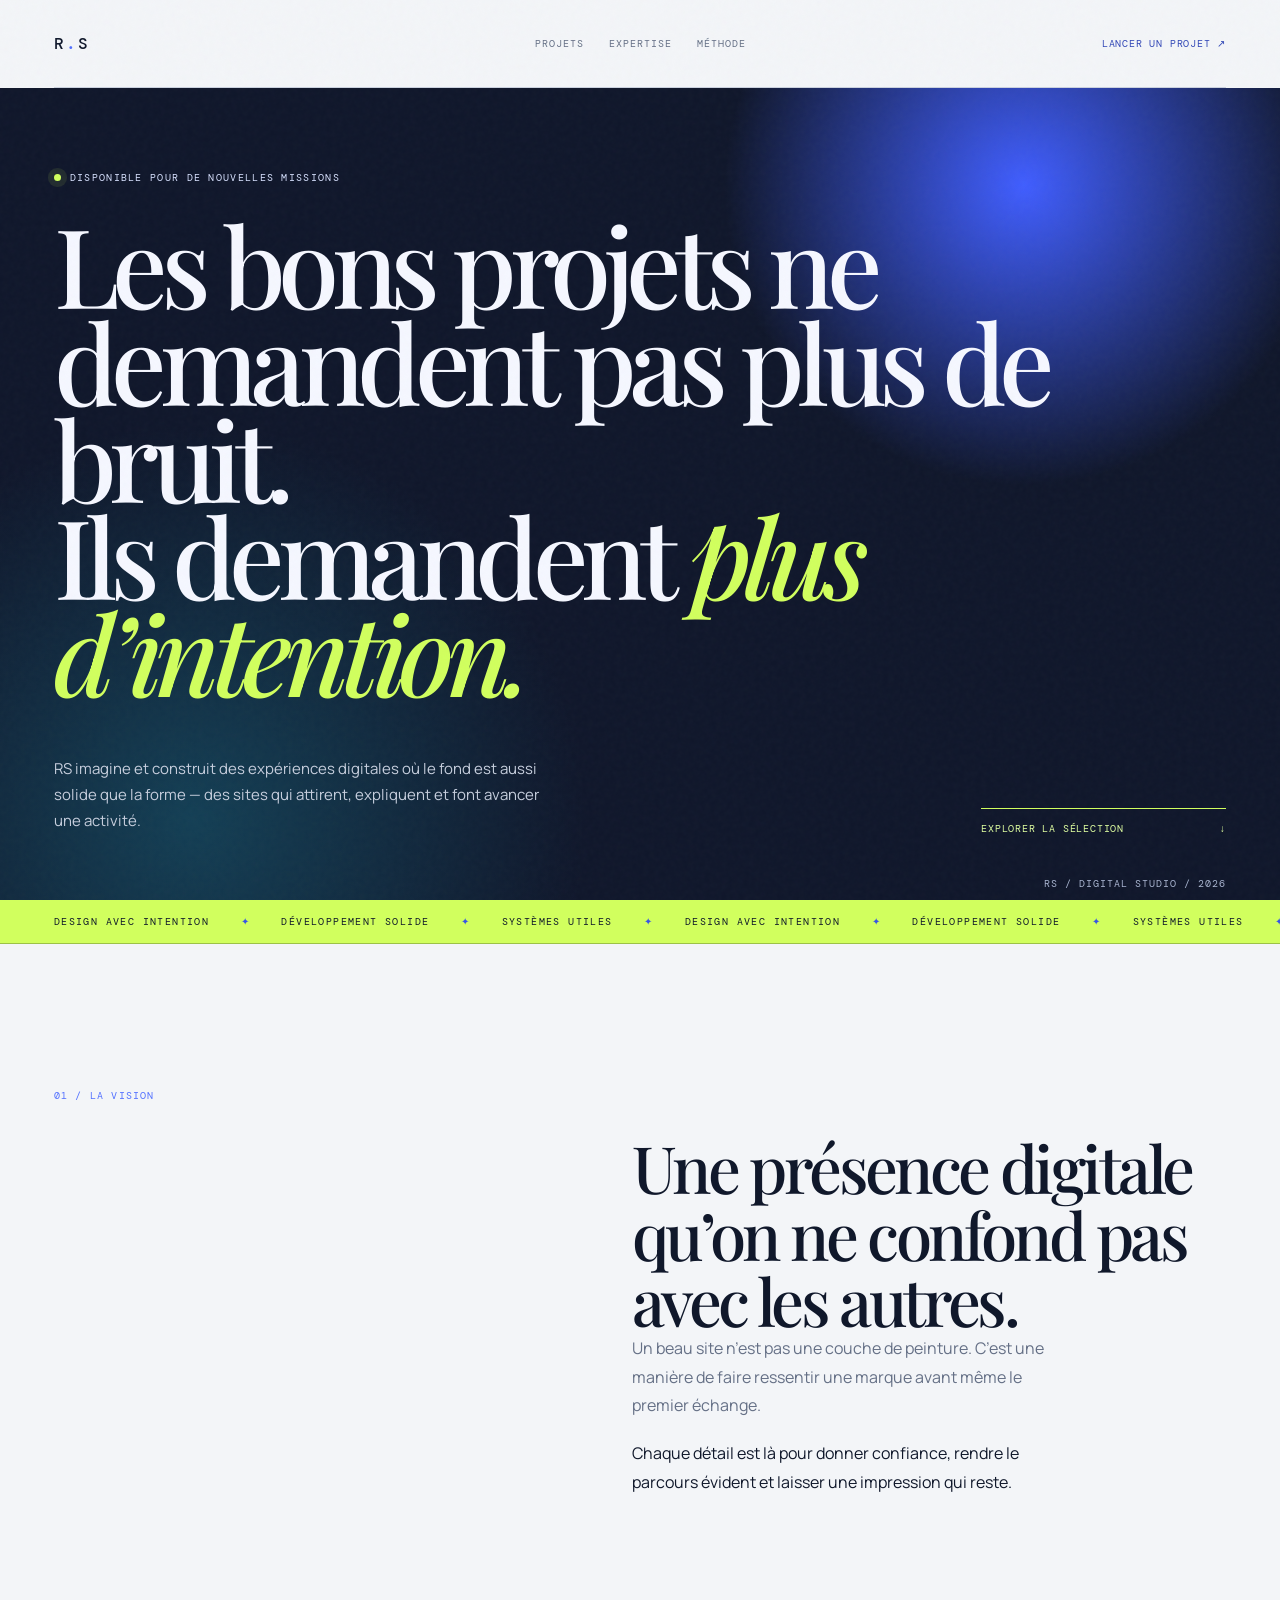
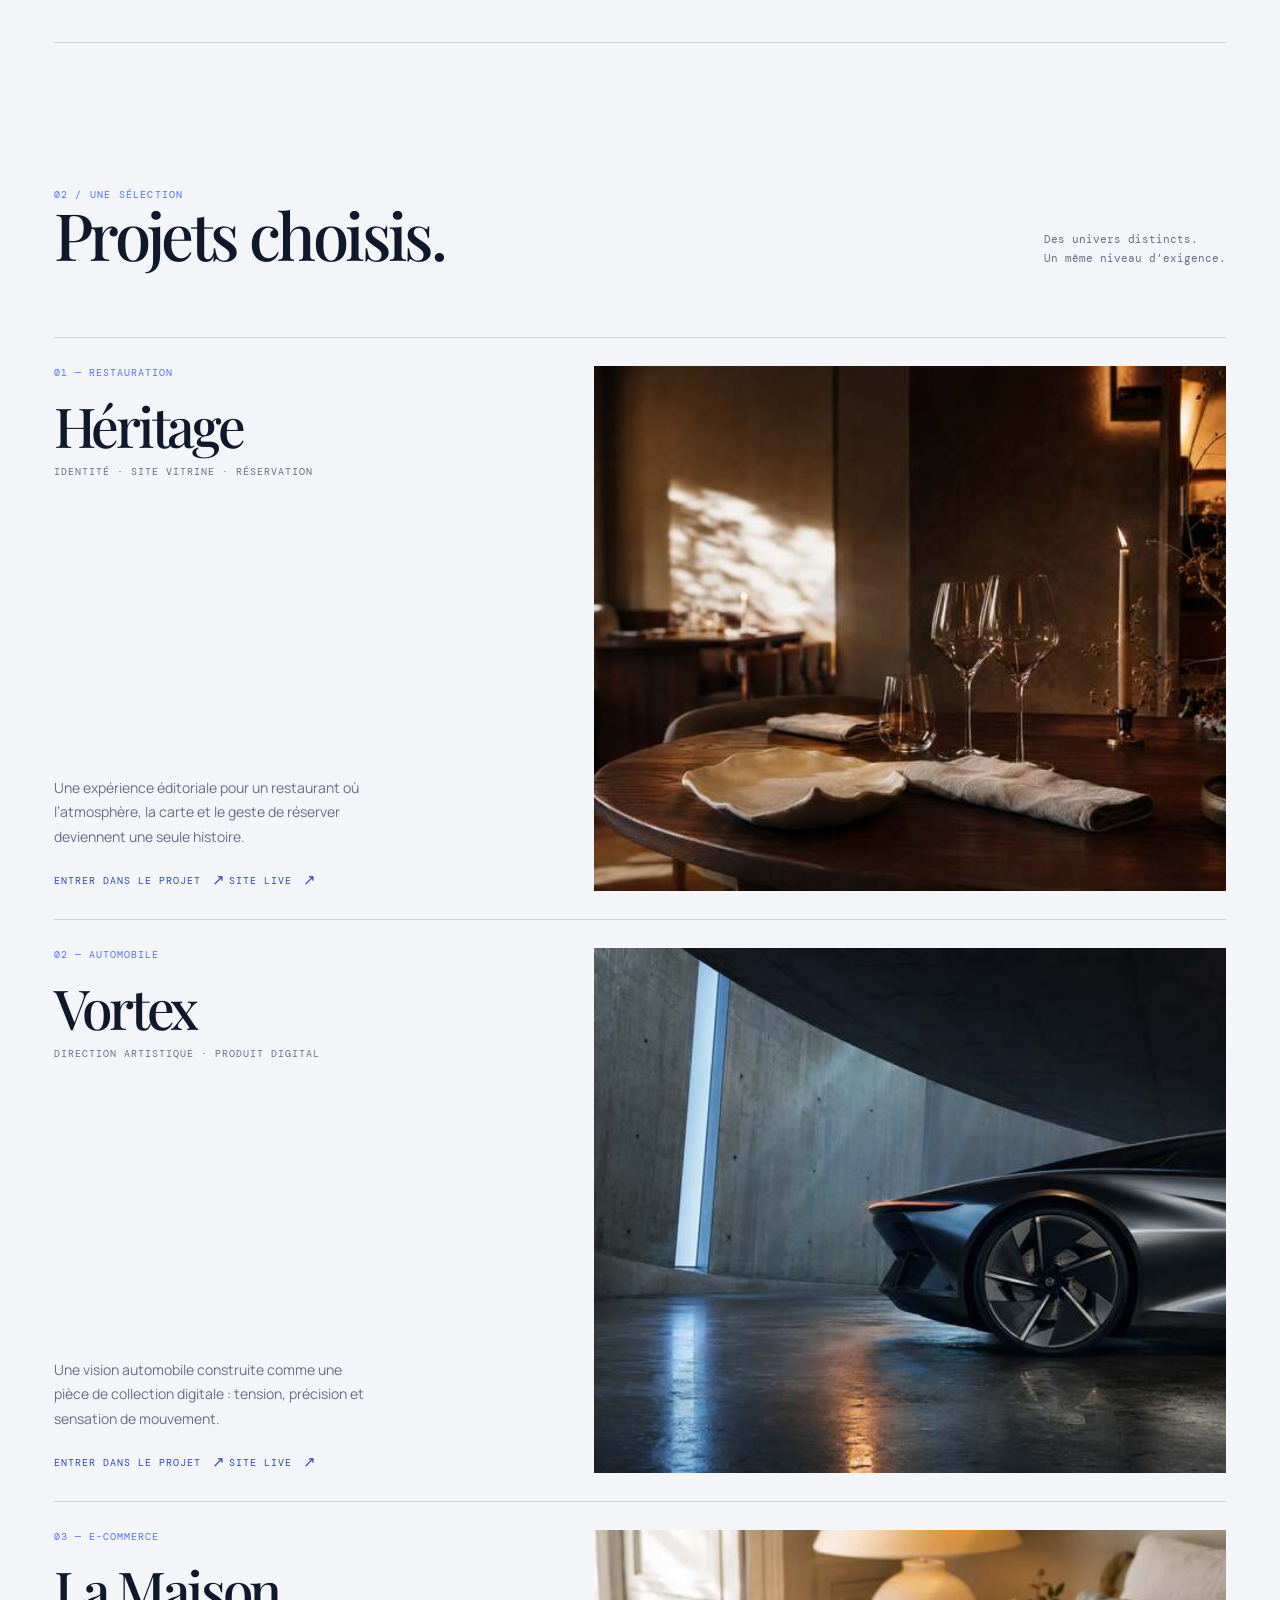
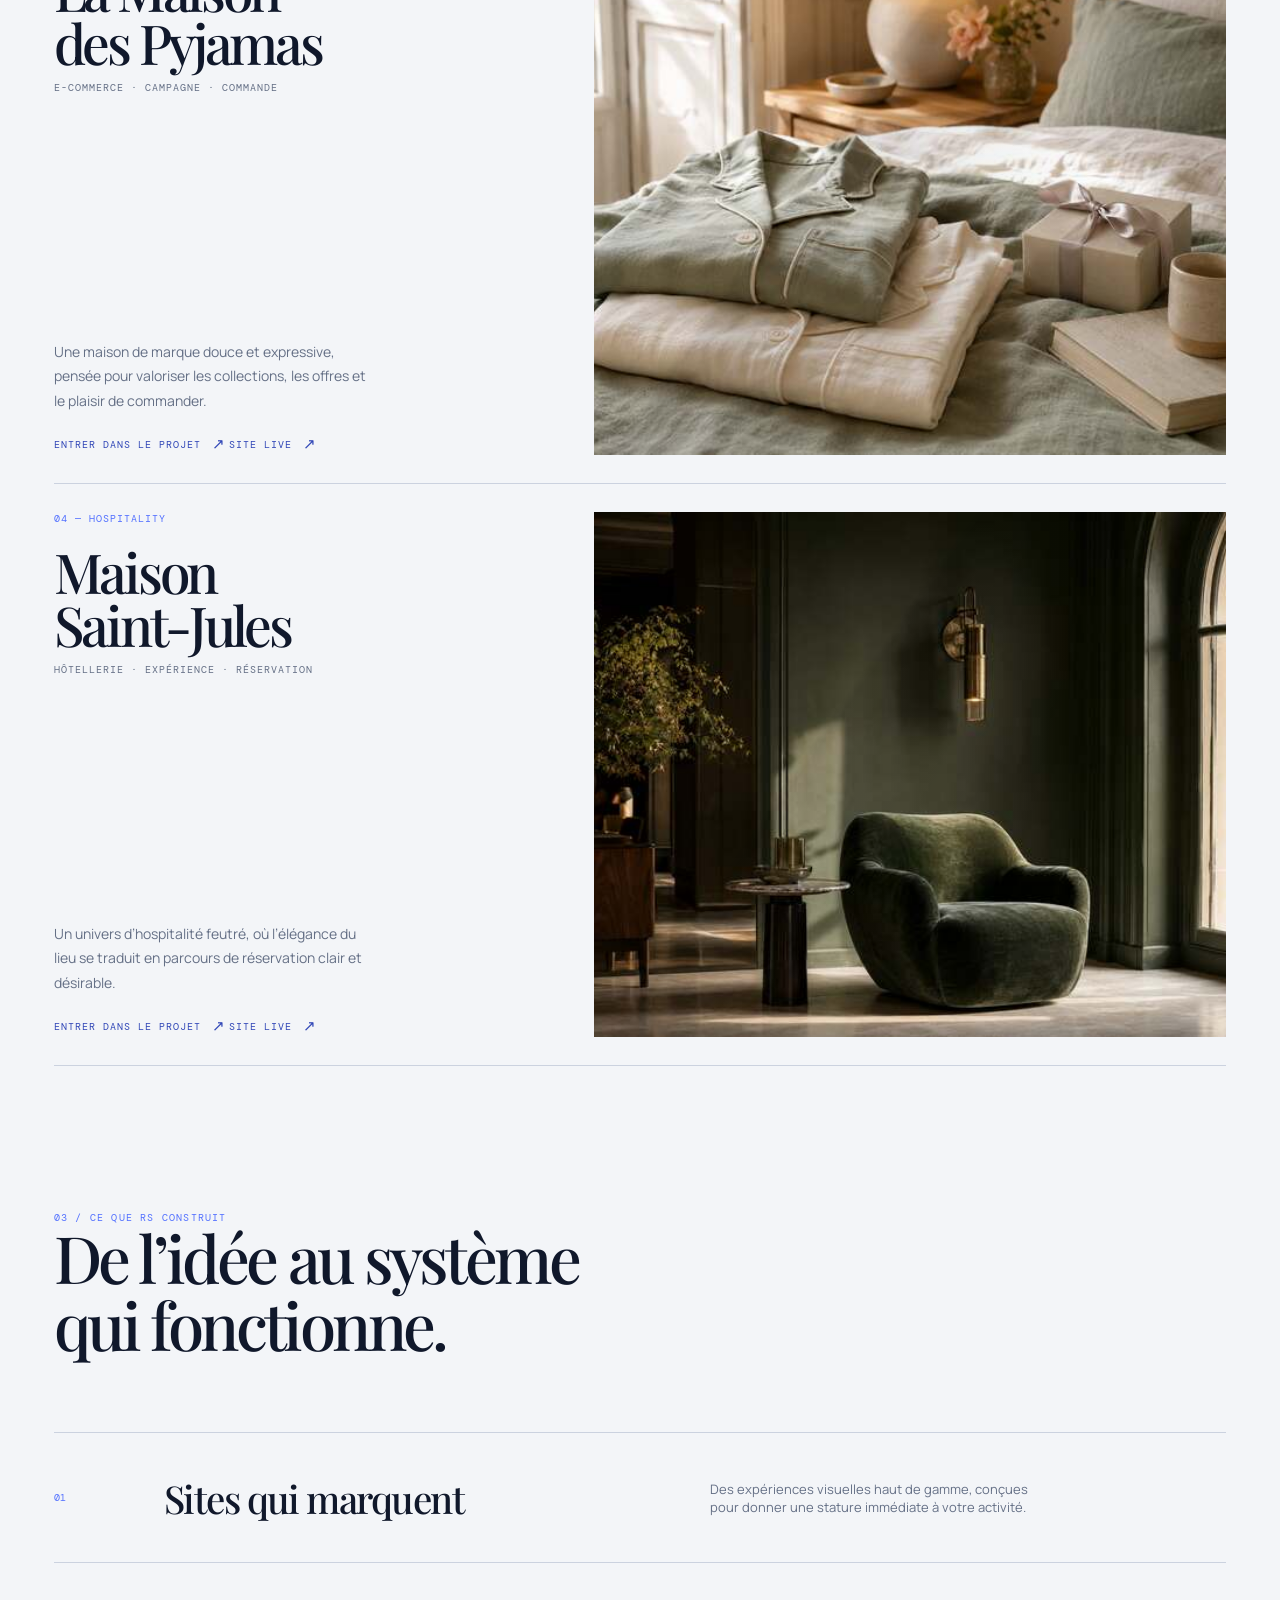
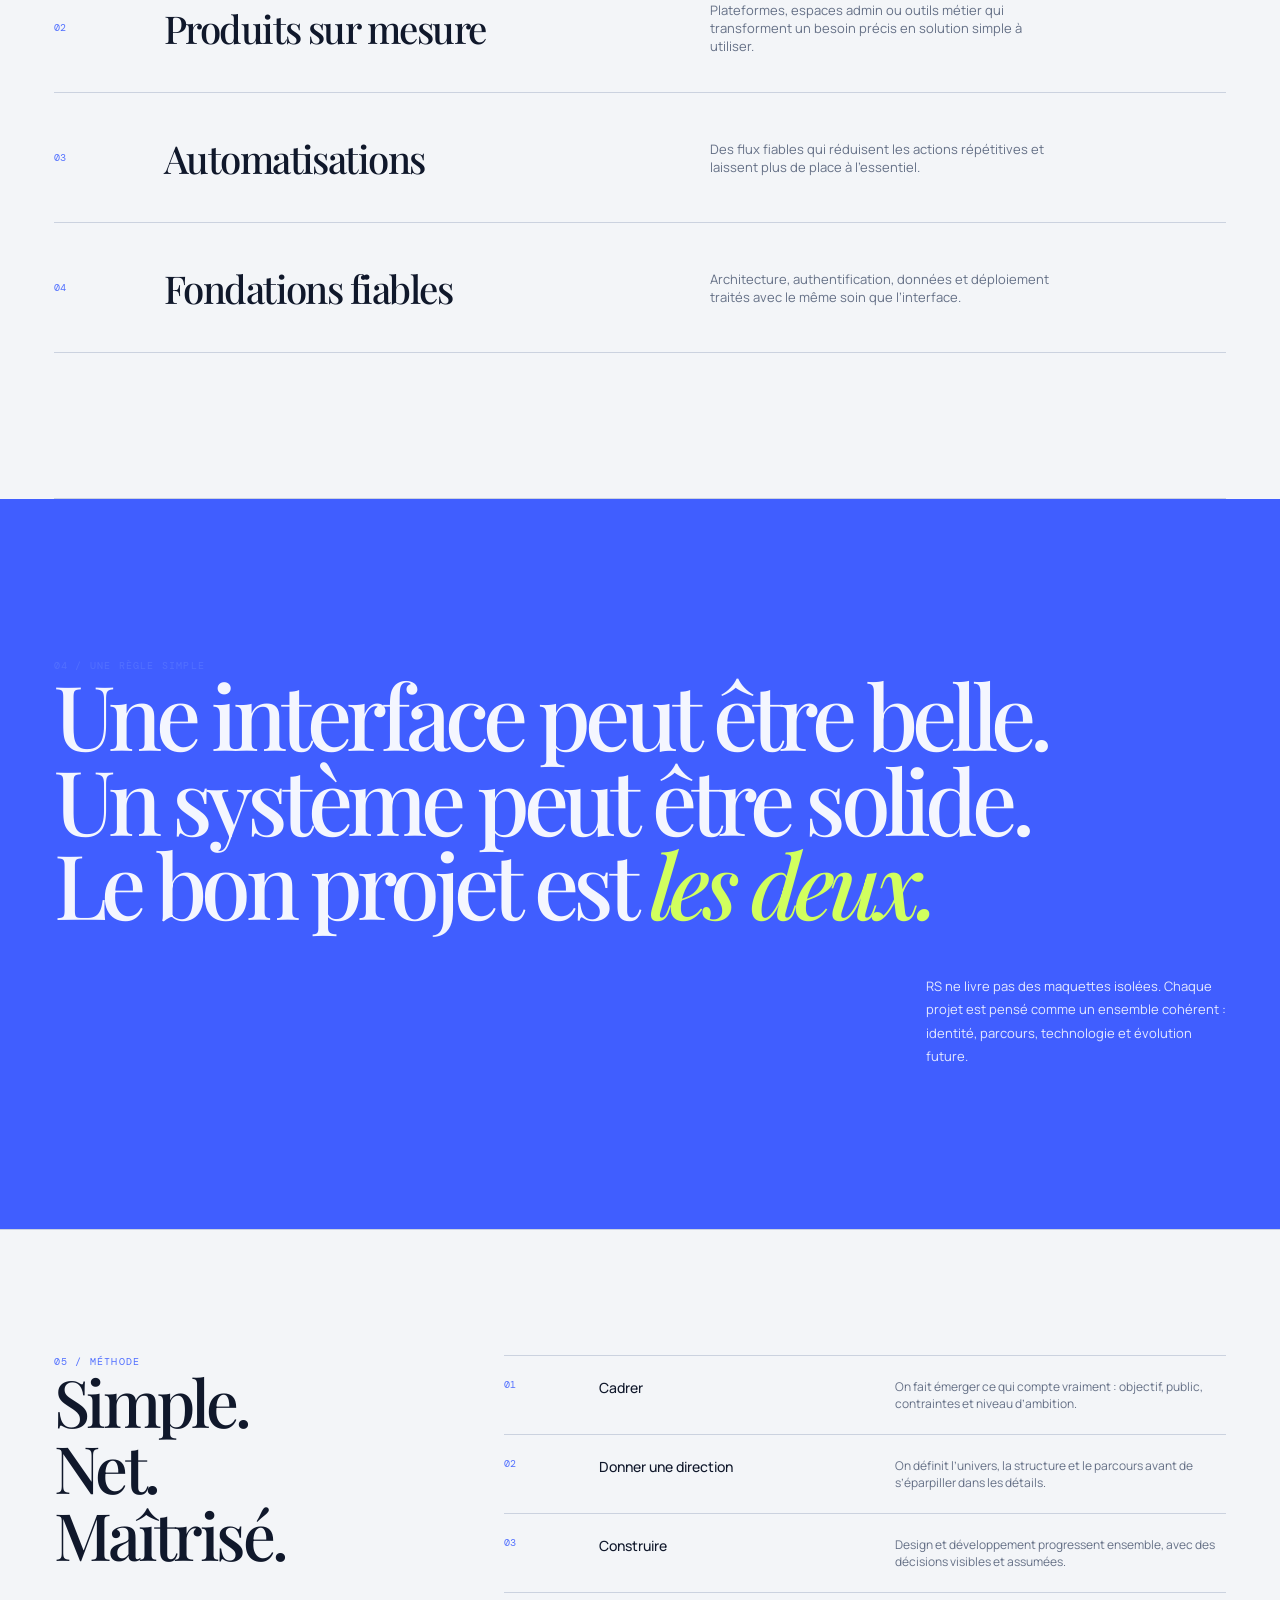
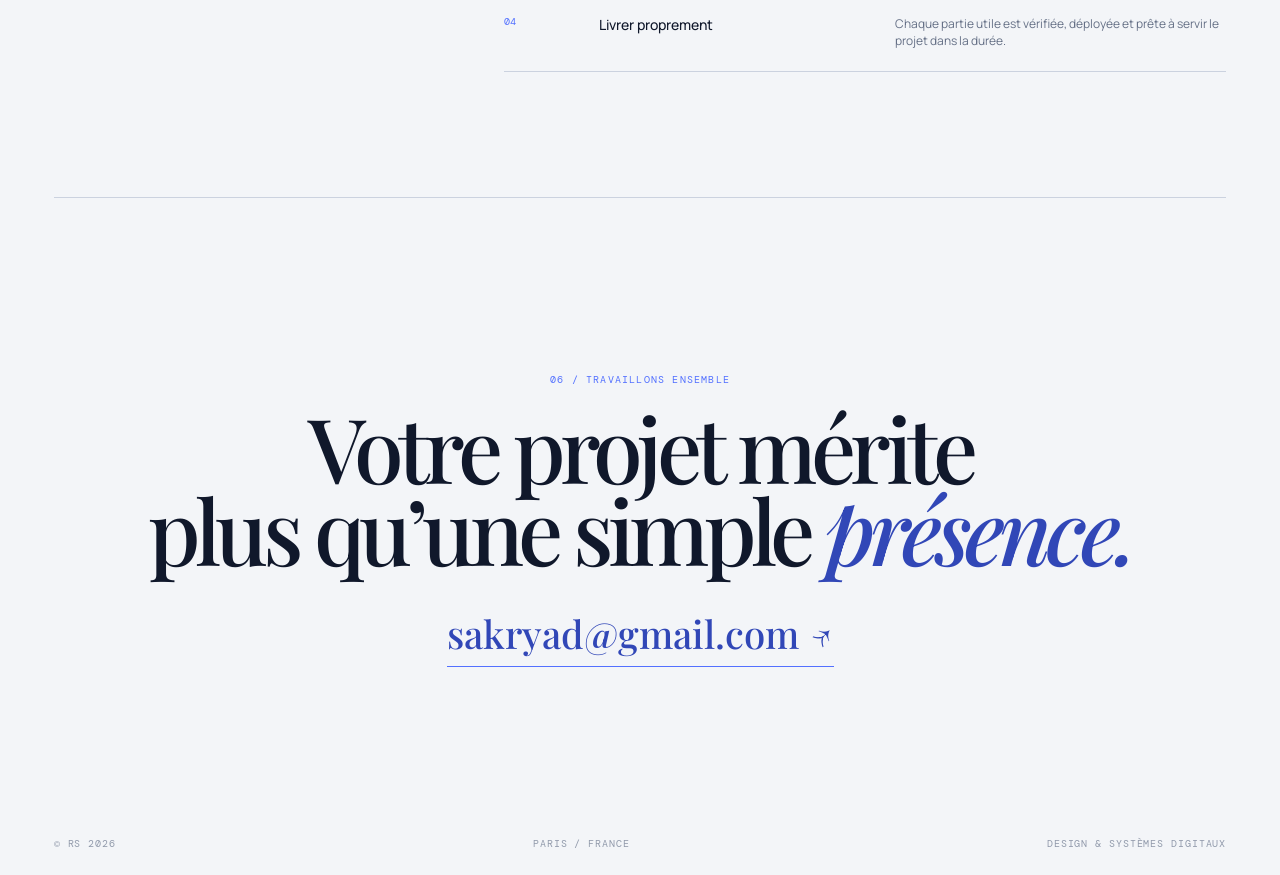
==== commit 6ed55c18: "feat: evolve RS into an immersive multi-page portfolio" ====
--- a/index.html
+++ b/index.html
@@ -9,16 +9,16 @@
   <link rel="preconnect" href="https://fonts.gstatic.com" crossorigin />
   <link href="https://fonts.googleapis.com/css2?family=DM+Mono:wght@400;500&family=Manrope:wght@400;500;600&family=Playfair+Display:ital,wght@0,500;0,600;1,500;1,600&display=swap" rel="stylesheet" />
   <style>
-    :root{--ink:#24251f;--void:#eee8dc;--coal:#17362d;--line:#c7bdab;--muted:#68675e;--quiet:#8c887c;--copper:#aa7145;--copper-pale:#8d5634;--serif:"Playfair Display",serif;--mono:"DM Mono",monospace;--sans:Manrope,sans-serif}
+    :root{--ink:#10182b;--void:#f3f5f8;--coal:#10172b;--line:#cbd2df;--muted:#657086;--quiet:#919aab;--copper:#5270ff;--copper-pale:#3147b7;--serif:"Playfair Display",serif;--mono:"DM Mono",monospace;--sans:Manrope,sans-serif}
     *{box-sizing:border-box;margin:0} html{scroll-behavior:smooth} body{background:var(--void);color:var(--ink);font-family:var(--sans);overflow-x:hidden} a{color:inherit;text-decoration:none}.frame{max-width:1440px;margin:auto;padding:0 4.2vw}.grain{position:fixed;inset:0;pointer-events:none;z-index:15;opacity:.035;background-image:url("data:image/svg+xml,%3Csvg viewBox='0 0 180 180' xmlns='http://www.w3.org/2000/svg'%3E%3Cfilter id='n'%3E%3CfeTurbulence type='fractalNoise' baseFrequency='.9' numOctaves='4' stitchTiles='stitch'/%3E%3C/filter%3E%3Crect width='100%25' height='100%25' filter='url(%23n)' opacity='.75'/%3E%3C/svg%3E")}
     .nav{height:88px;display:grid;grid-template-columns:1fr auto 1fr;align-items:center;border-bottom:1px solid var(--line);position:relative;z-index:2}.brand{font:500 16px var(--mono);letter-spacing:.14em}.brand i{color:var(--copper);font-style:normal}.nav-links{display:flex;gap:25px;font:10px var(--mono);letter-spacing:.1em;text-transform:uppercase;color:var(--muted)}.nav-links a{transition:color .2s}.nav-links a:hover{color:var(--copper-pale)}.nav-contact{text-align:right;font:10px var(--mono);letter-spacing:.08em;text-transform:uppercase;color:var(--copper-pale)}
-    .hero{background:var(--coal);color:#f4eee3;min-height:calc(100vh - 88px);display:flex;flex-direction:column;justify-content:center;position:relative;padding:9vh 4.2vw 7vh;margin:0 -4.2vw}.availability{font:10px var(--mono);letter-spacing:.13em;text-transform:uppercase;color:#e5c695;display:flex;align-items:center;gap:9px;margin-bottom:32px}.availability:before{content:"";width:7px;height:7px;border-radius:100%;background:#dfaa6c;box-shadow:0 0 0 6px #dfaa6c17}.hero h1{max-width:1190px;font:500 clamp(57px,8.6vw,132px)/.88 var(--serif);letter-spacing:-.068em}.hero h1 em{font-style:italic;color:#e3b47c}.hero-bottom{display:grid;grid-template-columns:1.2fr .8fr;gap:8vw;align-items:end;margin-top:55px}.hero-bottom p{max-width:490px;color:#c8c7bc;font-size:15px;line-height:1.75}.launch{justify-self:end;align-self:end;width:245px;border-top:1px solid #d49b61;padding-top:13px;font:10px var(--mono);letter-spacing:.08em;text-transform:uppercase;color:#f0cc9d;display:flex;justify-content:space-between;transition:transform .25s}.launch:hover{transform:translateX(7px)}.hero-index{font:10px var(--mono);color:#97a89c;position:absolute;right:4.2vw;bottom:10px;letter-spacing:.1em}
-    .ticker{background:#dcb987;border-bottom:1px solid #b27a45;overflow:hidden;white-space:nowrap;padding:15px 0;color:#3d3328;font:10px var(--mono);text-transform:uppercase;letter-spacing:.14em;margin:0 -4.2vw;padding-left:4.2vw}.ticker span{display:inline-block;animation:scroll 24s linear infinite}.ticker b{color:#92522c;margin:0 24px;font-weight:400}@keyframes scroll{to{transform:translateX(-50%)}}
+    .hero{background:radial-gradient(circle at 80% 12%,#405eff 0,transparent 24%),radial-gradient(circle at 15% 90%,#143f55 0,transparent 30%),var(--coal);color:#f5f7ff;min-height:calc(100vh - 88px);display:flex;flex-direction:column;justify-content:center;position:relative;padding:9vh 4.2vw 7vh;margin:0 -4.2vw}.availability{font:10px var(--mono);letter-spacing:.13em;text-transform:uppercase;color:#d8e2ff;display:flex;align-items:center;gap:9px;margin-bottom:32px}.availability:before{content:"";width:7px;height:7px;border-radius:100%;background:#d1ff5e;box-shadow:0 0 0 6px #d1ff5e17}.hero h1{max-width:1190px;font:500 clamp(57px,8.6vw,132px)/.88 var(--serif);letter-spacing:-.068em}.hero h1 em{font-style:italic;color:#d1ff5e}.hero-bottom{display:grid;grid-template-columns:1.2fr .8fr;gap:8vw;align-items:end;margin-top:55px}.hero-bottom p{max-width:490px;color:#c7cfde;font-size:15px;line-height:1.75}.launch{justify-self:end;align-self:end;width:245px;border-top:1px solid #d1ff5e;padding-top:13px;font:10px var(--mono);letter-spacing:.08em;text-transform:uppercase;color:#dfffa1;display:flex;justify-content:space-between;transition:transform .25s}.launch:hover{transform:translateX(7px)}.hero-index{font:10px var(--mono);color:#a8b4d0;position:absolute;right:4.2vw;bottom:10px;letter-spacing:.1em}
+    .ticker{background:#d1ff5e;border-bottom:1px solid #9cc247;overflow:hidden;white-space:nowrap;padding:15px 0;color:#111b2a;font:10px var(--mono);text-transform:uppercase;letter-spacing:.14em;margin:0 -4.2vw;padding-left:4.2vw}.ticker span{display:inline-block;animation:scroll 24s linear infinite}.ticker b{color:#3855e5;margin:0 24px;font-weight:400}@keyframes scroll{to{transform:translateX(-50%)}}
     .intro{display:grid;grid-template-columns:1fr 1.25fr;gap:8vw;padding:145px 0;border-bottom:1px solid var(--line)}.number,.overline{font:10px var(--mono);letter-spacing:.12em;text-transform:uppercase;color:var(--copper)}.intro h2,.section-title{font:500 clamp(38px,5.1vw,75px)/1.02 var(--serif);letter-spacing:-.055em}.intro h2{max-width:650px}.intro-right{padding-top:45px}.intro-right p{color:var(--muted);max-width:430px;font-size:16px;line-height:1.8}.intro-right p+p{margin-top:19px;color:var(--ink)}
     .work{padding:145px 0 0}.work-head{display:flex;justify-content:space-between;align-items:end;margin-bottom:70px}.work-head p{color:var(--muted);font:11px/1.7 var(--mono);max-width:240px}.project{position:relative;display:grid;grid-template-columns:.43fr .57fr;min-height:580px;border-top:1px solid var(--line);padding:28px 0;gap:5vw}.project:last-child{border-bottom:1px solid var(--line)}.project-info{display:flex;flex-direction:column;justify-content:space-between}.project-no{font:10px var(--mono);letter-spacing:.1em;color:var(--copper)}.project-info h3{font:500 clamp(43px,4.3vw,67px)/.95 var(--serif);letter-spacing:-.06em;margin-top:20px}.project-info .type{font:10px var(--mono);letter-spacing:.1em;text-transform:uppercase;color:var(--muted);margin-top:13px}.project-copy{max-width:320px;color:var(--muted);font-size:14px;line-height:1.75}.project-link{font:10px var(--mono);letter-spacing:.1em;text-transform:uppercase;color:var(--copper-pale);display:inline-flex;gap:11px;align-items:center;margin-top:21px}.project-link:after{content:"↗";font-size:15px}.art{height:100%;min-height:525px;overflow:hidden;position:relative;isolation:isolate;background:#171713}.art:after{content:"";position:absolute;inset:0;background:linear-gradient(125deg,transparent 38%,#00000018 39%,transparent 70%);pointer-events:none}.art:hover img{transform:scale(1.045)}.art img{position:absolute;width:100%;height:100%;object-fit:cover;transition:transform .8s cubic-bezier(.2,.6,.2,1)}
     .heritage .art{background:#d7d1c5}.heritage .art-inner{background:radial-gradient(circle at 70% 44%,#e9d8b9 0 9%,transparent 9.3%),radial-gradient(circle at 28% 75%,#b08a56 0 16%,transparent 16.3%),linear-gradient(145deg,#6e5040 0 22%,#d1bb9d 22% 34%,#24241f 34% 57%,#a88a6a 57% 100%)}.heritage .art-inner:before{content:"Héritage";position:absolute;left:7%;bottom:6%;font:italic 500 clamp(50px,7vw,100px)/.8 var(--serif);color:#efe7da;letter-spacing:-.08em}.heritage .art-inner:after{content:"PARIS · TABLE · 2026";position:absolute;top:7%;right:7%;font:10px var(--mono);color:#fff;letter-spacing:.12em;writing-mode:vertical-rl}.vortex .art{background:#121418}.vortex .art-inner{background:radial-gradient(ellipse at 58% 58%,#708299 0 3%,#24323e 3.5% 9%,transparent 9.5%),linear-gradient(162deg,transparent 0 40%,#8da0a4 40.2% 41%,transparent 41.3%),linear-gradient(24deg,#13161a 0 35%,#657a89 35.3% 48%,#17191b 48.3% 100%)}.vortex .art-inner:before{content:"VORTEX";position:absolute;top:7%;left:7%;font:500 clamp(60px,8vw,110px)/.8 var(--sans);letter-spacing:-.1em;color:#e7eceb}.vortex .art-inner:after{content:"PRECISION\A MOTION\A AUTOMOTIVE";white-space:pre;position:absolute;bottom:7%;right:7%;font:10px/1.65 var(--mono);letter-spacing:.12em;color:#bdc9c6;text-align:right}.pyjamas .art{background:#a7bd9a}.pyjamas .art-inner{background:radial-gradient(circle at 76% 31%,#edddd0 0 10%,transparent 10.3%),radial-gradient(circle at 25% 75%,#f0e2d5 0 18%,transparent 18.3%),linear-gradient(138deg,#256040 0 30%,#b7d2a4 30.2% 60%,#f3d6c6 60.2% 100%)}.pyjamas .art-inner:before{content:"La Maison\A des Pyjamas";white-space:pre;position:absolute;left:7%;top:9%;font:500 clamp(35px,5vw,69px)/.85 var(--serif);letter-spacing:-.075em;color:#224634}.pyjamas .art-inner:after{content:"DOUCEUR / MAISON / JOIE";position:absolute;left:7%;bottom:8%;font:10px var(--mono);letter-spacing:.11em;color:#27553c}.saintjules .art{background:#1a1a17}.saintjules .art-inner{background:radial-gradient(ellipse at 52% 30%,#c9a16c 0 1%,#513d2b 1.4% 7%,transparent 7.4%),repeating-linear-gradient(90deg,transparent 0 13%,#8d6a4544 13.4% 13.8%,transparent 14.2% 28%),linear-gradient(165deg,#12120f,#614932 47%,#161512 47.5%)}.saintjules .art-inner:before{content:"SAINT\A JULES";white-space:pre;position:absolute;right:7%;bottom:7%;font:500 clamp(54px,7vw,95px)/.76 var(--serif);letter-spacing:-.08em;color:#d8c6a5;text-align:right}.saintjules .art-inner:after{content:"HÔTEL PARTICULIER\A 48° 51' N · 2° 21' E";white-space:pre;position:absolute;top:7%;left:7%;font:10px/1.65 var(--mono);letter-spacing:.1em;color:#c3ae8d}
     .services{padding:145px 0;border-bottom:1px solid var(--line)}.service-list{margin-top:75px;border-top:1px solid var(--line)}.service{display:grid;grid-template-columns:80px 1fr 1fr;gap:30px;align-items:center;min-height:130px;border-bottom:1px solid var(--line);transition:.3s}.service:hover{padding-left:18px;background:#e3d9c9}.service span{font:10px var(--mono);color:var(--copper)}.service h3{font:500 clamp(25px,3vw,42px) var(--serif);letter-spacing:-.04em}.service p{color:var(--muted);font-size:13px;max-width:340px}
-    .manifesto{background:#805739;color:#f8efe2;padding:160px 4.2vw;border-bottom:1px solid var(--line);position:relative;margin:0 -4.2vw}.manifesto h2{max-width:1120px;font:500 clamp(49px,7vw,105px)/.94 var(--serif);letter-spacing:-.065em}.manifesto h2 em{color:#ecd1a4}.manifesto aside{margin-top:50px;margin-left:auto;max-width:300px;color:#e6d5c1;font-size:13px;line-height:1.8}.method{padding:125px 0;display:grid;grid-template-columns:.65fr 1.35fr;gap:8vw;border-bottom:1px solid var(--line)}.method-list{border-top:1px solid var(--line)}.method-item{display:grid;grid-template-columns:75px 1fr 1.2fr;gap:20px;padding:22px 0;border-bottom:1px solid var(--line)}.method-item span{font:10px var(--mono);color:var(--copper)}.method-item b{font:500 14px var(--sans)}.method-item p{font-size:12px;color:var(--muted)}
+    .manifesto{background:#405eff;color:#f4f6ff;padding:160px 4.2vw;border-bottom:1px solid var(--line);position:relative;margin:0 -4.2vw}.manifesto h2{max-width:1120px;font:500 clamp(49px,7vw,105px)/.94 var(--serif);letter-spacing:-.065em}.manifesto h2 em{color:#d1ff5e}.manifesto aside{margin-top:50px;margin-left:auto;max-width:300px;color:#e4e9ff;font-size:13px;line-height:1.8}.method{padding:125px 0;display:grid;grid-template-columns:.65fr 1.35fr;gap:8vw;border-bottom:1px solid var(--line)}.method-list{border-top:1px solid var(--line)}.method-item{display:grid;grid-template-columns:75px 1fr 1.2fr;gap:20px;padding:22px 0;border-bottom:1px solid var(--line)}.method-item span{font:10px var(--mono);color:var(--copper)}.method-item b{font:500 14px var(--sans)}.method-item p{font-size:12px;color:var(--muted)}
     .contact{text-align:center;padding:175px 0 145px}.contact h2{font:500 clamp(49px,7vw,104px)/.92 var(--serif);letter-spacing:-.065em;max-width:1000px;margin:20px auto 37px}.contact h2 em{font-style:italic;color:var(--copper-pale)}.contact-link{font:500 clamp(21px,3vw,39px) var(--serif);border-bottom:1px solid var(--copper);padding-bottom:7px;color:var(--copper-pale);display:inline-block;transition:.25s}.contact-link:hover{transform:translateY(-5px)}footer{display:flex;justify-content:space-between;padding:25px 0;color:var(--quiet);font:10px var(--mono);text-transform:uppercase;letter-spacing:.09em}
     @media(max-width:750px){.frame{padding:0 22px}.nav{grid-template-columns:1fr auto}.nav-links{display:none}.hero{min-height:640px}.hero-bottom,.intro,.project,.method{grid-template-columns:1fr;gap:32px}.launch{justify-self:start}.hero-index{display:none}.intro{padding:90px 0}.intro-right{padding:0}.work{padding-top:90px}.work-head{display:block;margin-bottom:38px}.work-head p{margin-top:20px}.project{padding:22px 0 35px;min-height:auto}.project-info{gap:28px}.art{min-height:330px;grid-row:1}.services,.manifesto{padding:95px 0}.service{grid-template-columns:36px 1fr;gap:12px;padding:22px 0}.service p{grid-column:2}.method{padding:90px 0}.method-item{grid-template-columns:40px 1fr}.method-item p{grid-column:2}.contact{padding:110px 0}footer{gap:12px;flex-wrap:wrap}}
   </style>
@@ -32,10 +32,10 @@
       <div class="ticker"><span>Design avec intention <b>✦</b> Développement solide <b>✦</b> Systèmes utiles <b>✦</b> Design avec intention <b>✦</b> Développement solide <b>✦</b> Systèmes utiles <b>✦</b></span></div>
       <section class="intro"><div><div class="number">01 / La vision</div></div><div class="intro-right"><h2>Une présence digitale qu’on ne confond pas avec les autres.</h2><p>Un beau site n’est pas une couche de peinture. C’est une manière de faire ressentir une marque avant même le premier échange.</p><p>Chaque détail est là pour donner confiance, rendre le parcours évident et laisser une impression qui reste.</p></div></section>
       <section class="work" id="work"><div class="work-head"><div><div class="overline">02 / Une sélection</div><h2 class="section-title">Projets choisis.</h2></div><p>Des univers distincts.<br>Un même niveau d’exigence.</p></div>
-        <article class="project heritage"><div class="project-info"><div><div class="project-no">01 — RESTAURATION</div><h3>Héritage</h3><div class="type">Identité · Site vitrine · Réservation</div></div><div class="project-copy">Une expérience éditoriale pour un restaurant où l’atmosphère, la carte et le geste de réserver deviennent une seule histoire.<br><a class="project-link" href="#contact">Voir le projet</a></div></div><div class="art"><img src="assets/heritage.jpg" alt="Ambiance de table chaleureuse pour le projet Héritage" /></div></article>
-        <article class="project vortex"><div class="project-info"><div><div class="project-no">02 — AUTOMOBILE</div><h3>Vortex</h3><div class="type">Direction artistique · Produit digital</div></div><div class="project-copy">Une vision automobile construite comme une pièce de collection digitale : tension, précision et sensation de mouvement.<br><a class="project-link" href="#contact">En développement</a></div></div><div class="art"><img src="assets/vortex.jpg" alt="Univers automobile sombre et précis pour Vortex" /></div></article>
-        <article class="project pyjamas"><div class="project-info"><div><div class="project-no">03 — E-COMMERCE</div><h3>La Maison<br>des Pyjamas</h3><div class="type">E-commerce · Campagne · Commande</div></div><div class="project-copy">Une maison de marque douce et expressive, pensée pour valoriser les collections, les offres et le plaisir de commander.<br><a class="project-link" href="#contact">Voir le projet</a></div></div><div class="art"><img src="assets/maison-des-pyjamas.jpg" alt="Collection de pyjamas sur un lit élégant" /></div></article>
-        <article class="project saintjules"><div class="project-info"><div><div class="project-no">04 — HOSPITALITY</div><h3>Maison<br>Saint-Jules</h3><div class="type">Hôtellerie · Expérience · Réservation</div></div><div class="project-copy">Un univers d’hospitalité feutré, où l’élégance du lieu se traduit en parcours de réservation clair et désirable.<br><a class="project-link" href="#contact">Voir le projet</a></div></div><div class="art"><img src="assets/maison-saint-jules.jpg" alt="Salon raffiné pour Maison Saint-Jules" /></div></article>
+        <article class="project heritage"><div class="project-info"><div><div class="project-no">01 — RESTAURATION</div><h3>Héritage</h3><div class="type">Identité · Site vitrine · Réservation</div></div><div class="project-copy">Une expérience éditoriale pour un restaurant où l’atmosphère, la carte et le geste de réserver deviennent une seule histoire.<br><a class="project-link" href="heritage.html">Entrer dans le projet</a> <a class="project-link" href="https://heritage-restaurant.netlify.app" target="_blank" rel="noreferrer">Site live</a></div></div><a class="art" href="heritage.html"><img src="assets/heritage.jpg" alt="Ambiance de table chaleureuse pour le projet Héritage" /></a></article>
+        <article class="project vortex"><div class="project-info"><div><div class="project-no">02 — AUTOMOBILE</div><h3>Vortex</h3><div class="type">Direction artistique · Produit digital</div></div><div class="project-copy">Une vision automobile construite comme une pièce de collection digitale : tension, précision et sensation de mouvement.<br><a class="project-link" href="vortex.html">Entrer dans le projet</a> <a class="project-link" href="https://vortex13.netlify.app" target="_blank" rel="noreferrer">Site live</a></div></div><a class="art" href="vortex.html"><img src="assets/vortex.jpg" alt="Univers automobile sombre et précis pour Vortex" /></a></article>
+        <article class="project pyjamas"><div class="project-info"><div><div class="project-no">03 — E-COMMERCE</div><h3>La Maison<br>des Pyjamas</h3><div class="type">E-commerce · Campagne · Commande</div></div><div class="project-copy">Une maison de marque douce et expressive, pensée pour valoriser les collections, les offres et le plaisir de commander.<br><a class="project-link" href="pyjamas.html">Entrer dans le projet</a> <a class="project-link" href="https://pyjamas25.netlify.app" target="_blank" rel="noreferrer">Site live</a></div></div><a class="art" href="pyjamas.html"><img src="assets/maison-des-pyjamas.jpg" alt="Collection de pyjamas sur un lit élégant" /></a></article>
+        <article class="project saintjules"><div class="project-info"><div><div class="project-no">04 — HOSPITALITY</div><h3>Maison<br>Saint-Jules</h3><div class="type">Hôtellerie · Expérience · Réservation</div></div><div class="project-copy">Un univers d’hospitalité feutré, où l’élégance du lieu se traduit en parcours de réservation clair et désirable.<br><a class="project-link" href="saint-jules.html">Entrer dans le projet</a> <a class="project-link" href="https://saintjules.netlify.app" target="_blank" rel="noreferrer">Site live</a></div></div><a class="art" href="saint-jules.html"><img src="assets/maison-saint-jules.jpg" alt="Salon raffiné pour Maison Saint-Jules" /></a></article>
       </section>
       <section class="services" id="services"><div class="overline">03 / Ce que RS construit</div><h2 class="section-title">De l’idée au système<br>qui fonctionne.</h2><div class="service-list"><div class="service"><span>01</span><h3>Sites qui marquent</h3><p>Des expériences visuelles haut de gamme, conçues pour donner une stature immédiate à votre activité.</p></div><div class="service"><span>02</span><h3>Produits sur mesure</h3><p>Plateformes, espaces admin ou outils métier qui transforment un besoin précis en solution simple à utiliser.</p></div><div class="service"><span>03</span><h3>Automatisations</h3><p>Des flux fiables qui réduisent les actions répétitives et laissent plus de place à l’essentiel.</p></div><div class="service"><span>04</span><h3>Fondations fiables</h3><p>Architecture, authentification, données et déploiement traités avec le même soin que l’interface.</p></div></div></section>
       <section class="manifesto"><div class="overline">04 / Une règle simple</div><h2>Une interface peut être belle.<br>Un système peut être solide.<br>Le bon projet est <em>les deux.</em></h2><aside>RS ne livre pas des maquettes isolées. Chaque projet est pensé comme un ensemble cohérent : identité, parcours, technologie et évolution future.</aside></section>
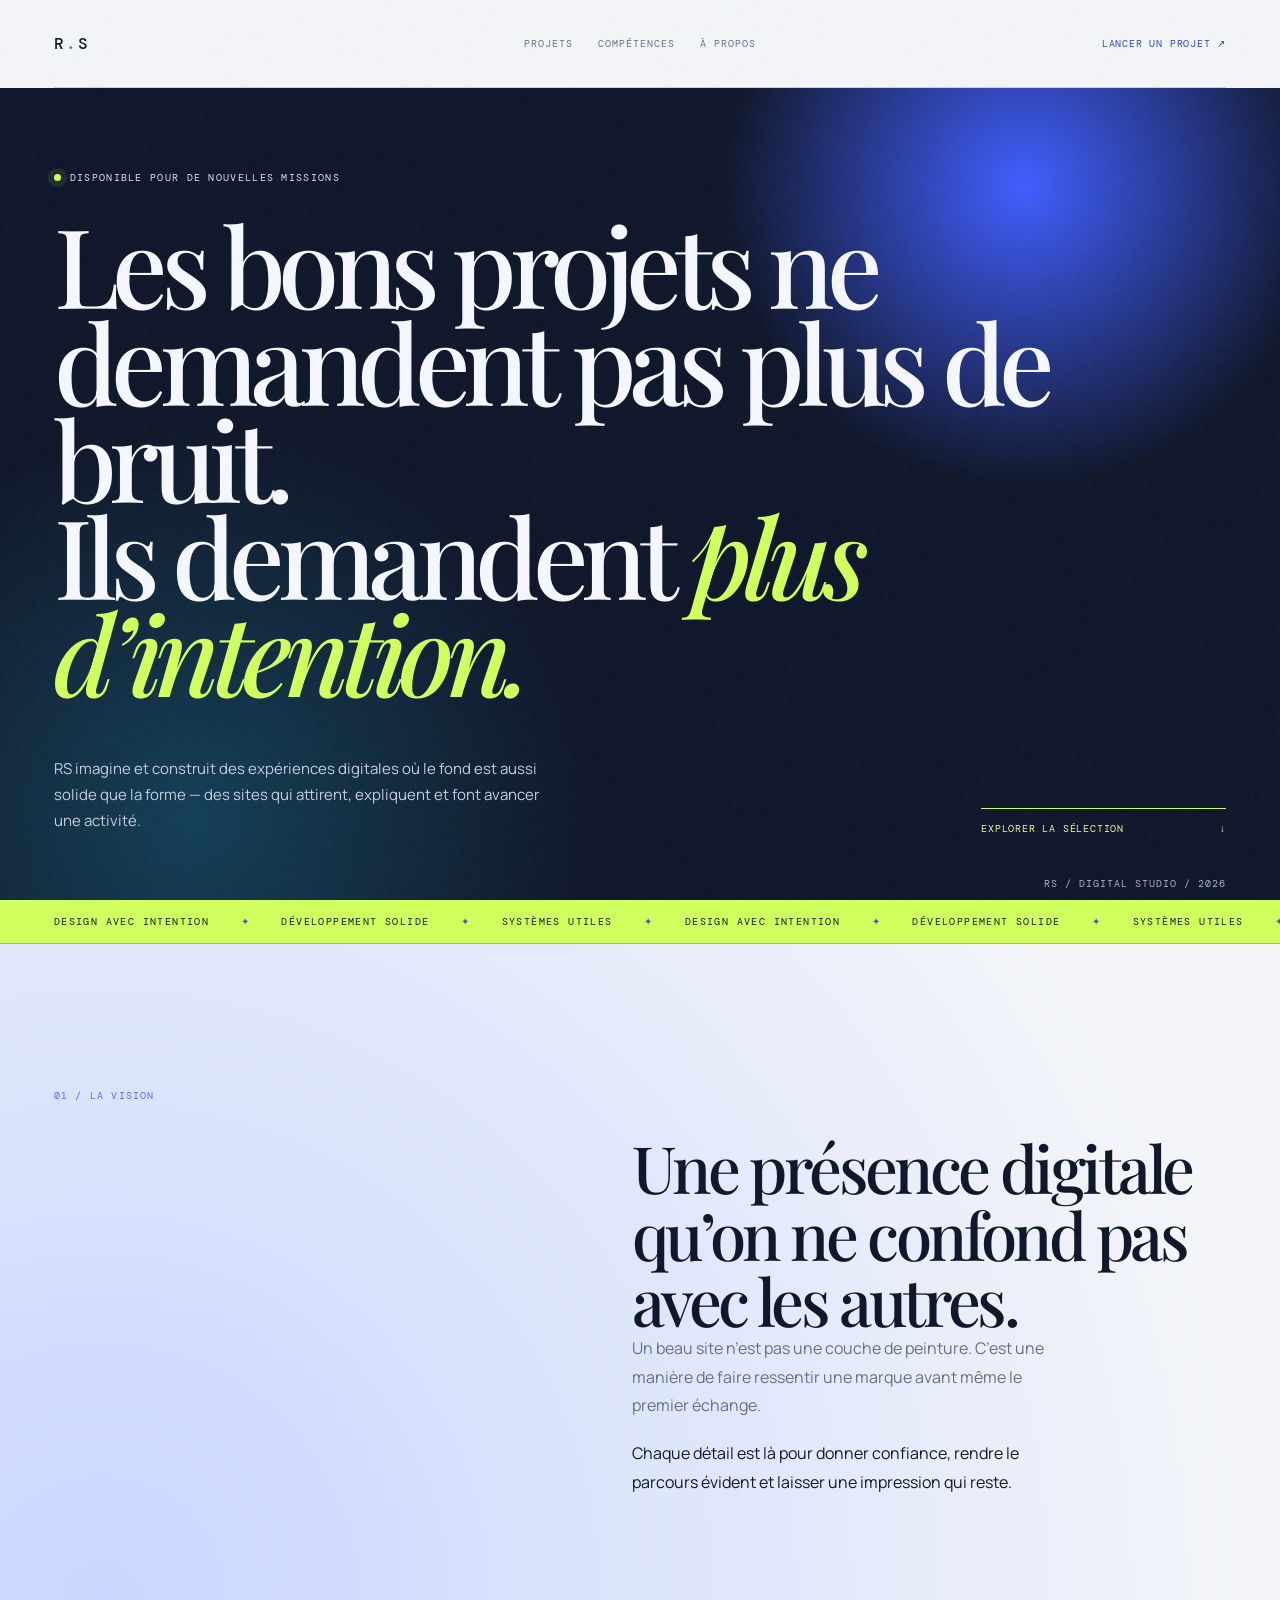
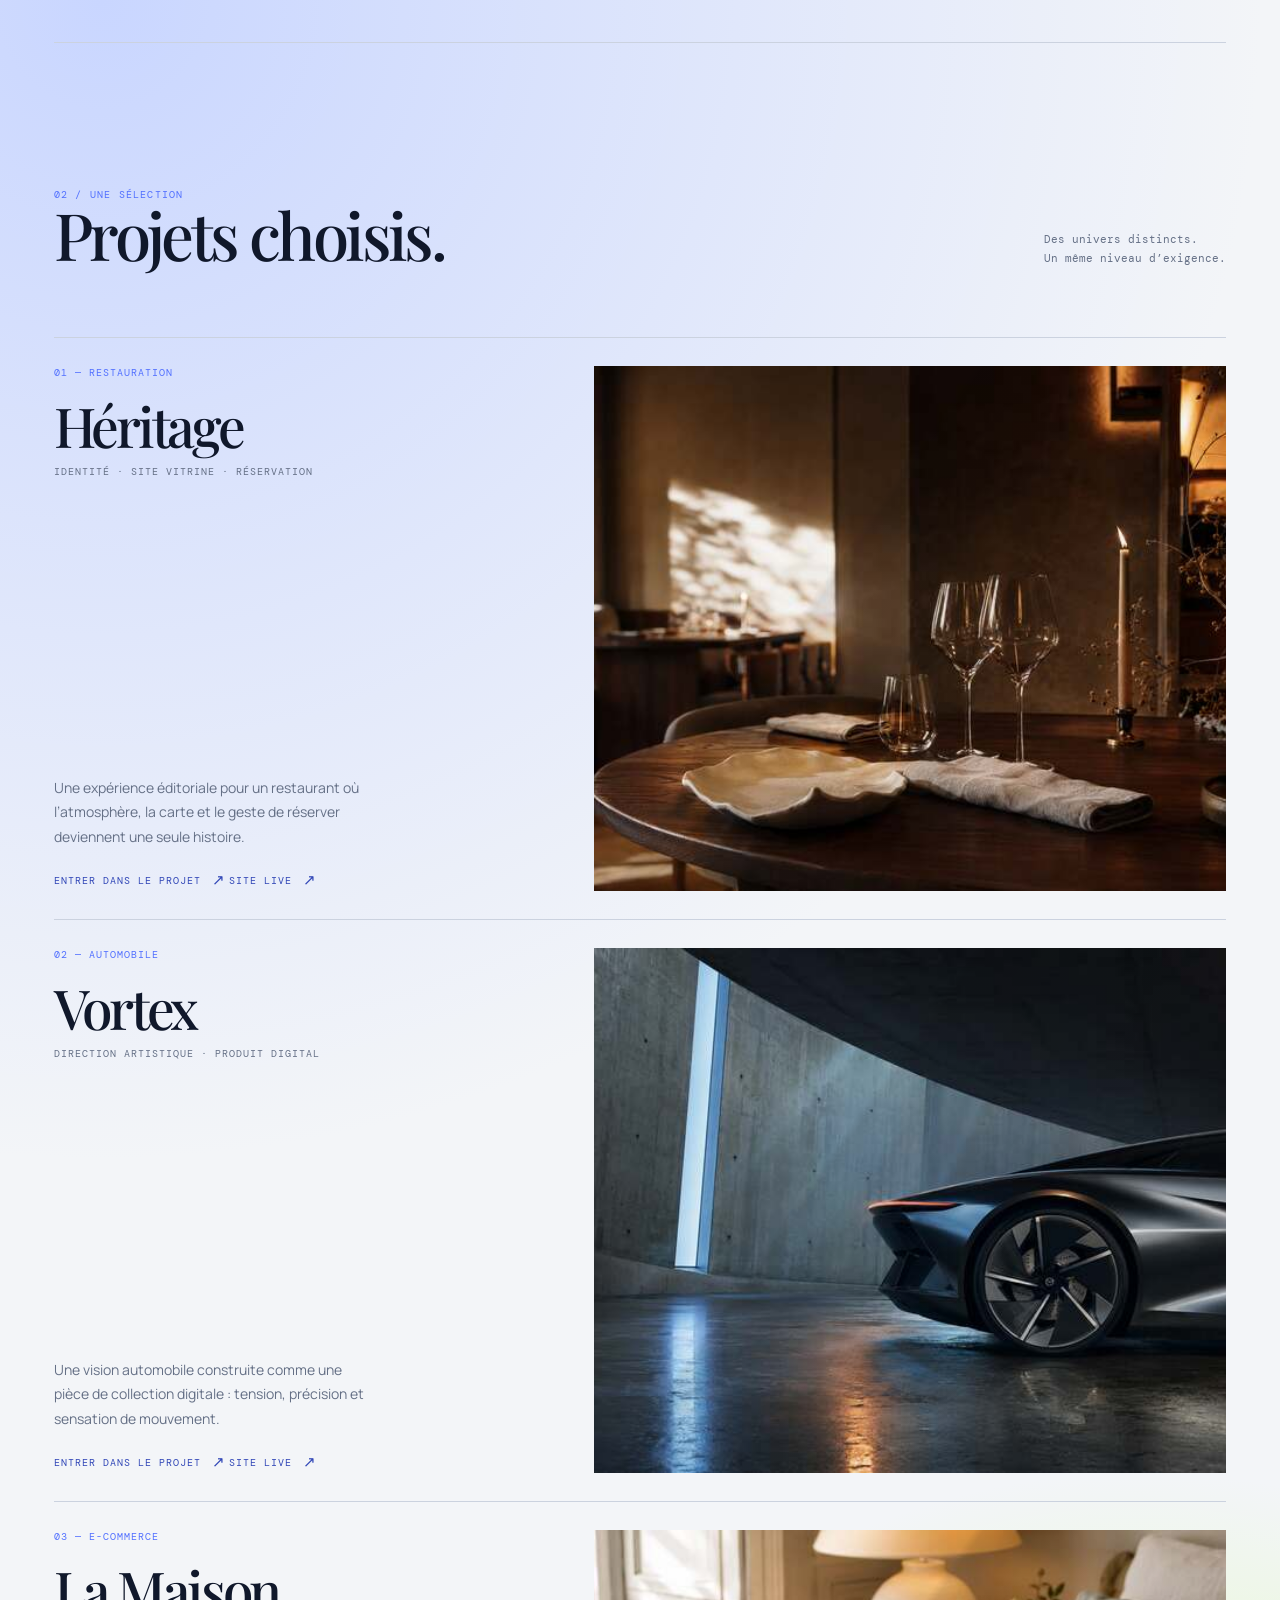
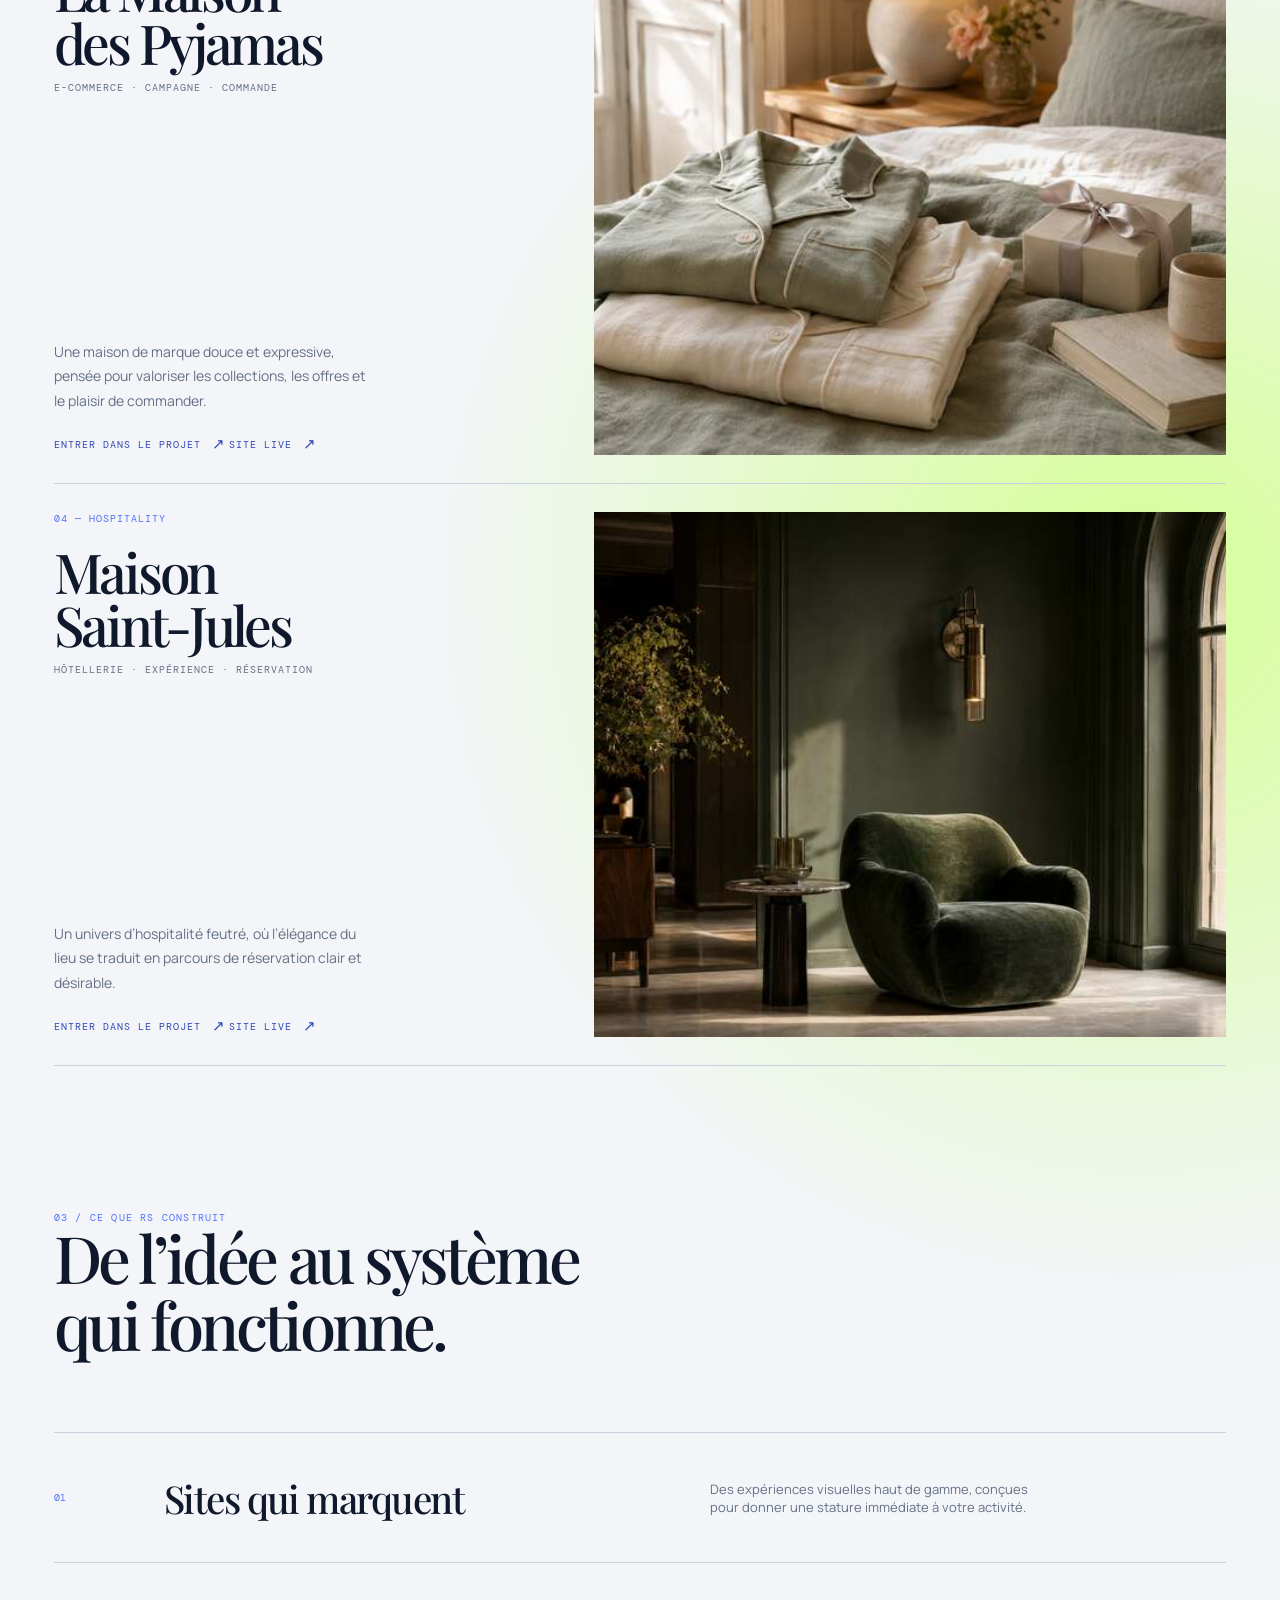
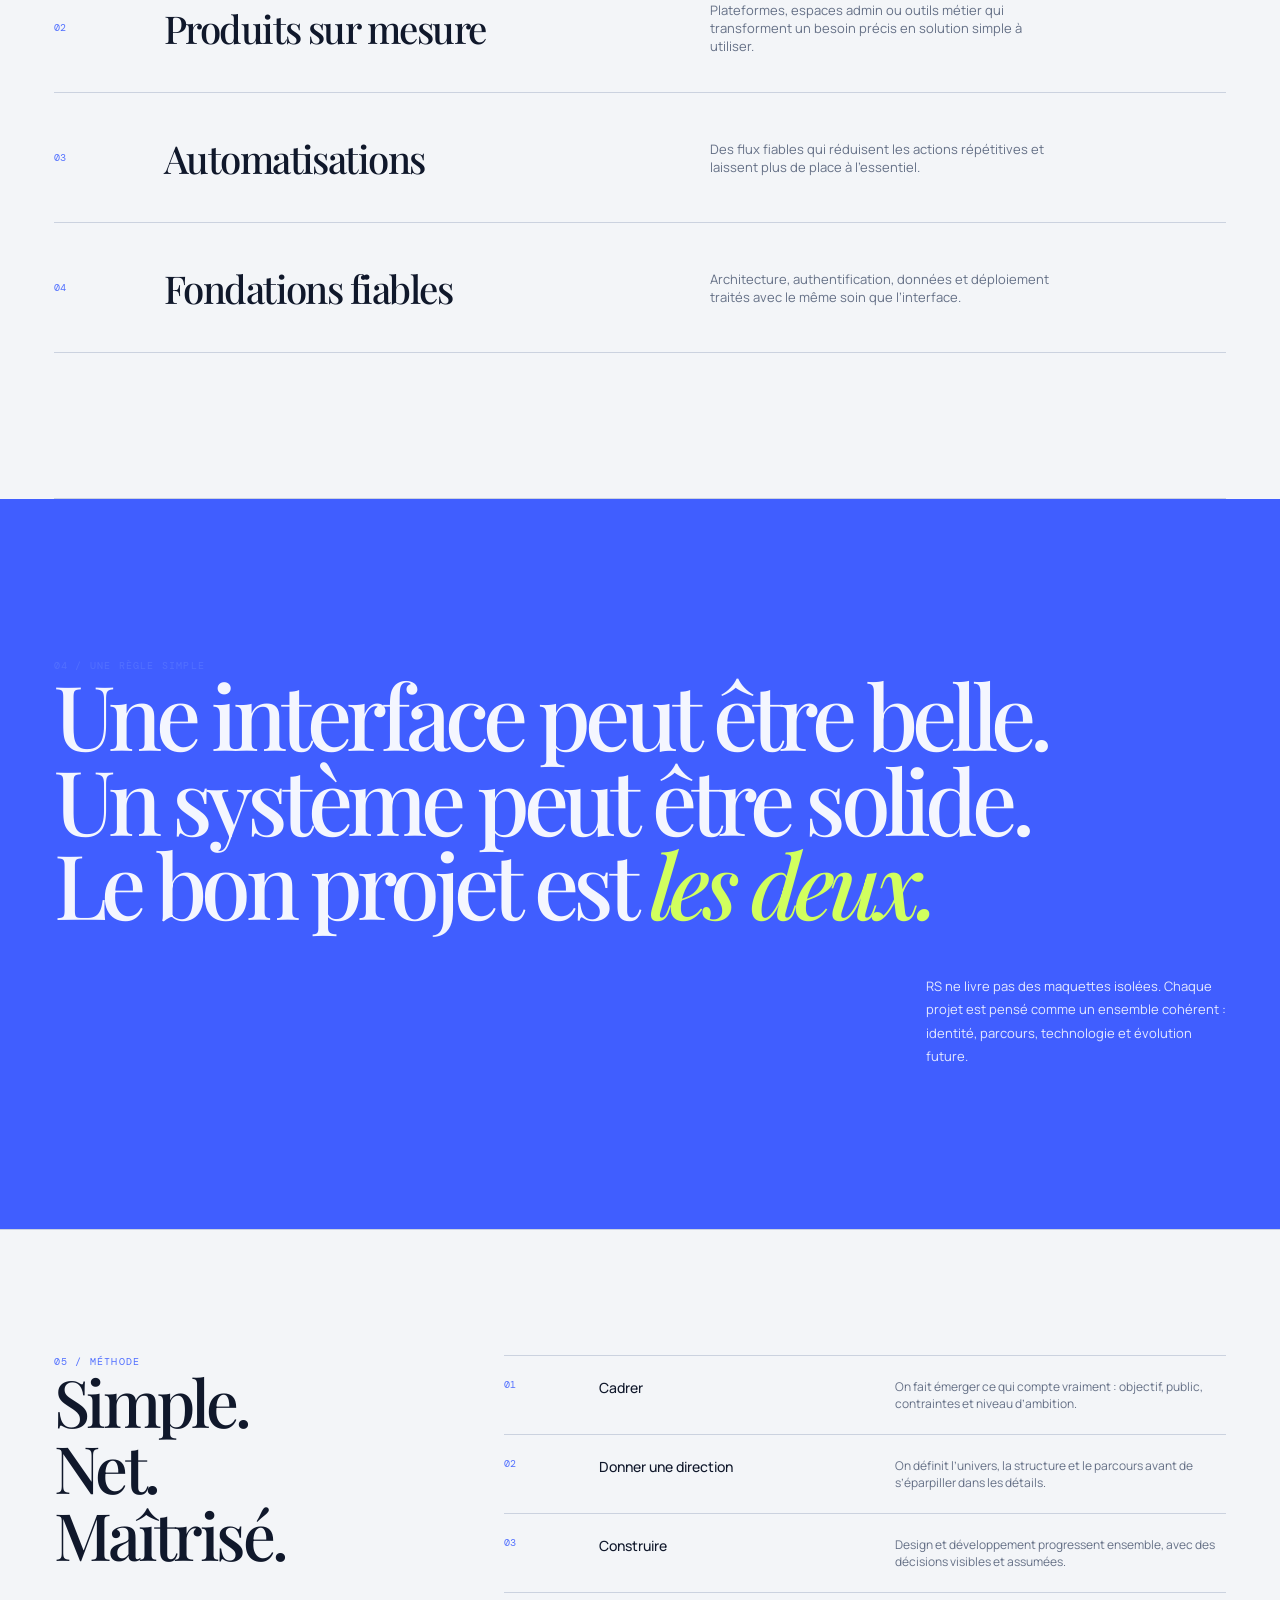
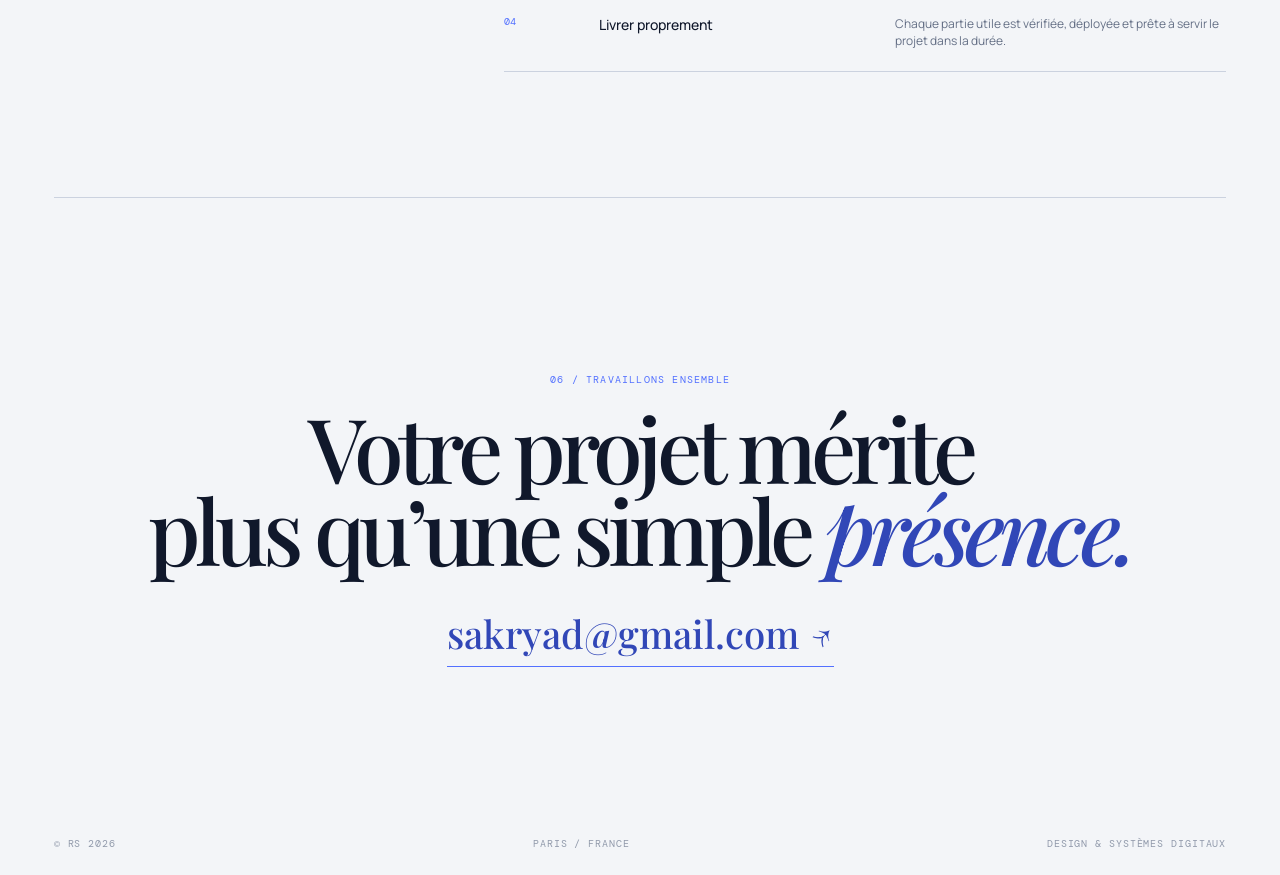
==== commit 54d697e0: "feat: add independent skills and about navigation" ====
--- a/index.html
+++ b/index.html
@@ -10,7 +10,7 @@
   <link href="https://fonts.googleapis.com/css2?family=DM+Mono:wght@400;500&family=Manrope:wght@400;500;600&family=Playfair+Display:ital,wght@0,500;0,600;1,500;1,600&display=swap" rel="stylesheet" />
   <style>
     :root{--ink:#10182b;--void:#f3f5f8;--coal:#10172b;--line:#cbd2df;--muted:#657086;--quiet:#919aab;--copper:#5270ff;--copper-pale:#3147b7;--serif:"Playfair Display",serif;--mono:"DM Mono",monospace;--sans:Manrope,sans-serif}
-    *{box-sizing:border-box;margin:0} html{scroll-behavior:smooth} body{background:var(--void);color:var(--ink);font-family:var(--sans);overflow-x:hidden} a{color:inherit;text-decoration:none}.frame{max-width:1440px;margin:auto;padding:0 4.2vw}.grain{position:fixed;inset:0;pointer-events:none;z-index:15;opacity:.035;background-image:url("data:image/svg+xml,%3Csvg viewBox='0 0 180 180' xmlns='http://www.w3.org/2000/svg'%3E%3Cfilter id='n'%3E%3CfeTurbulence type='fractalNoise' baseFrequency='.9' numOctaves='4' stitchTiles='stitch'/%3E%3C/filter%3E%3Crect width='100%25' height='100%25' filter='url(%23n)' opacity='.75'/%3E%3C/svg%3E")}
+    *{box-sizing:border-box;margin:0} html{scroll-behavior:smooth} body{background:radial-gradient(circle at 8% 22%,#c9d6ff 0,transparent 20%),radial-gradient(circle at 89% 52%,#d5ff97 0,transparent 18%),var(--void);color:var(--ink);font-family:var(--sans);overflow-x:hidden} a{color:inherit;text-decoration:none}.frame{max-width:1440px;margin:auto;padding:0 4.2vw}.grain{position:fixed;inset:0;pointer-events:none;z-index:15;opacity:.035;background-image:url("data:image/svg+xml,%3Csvg viewBox='0 0 180 180' xmlns='http://www.w3.org/2000/svg'%3E%3Cfilter id='n'%3E%3CfeTurbulence type='fractalNoise' baseFrequency='.9' numOctaves='4' stitchTiles='stitch'/%3E%3C/filter%3E%3Crect width='100%25' height='100%25' filter='url(%23n)' opacity='.75'/%3E%3C/svg%3E")}
     .nav{height:88px;display:grid;grid-template-columns:1fr auto 1fr;align-items:center;border-bottom:1px solid var(--line);position:relative;z-index:2}.brand{font:500 16px var(--mono);letter-spacing:.14em}.brand i{color:var(--copper);font-style:normal}.nav-links{display:flex;gap:25px;font:10px var(--mono);letter-spacing:.1em;text-transform:uppercase;color:var(--muted)}.nav-links a{transition:color .2s}.nav-links a:hover{color:var(--copper-pale)}.nav-contact{text-align:right;font:10px var(--mono);letter-spacing:.08em;text-transform:uppercase;color:var(--copper-pale)}
     .hero{background:radial-gradient(circle at 80% 12%,#405eff 0,transparent 24%),radial-gradient(circle at 15% 90%,#143f55 0,transparent 30%),var(--coal);color:#f5f7ff;min-height:calc(100vh - 88px);display:flex;flex-direction:column;justify-content:center;position:relative;padding:9vh 4.2vw 7vh;margin:0 -4.2vw}.availability{font:10px var(--mono);letter-spacing:.13em;text-transform:uppercase;color:#d8e2ff;display:flex;align-items:center;gap:9px;margin-bottom:32px}.availability:before{content:"";width:7px;height:7px;border-radius:100%;background:#d1ff5e;box-shadow:0 0 0 6px #d1ff5e17}.hero h1{max-width:1190px;font:500 clamp(57px,8.6vw,132px)/.88 var(--serif);letter-spacing:-.068em}.hero h1 em{font-style:italic;color:#d1ff5e}.hero-bottom{display:grid;grid-template-columns:1.2fr .8fr;gap:8vw;align-items:end;margin-top:55px}.hero-bottom p{max-width:490px;color:#c7cfde;font-size:15px;line-height:1.75}.launch{justify-self:end;align-self:end;width:245px;border-top:1px solid #d1ff5e;padding-top:13px;font:10px var(--mono);letter-spacing:.08em;text-transform:uppercase;color:#dfffa1;display:flex;justify-content:space-between;transition:transform .25s}.launch:hover{transform:translateX(7px)}.hero-index{font:10px var(--mono);color:#a8b4d0;position:absolute;right:4.2vw;bottom:10px;letter-spacing:.1em}
     .ticker{background:#d1ff5e;border-bottom:1px solid #9cc247;overflow:hidden;white-space:nowrap;padding:15px 0;color:#111b2a;font:10px var(--mono);text-transform:uppercase;letter-spacing:.14em;margin:0 -4.2vw;padding-left:4.2vw}.ticker span{display:inline-block;animation:scroll 24s linear infinite}.ticker b{color:#3855e5;margin:0 24px;font-weight:400}@keyframes scroll{to{transform:translateX(-50%)}}
@@ -26,7 +26,7 @@
 <body>
   <div class="grain"></div>
   <div class="frame">
-    <nav class="nav"><a class="brand" href="#top">R<i>.</i>S</a><div class="nav-links"><a href="#work">Projets</a><a href="#services">Expertise</a><a href="#method">Méthode</a></div><a class="nav-contact" href="mailto:sakryad@gmail.com">Lancer un projet ↗</a></nav>
+    <nav class="nav"><a class="brand" href="#top">R<i>.</i>S</a><div class="nav-links"><a href="#work">Projets</a><a href="competences.html">Compétences</a><a href="a-propos.html">À propos</a></div><a class="nav-contact" href="mailto:sakryad@gmail.com">Lancer un projet ↗</a></nav>
     <main id="top">
       <section class="hero"><div class="availability">Disponible pour de nouvelles missions</div><h1>Les bons projets ne demandent pas plus de bruit.<br>Ils demandent <em>plus d’intention.</em></h1><div class="hero-bottom"><p>RS imagine et construit des expériences digitales où le fond est aussi solide que la forme — des sites qui attirent, expliquent et font avancer une activité.</p><a class="launch" href="#work"><span>Explorer la sélection</span><span>↓</span></a></div><div class="hero-index">RS / DIGITAL STUDIO / 2026</div></section>
       <div class="ticker"><span>Design avec intention <b>✦</b> Développement solide <b>✦</b> Systèmes utiles <b>✦</b> Design avec intention <b>✦</b> Développement solide <b>✦</b> Systèmes utiles <b>✦</b></span></div>
